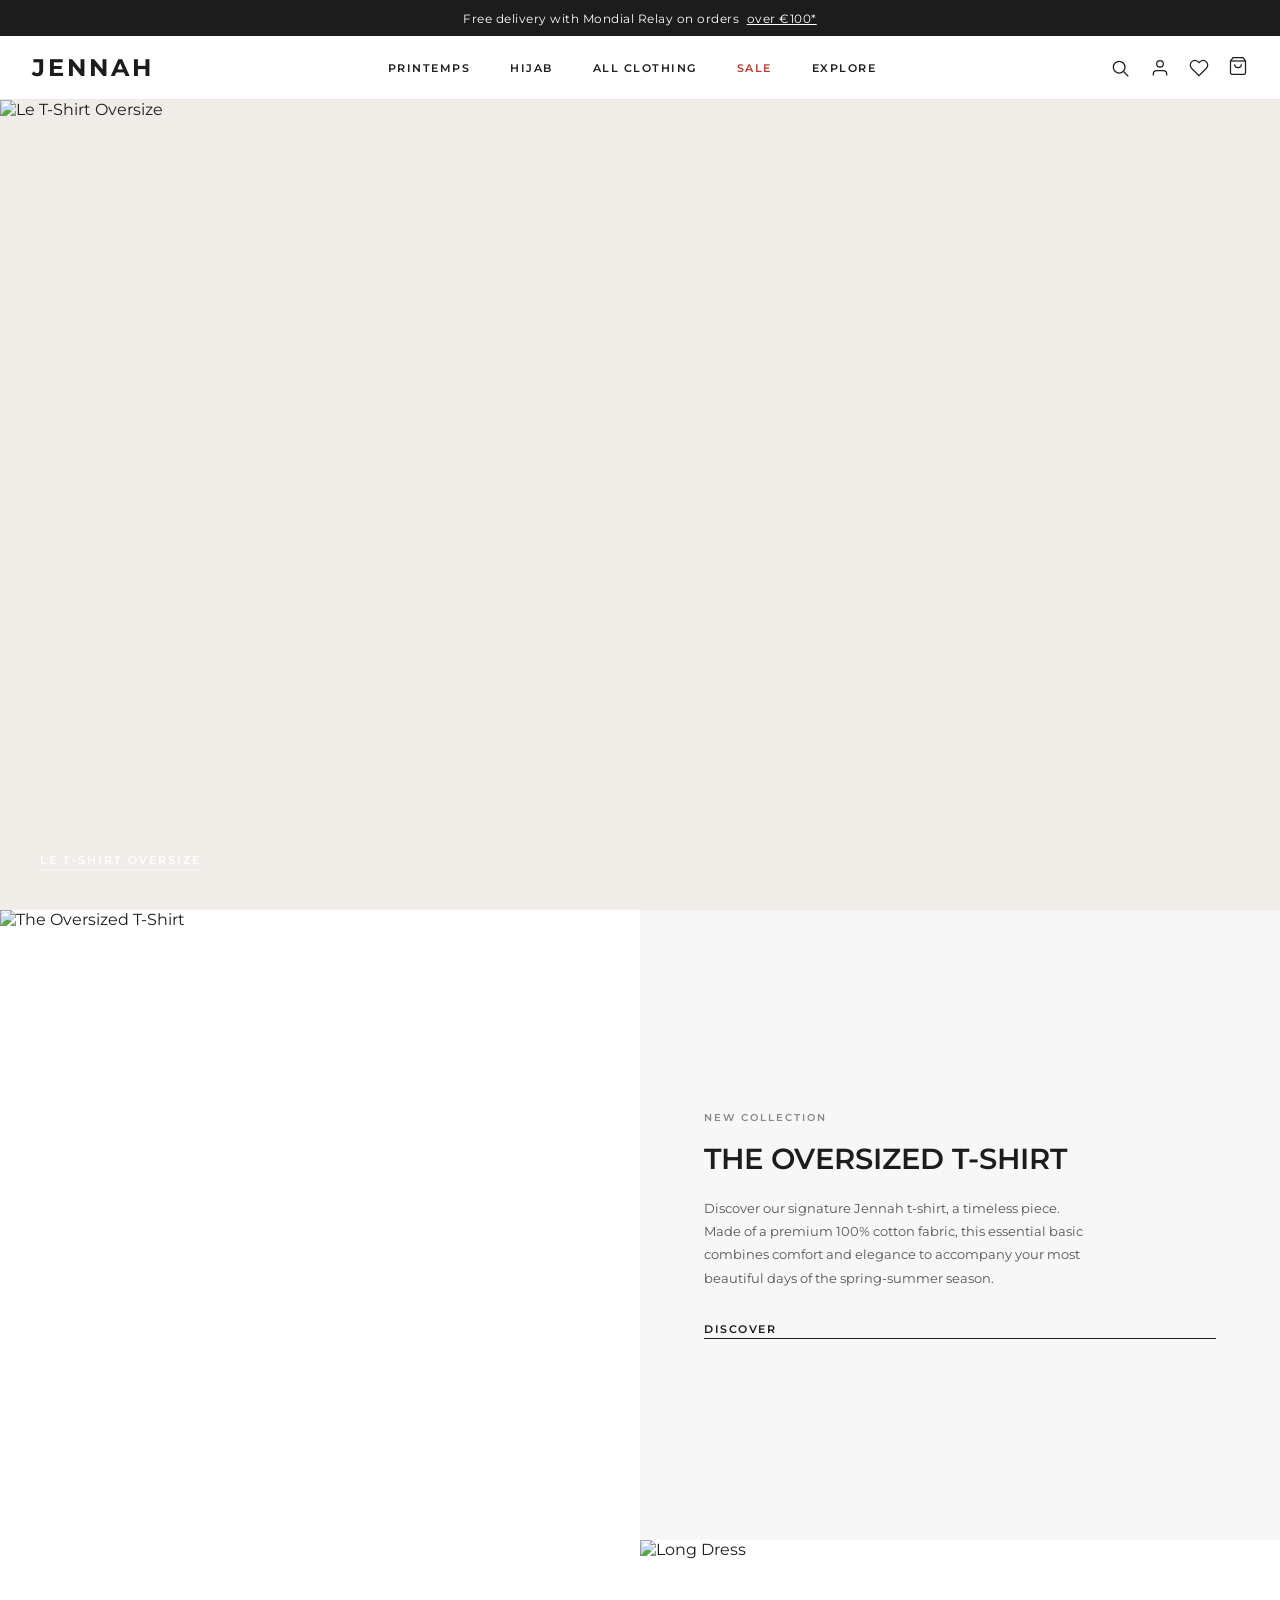
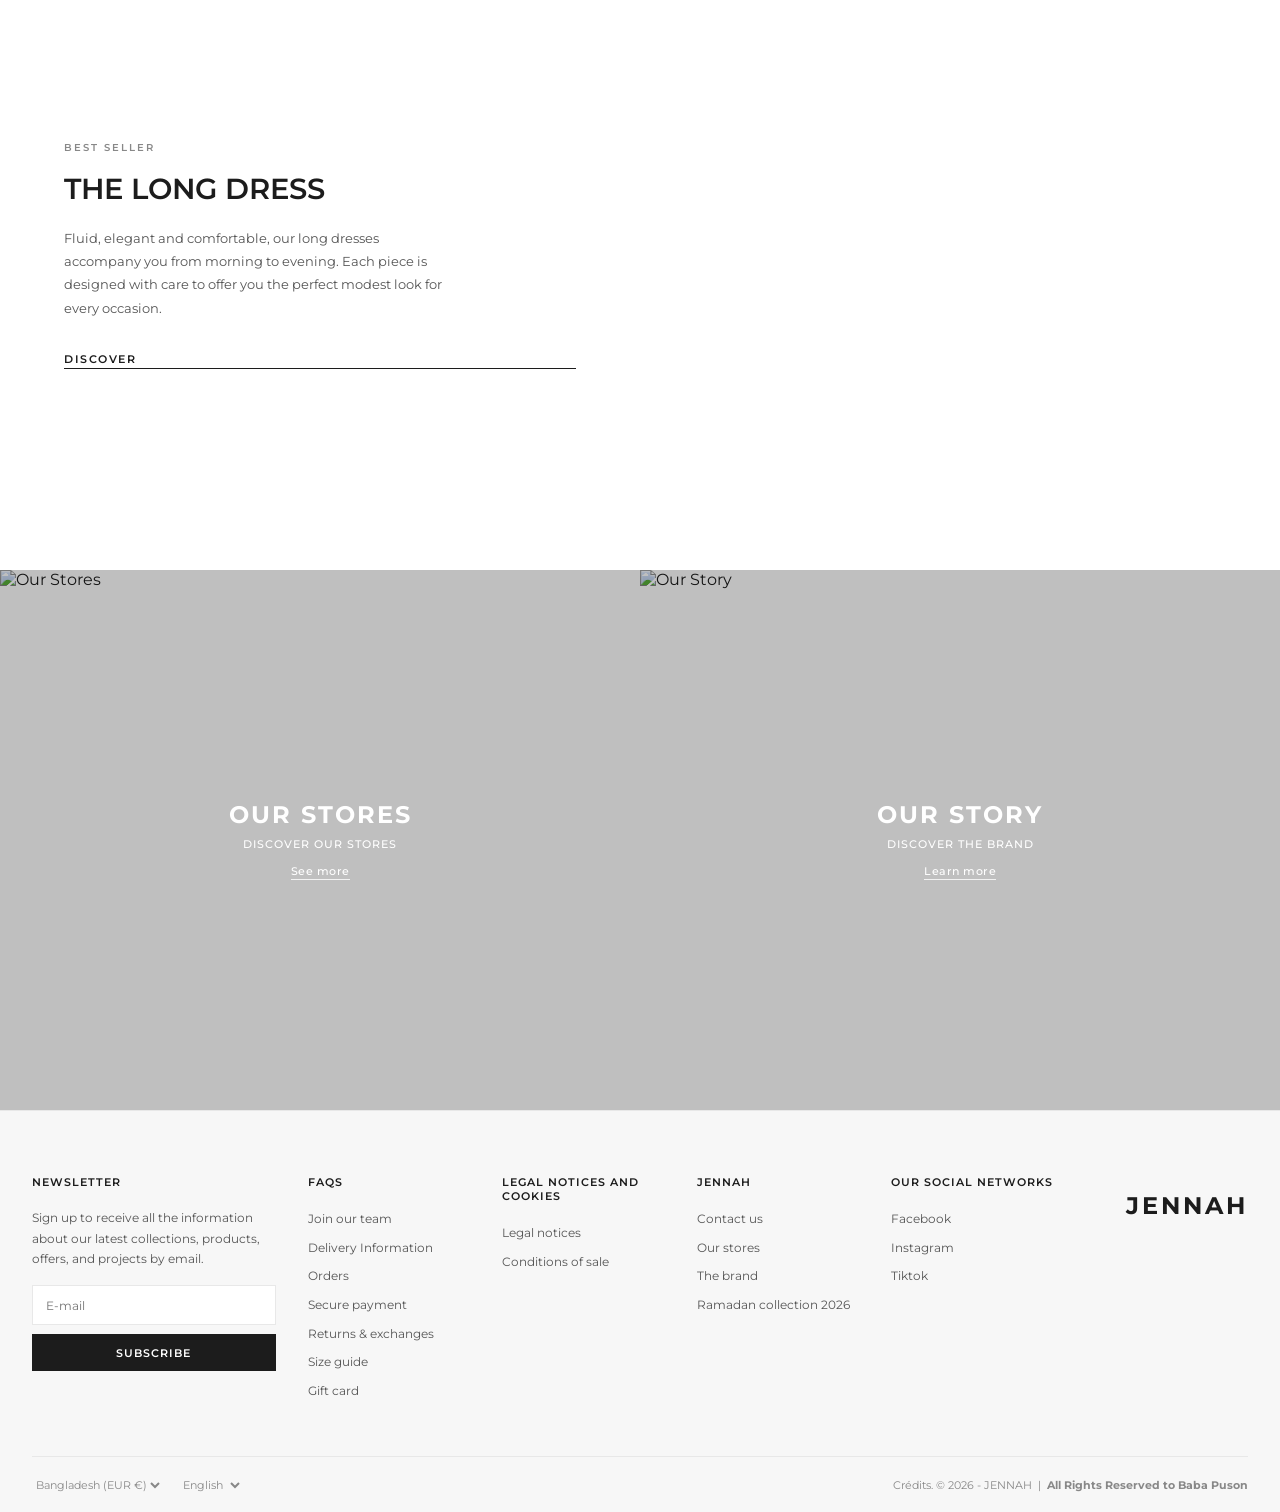
==== index.html @ 2d9e8f5a "🛍️ Initial commit — JENNAH Boutique SPA - Complete pixel-perfect SPA replication of Jennah-Boutique." ====
<!DOCTYPE html>
<html lang="en">
<head>
<meta charset="UTF-8">
<meta name="viewport" content="width=device-width, initial-scale=1.0">
<title>JENNAH | Modest Fashion</title>
<meta name="description" content="JENNAH - Timeless elegance in modest fashion. Discover our Oversized T-Shirt, Long Dress, Hijab and more.">
<meta name="geo.region" content="FR-IDF">
<meta name="geo.placename" content="Paris">
<link rel="preconnect" href="https://fonts.googleapis.com">
<link rel="preconnect" href="https://fonts.gstatic.com" crossorigin>
<link href="https://fonts.googleapis.com/css2?family=Montserrat:wght@300;400;500;600;700&display=swap" rel="stylesheet">
<style>
*{margin:0;padding:0;box-sizing:border-box}
:root{--black:#1c1c1c;--white:#fff;--light:#f7f7f7;--border:#e8e8e8;--text-muted:#888;--font:'Montserrat',sans-serif}
body{font-family:var(--font);color:var(--black);background:var(--white);-webkit-font-smoothing:antialiased;overflow-x:hidden}
a{text-decoration:none;color:inherit}
ul{list-style:none}
img{max-width:100%;display:block}
button{cursor:pointer;border:none;background:none;font-family:var(--font)}

/* ANNOUNCEMENT BAR */
.ann-bar{background:var(--black);color:var(--white);height:36px;display:flex;align-items:center;justify-content:center;font-size:12px;font-weight:400;letter-spacing:.5px;position:relative;z-index:200;gap:.25rem}
.ann-bar a{color:var(--white);text-decoration:underline}

/* HEADER */
header{position:sticky;top:0;background:var(--white);border-bottom:1px solid var(--border);z-index:100;height:64px}
.hdr-inner{display:flex;align-items:center;justify-content:space-between;height:100%;padding:0 2rem}
.logo{font-size:1.5rem;font-weight:700;letter-spacing:3px;text-transform:uppercase}
nav.main-nav{display:flex;gap:2.5rem;align-items:center;height:100%}
.nav-item{position:relative;height:100%;display:flex;align-items:center;font-size:11px;font-weight:600;letter-spacing:1.5px;text-transform:uppercase;cursor:pointer;color:var(--black)}
.nav-item:hover{color:var(--black)}
.nav-item.sale-item{color:#c0392b}

/* DROPDOWN / MEGA MENU */
.dropdown{position:absolute;top:64px;left:50%;transform:translateX(-50%);background:var(--white);border:1px solid var(--border);box-shadow:0 4px 20px rgba(0,0,0,.08);min-width:200px;padding:1.5rem 0;opacity:0;visibility:hidden;transition:opacity .2s,visibility .2s;z-index:300}
.nav-item:hover .dropdown{opacity:1;visibility:visible}
.dropdown a{display:block;padding:.6rem 1.5rem;font-size:12px;font-weight:400;color:var(--black);white-space:nowrap;transition:color .15s}
.dropdown a:hover{color:var(--text-muted)}

/* MEGA dropdown - row style (PRINTEMPS, HIJAB) */
.mega-row{position:absolute;top:100%;left:50%;transform:translateX(-50%);width:100vw;background:var(--white);border-bottom:1px solid var(--border);padding:1rem 2rem;display:flex;gap:3rem;align-items:center;opacity:0;visibility:hidden;transition:opacity .2s,visibility .2s;z-index:300;pointer-events:none}
.nav-item:hover .mega-row{opacity:1;visibility:visible;pointer-events:all}
.mega-row a{font-size:12px;font-weight:600;letter-spacing:1px;text-transform:uppercase;white-space:nowrap;padding:.4rem 0;color:var(--black)}
.mega-row a:hover{color:var(--text-muted)}

/* HEADER ICONS */
.hdr-icons{display:flex;align-items:center;gap:1.2rem}
.hdr-icons button,.hdr-icons span{font-size:0;display:flex;align-items:center}
.hdr-icons svg{width:20px;height:20px;stroke:var(--black);fill:none;stroke-width:1.5;cursor:pointer}
.cart-wrapper{position:relative;cursor:pointer}

/* MOBILE MENU BTN */
.mob-menu-btn{display:none;flex-direction:column;gap:5px;cursor:pointer;padding:4px}
.mob-menu-btn span{display:block;width:22px;height:1.5px;background:var(--black)}

/* PAGE VIEWS */
.page{display:none}
.page.active{display:block}

/* HOME - HERO */
.hero{position:relative;overflow:hidden;background:#f0ede8}
.hero-slide{position:relative;width:100%;cursor:pointer}
.hero-slide img{width:100%;height:90vh;object-fit:cover;object-position:center top}
.hero-label{position:absolute;bottom:2.5rem;left:2.5rem;color:var(--white);font-size:11px;font-weight:600;letter-spacing:2px;text-transform:uppercase;border-bottom:1px solid rgba(255,255,255,.6);padding-bottom:2px}

/* EDITORIAL SPLIT SECTION */
.editorial{display:grid;grid-template-columns:1fr 1fr}
.editorial.reverse .edit-img{order:2}
.editorial.reverse .edit-text{order:1}
.edit-img img{width:100%;height:70vh;object-fit:cover}
.edit-text{display:flex;flex-direction:column;justify-content:center;padding:5rem 4rem;background:var(--light)}
.edit-tag{font-size:10px;font-weight:600;letter-spacing:2px;text-transform:uppercase;color:var(--text-muted);margin-bottom:1rem}
.edit-title{font-size:1.8rem;font-weight:600;margin-bottom:1.2rem;line-height:1.3}
.edit-desc{font-size:13px;color:#555;line-height:1.8;margin-bottom:2rem;max-width:380px}
.edit-cta{font-size:11px;font-weight:600;letter-spacing:1.5px;text-transform:uppercase;border-bottom:1px solid var(--black);padding-bottom:2px;display:inline-block;cursor:pointer}

/* STORES + STORY 2-COLUMN SECTION */
.two-col-img{display:grid;grid-template-columns:1fr 1fr}
.two-col-img .col-item{position:relative;overflow:hidden;cursor:pointer}
.two-col-img .col-item img{width:100%;height:60vh;object-fit:cover;transition:transform .6s}
.two-col-img .col-item:hover img{transform:scale(1.03)}
.col-overlay{position:absolute;inset:0;background:rgba(0,0,0,.25);display:flex;flex-direction:column;align-items:center;justify-content:center;color:var(--white);text-align:center}
.col-overlay h2{font-size:1.5rem;font-weight:700;letter-spacing:2px;text-transform:uppercase;margin-bottom:.5rem}
.col-overlay p{font-size:11px;font-weight:500;letter-spacing:1px;text-transform:uppercase;margin-bottom:.8rem}
.col-overlay a{font-size:11px;font-weight:500;color:var(--white);border-bottom:1px solid rgba(255,255,255,.8);padding-bottom:1px;letter-spacing:.5px}

/* FOOTER */
footer{background:var(--light);border-top:1px solid var(--border);padding:4rem 2rem 0}
.footer-grid{display:grid;grid-template-columns:1.5fr 1fr 1fr 1fr 1fr 1fr;gap:2rem;margin-bottom:3rem}
.footer-col h4{font-size:11px;font-weight:600;letter-spacing:1px;text-transform:uppercase;margin-bottom:1.2rem;color:var(--black)}
.footer-col p{font-size:12px;color:#555;line-height:1.7;margin-bottom:1rem}
.footer-col ul li{margin-bottom:.6rem}
.footer-col ul li a{font-size:12px;color:#555;transition:color .15s}
.footer-col ul li a:hover{color:var(--black)}
.newsletter-form{display:flex;flex-direction:column;gap:.6rem}
.newsletter-form input{padding:.7rem .8rem;border:1px solid var(--border);font-family:var(--font);font-size:12px;outline:none;background:var(--white)}
.newsletter-form input:focus{border-color:var(--black)}
.newsletter-form button{background:var(--black);color:var(--white);padding:.7rem;font-size:11px;font-weight:600;letter-spacing:1px;text-transform:uppercase;cursor:pointer;transition:opacity .2s}
.newsletter-form button:hover{opacity:.8}
.footer-logo{font-size:1.5rem;font-weight:700;letter-spacing:3px;text-align:right;margin-top:1rem}
.footer-bottom{border-top:1px solid var(--border);padding:1.2rem 0;display:flex;justify-content:space-between;align-items:center;font-size:11px;color:var(--text-muted)}
.footer-bottom select{background:none;border:none;font-size:11px;color:var(--text-muted);font-family:var(--font);cursor:pointer;outline:none}
.footer-bottom-left{display:flex;gap:1rem}

/* CATEGORY PAGE */
.cat-header{text-align:center;padding:2.5rem 2rem 1.5rem;font-size:1.1rem;font-weight:600;letter-spacing:1px}
.cat-filters{display:flex;gap:1.5rem;padding:.8rem 2rem;border-top:1px solid var(--border);border-bottom:1px solid var(--border);align-items:center;justify-content:space-between;font-size:11px;font-weight:600;letter-spacing:1px;text-transform:uppercase}
.cat-filters-left{display:flex;gap:1.5rem}
.cat-filters-left a{color:var(--black);opacity:.5;transition:opacity .2s}
.cat-filters-left a.active,.cat-filters-left a:hover{opacity:1}
.cat-filters-right{font-size:11px;font-weight:600;letter-spacing:1px;text-transform:uppercase;cursor:pointer}
.products-grid{display:grid;grid-template-columns:repeat(4,1fr);padding:1rem 0}
.product-card{position:relative;cursor:pointer}
.product-card img{width:100%;aspect-ratio:2/3;object-fit:cover;object-position:top;background:#f5f5f5}
.product-info{padding:.8rem 1rem}
.product-name{font-size:12px;font-weight:500;margin-bottom:.3rem}
.product-price{font-size:12px;color:var(--text-muted)}
.product-colors{display:flex;gap:.3rem;margin-top:.4rem}
.color-dot-sm{width:14px;height:14px;border-radius:50%;border:1px solid rgba(0,0,0,.1)}
.sold-out-badge{position:absolute;top:.8rem;left:.8rem;background:var(--white);font-size:10px;font-weight:600;letter-spacing:.5px;padding:2px 6px;text-transform:uppercase}
.wishlist-btn{position:absolute;top:.8rem;right:.8rem;background:none;border:none;cursor:pointer;opacity:0;transition:opacity .2s}
.product-card:hover .wishlist-btn{opacity:1}

/* PRODUCT PAGE */
.product-page{display:grid;grid-template-columns:3fr 2fr;min-height:80vh}
.product-gallery{display:grid;grid-template-columns:1fr 1fr;gap:1px;background:var(--border)}
.product-gallery img{width:100%;aspect-ratio:.75;object-fit:cover;object-position:top;background:#f0f0f0;cursor:zoom-in}
.product-gallery img.single{grid-column:1/-1;aspect-ratio:1.5}
.product-info-panel{padding:3rem 2.5rem;position:sticky;top:64px;align-self:start;max-height:calc(100vh - 64px);overflow-y:auto}
.prod-title{font-size:1.2rem;font-weight:600;margin-bottom:.5rem}
.prod-price{font-size:14px;color:var(--text-muted);margin-bottom:2rem}
.prod-label{font-size:11px;font-weight:600;letter-spacing:.5px;text-transform:uppercase;margin-bottom:.8rem;display:block}
.size-options{display:flex;gap:.5rem;flex-wrap:wrap;margin-bottom:1.5rem}
.size-btn{padding:.5rem 1rem;border:1px solid var(--border);font-size:12px;font-family:var(--font);cursor:pointer;transition:all .15s;background:var(--white)}
.size-btn:hover,.size-btn.active{border-color:var(--black);background:var(--white)}
.size-btn.sold-out{color:var(--border);cursor:not-allowed;text-decoration:line-through}
.model-note{font-size:11px;color:var(--text-muted);margin-bottom:1.5rem;display:flex;align-items:center;gap:.4rem}
.color-swatches{display:flex;gap:.6rem;margin-bottom:2rem}
.swatch{width:26px;height:26px;border-radius:50%;cursor:pointer;border:2px solid transparent;transition:border-color .15s}
.swatch.active,.swatch:hover{border-color:var(--black);outline:1px solid var(--border);outline-offset:2px}
.add-to-cart{width:100%;padding:1rem;background:var(--black);color:var(--white);font-size:12px;font-weight:600;letter-spacing:1.5px;text-transform:uppercase;cursor:pointer;transition:opacity .2s;border:none;font-family:var(--font);margin-bottom:1rem}
.add-to-cart:hover{opacity:.85}
.delivery-note{font-size:12px;color:#27ae60;display:flex;align-items:center;gap:.5rem;margin-bottom:2rem}
.acc-item{border-top:1px solid var(--border)}
.acc-item:last-child{border-bottom:1px solid var(--border)}
.acc-btn{width:100%;display:flex;justify-content:space-between;align-items:center;padding:1.2rem 0;font-size:12px;font-weight:500;letter-spacing:.3px;cursor:pointer;background:none;border:none;font-family:var(--font);text-align:left}
.acc-icon{font-size:1.2rem;font-weight:300;transition:transform .2s}
.acc-content{display:none;padding-bottom:1.2rem;font-size:12px;color:#555;line-height:1.8}
.acc-item.open .acc-content{display:block}
.acc-item.open .acc-icon{transform:rotate(45deg)}
.complete-look{margin-top:2rem;border-top:1px solid var(--border);padding-top:1.5rem}
.complete-look h3{font-size:11px;font-weight:600;letter-spacing:1px;text-transform:uppercase;margin-bottom:.3rem}
.complete-look p{font-size:11px;color:var(--text-muted);margin-bottom:1rem}
.look-product{display:flex;gap:1rem;margin-bottom:1rem}
.look-img{width:80px;flex-shrink:0}
.look-img img{width:100%;aspect-ratio:.75;object-fit:cover}
.look-info{display:flex;flex-direction:column;justify-content:space-between;padding:.3rem 0}
.look-name{font-size:11px;font-weight:500}
.look-price{font-size:11px;color:var(--text-muted)}
.look-add{width:100%;padding:.5rem;background:var(--black);color:var(--white);font-size:10px;font-weight:600;letter-spacing:1px;text-transform:uppercase;cursor:pointer;border:none;font-family:var(--font)}

/* BRAND PAGE */
.brand-hero{position:relative;overflow:hidden}
.brand-hero img{width:100%;height:55vh;object-fit:cover;object-position:center}
.brand-hero-overlay{position:absolute;inset:0;background:rgba(0,0,0,.35);display:flex;flex-direction:column;align-items:center;justify-content:center;color:var(--white);text-align:center}
.brand-hero-overlay span{font-size:11px;font-weight:500;letter-spacing:2px;text-transform:uppercase;opacity:.85;margin-bottom:.5rem}
.brand-hero-overlay h1{font-size:2.5rem;font-weight:400}
.brand-content{display:grid;grid-template-columns:1fr 1fr;gap:4rem;padding:5rem 4rem;align-items:start}
.brand-text h2{font-size:1.3rem;font-weight:600;margin-bottom:1.5rem}
.brand-text p{font-size:13px;color:#555;line-height:1.9;margin-bottom:1rem}
.brand-img img{width:100%;height:600px;object-fit:cover}
.brand-experience{padding:5rem 4rem;background:var(--light)}
.brand-experience h2{font-size:1.5rem;font-weight:500;margin-bottom:1.5rem}
.brand-experience p{font-size:13px;color:#555;line-height:1.9;max-width:680px;margin-bottom:1rem}

/* STORES PAGE */
.store-section{display:grid;grid-template-columns:1fr 1fr;align-items:center;padding:0;border-bottom:1px solid var(--border)}
.store-img img{width:100%;height:65vh;object-fit:cover}
.store-info{padding:4rem}
.store-addr{font-size:12px;color:var(--text-muted);margin-bottom:.5rem;font-weight:500}
.store-name{font-size:1.5rem;font-weight:700;letter-spacing:1px;text-transform:uppercase;margin-bottom:1.5rem}
.store-hours h4{font-size:11px;font-weight:700;letter-spacing:1px;text-transform:uppercase;margin-bottom:.8rem}
.store-hours p{font-size:12px;color:#555;line-height:1.9}

/* CART DRAWER */
.cart-overlay{position:fixed;inset:0;background:rgba(0,0,0,.4);z-index:400;opacity:0;visibility:hidden;transition:.3s}
.cart-overlay.open{opacity:1;visibility:visible}
.cart-drawer{position:fixed;top:0;right:-420px;width:420px;height:100vh;background:var(--white);z-index:401;transition:right .35s cubic-bezier(.4,0,.2,1);display:flex;flex-direction:column}
.cart-drawer.open{right:0}
.cart-top{padding:1.5rem;border-bottom:1px solid var(--border);display:flex;align-items:center;justify-content:space-between}
.cart-top h3{font-size:13px;font-weight:600;letter-spacing:1px;text-transform:uppercase}
.cart-close{font-size:1.5rem;cursor:pointer;line-height:1}
.cart-body{flex:1;overflow-y:auto;padding:1.5rem}
.cart-item{display:flex;gap:1rem;margin-bottom:1.5rem;padding-bottom:1.5rem;border-bottom:1px solid var(--border)}
.cart-img img{width:80px;height:107px;object-fit:cover}
.cart-item-info{flex:1}
.cart-item-name{font-size:12px;font-weight:500;margin-bottom:.3rem}
.cart-item-variant{font-size:11px;color:var(--text-muted);margin-bottom:.5rem}
.cart-item-price{font-size:12px}
.cart-footer{padding:1.5rem;border-top:1px solid var(--border)}
.cart-subtotal{display:flex;justify-content:space-between;font-size:13px;font-weight:600;margin-bottom:1rem}
.checkout-btn{width:100%;padding:1rem;background:var(--black);color:var(--white);font-size:12px;font-weight:600;letter-spacing:1.5px;text-transform:uppercase;border:none;cursor:pointer;font-family:var(--font)}

/* SEARCH OVERLAY */
.search-overlay{position:fixed;inset:0;background:var(--white);z-index:500;display:flex;flex-direction:column;opacity:0;visibility:hidden;transition:.2s}
.search-overlay.open{opacity:1;visibility:visible}
.search-inner{padding:2rem;border-bottom:1px solid var(--border);display:flex;align-items:center;gap:1rem}
.search-input{flex:1;border:none;outline:none;font-size:1.2rem;font-family:var(--font)}
.search-close{font-size:1.5rem;cursor:pointer}

/* MOBILE NAV OVERLAY */
.mob-overlay{position:fixed;inset:0;background:var(--white);z-index:200;transform:translateX(-100%);transition:.3s;overflow-y:auto}
.mob-overlay.open{transform:translateX(0)}
.mob-nav-top{padding:1.2rem 1.5rem;display:flex;justify-content:space-between;align-items:center;border-bottom:1px solid var(--border)}
.mob-nav-top .logo{font-size:1.2rem}
.mob-nav-close{font-size:1.5rem;cursor:pointer}
.mob-links{padding:1rem 0}
.mob-link{display:block;padding:1rem 1.5rem;font-size:12px;font-weight:600;letter-spacing:1.5px;text-transform:uppercase;border-bottom:1px solid var(--border);cursor:pointer}
.mob-sub{padding:.5rem 0;border-bottom:1px solid var(--border)}
.mob-sub a{display:block;padding:.6rem 2rem;font-size:13px;color:#555}

/* RESPONSIVE */
@media(max-width:1024px){
  .products-grid{grid-template-columns:repeat(2,1fr)}
  .footer-grid{grid-template-columns:1fr 1fr;gap:2rem}
  .footer-logo{text-align:left}
}
@media(max-width:768px){
  nav.main-nav{display:none !important}
  .mob-menu-btn{display:flex}
  .hdr-inner{padding:0 1.2rem;overflow:hidden}
  .logo{font-size:1.2rem}
  .editorial{grid-template-columns:1fr}
  .editorial.reverse .edit-img,.editorial.reverse .edit-text{order:unset}
  .two-col-img{grid-template-columns:1fr}
  .product-page{grid-template-columns:1fr}
  .product-gallery{grid-template-columns:1fr}
  .product-info-panel{position:static;max-height:none}
  .brand-content{grid-template-columns:1fr;gap:2rem;padding:3rem 1.5rem}
  .brand-experience{padding:3rem 1.5rem}
  .store-section{grid-template-columns:1fr}
  .store-info{padding:2rem 1.5rem}
  .footer-grid{grid-template-columns:1fr;gap:1.5rem}
  .cart-drawer{width:100%;right:-100%}
  .edit-text{padding:3rem 1.5rem}
  .ann-bar{font-size:10px;padding:0 1rem;text-align:center}
  .hdr-icons gap{gap:.8rem}
}
</style>
</head>
<body>

<!-- ANNOUNCEMENT BAR -->
<div class="ann-bar">Free delivery with Mondial Relay on orders&nbsp;<a href="#">over €100*</a></div>

<!-- HEADER -->
<header id="hdr">
  <div class="hdr-inner">
    <div class="mob-menu-btn" onclick="openMob()"><span></span><span></span><span></span></div>
    <a href="/en" class="logo spa" data-view="home">JENNAH</a>
    <nav class="main-nav">
      <!-- PRINTEMPS -->
      <div class="nav-item">
        <a class="spa" data-view="category" data-cat="printemps">PRINTEMPS</a>
        <div class="mega-row">
          <a class="spa" data-view="category" data-cat="oversize-tshirt">OVERSIZE T-SHIRT</a>
          <a class="spa" data-view="category" data-cat="long-dress">LONG DRESS</a>
          <a class="spa" data-view="category" data-cat="hijab">HIJAB</a>
          <a class="spa" data-view="category" data-cat="set-two-pieces">SET TWO PIECES</a>
        </div>
      </div>
      <!-- HIJAB -->
      <div class="nav-item">
        <a class="spa" data-view="category" data-cat="hijab">HIJAB</a>
        <div class="mega-row">
          <a class="spa" data-view="category" data-cat="premium-jersey">Premium jersey</a>
          <a class="spa" data-view="category" data-cat="breath-jersey">Breath jersey</a>
          <a class="spa" data-view="category" data-cat="air-jersey">Air jersey</a>
          <a class="spa" data-view="category" data-cat="modal-hijab">MODAL HIJAB</a>
          <a class="spa" data-view="category" data-cat="bamboo-hijab">Bamboo hijab</a>
          <a class="spa" data-view="category" data-cat="sparkle-hijab">Sparkle hijab</a>
          <a class="spa" data-view="category" data-cat="sport-hijab">SPORT HIJAB</a>
        </div>
      </div>
      <!-- ALL CLOTHING - dropdown with nested -->
      <div class="nav-item">
        <a class="spa" data-view="category" data-cat="all-clothing">ALL CLOTHING</a>
        <div class="dropdown" style="left:0;transform:none;min-width:180px">
          <a class="spa" data-view="category" data-cat="dresses">Dresses ›</a>
          <a class="spa" data-view="category" data-cat="top">Top ›</a>
          <a class="spa" data-view="category" data-cat="bottom">Bottom ›</a>
          <a class="spa" data-view="category" data-cat="sets">Sets ›</a>
          <a class="spa" data-view="category" data-cat="hijab">HIJAB ›</a>
          <a class="spa" data-view="category" data-cat="tote-bag">Tote bag</a>
        </div>
      </div>
      <!-- SALE -->
      <div class="nav-item sale-item"><a class="spa" data-view="category" data-cat="sale">SALE</a></div>
      <!-- EXPLORE -->
      <div class="nav-item">
        <span>EXPLORE</span>
        <div class="dropdown" style="right:0;left:auto;transform:none">
          <a class="spa" data-view="brand">Story of the brand</a>
          <a class="spa" data-view="stores">Our stores</a>
          <a class="spa" data-view="faq">Frequently Asked Questions</a>
        </div>
      </div>
    </nav>
    <div class="hdr-icons">
      <span onclick="openSearch()">
        <svg viewBox="0 0 24 24"><circle cx="11" cy="11" r="7"/><line x1="16.5" y1="16.5" x2="22" y2="22"/></svg>
      </span>
      <span>
        <svg viewBox="0 0 24 24"><path d="M20 21v-2a4 4 0 00-4-4H8a4 4 0 00-4 4v2"/><circle cx="12" cy="7" r="4"/></svg>
      </span>
      <span>
        <svg viewBox="0 0 24 24"><path d="M20.84 4.61a5.5 5.5 0 00-7.78 0L12 5.67l-1.06-1.06a5.5 5.5 0 00-7.78 7.78l1.06 1.06L12 21.23l7.78-7.78 1.06-1.06a5.5 5.5 0 000-7.78z"/></svg>
      </span>
      <div class="cart-wrapper" onclick="toggleCart()">
        <svg viewBox="0 0 24 24"><path d="M6 2L3 6v14a2 2 0 002 2h14a2 2 0 002-2V6l-3-4z"/><line x1="3" y1="6" x2="21" y2="6"/><path d="M16 10a4 4 0 01-8 0"/></svg>
      </div>
    </div>
  </div>
</header>

<!-- ========== HOME PAGE ========== -->
<div id="view-home" class="page active">
  <!-- HERO - Full bleed image, title bottom-left -->
  <section class="hero">
    <div class="hero-slide">
      <img src="https://images.unsplash.com/photo-1618932260643-eee4a2f652a6?w=1600&q=85" alt="Le T-Shirt Oversize">
      <span class="hero-label">LE T-SHIRT OVERSIZE</span>
    </div>
  </section>

  <!-- EDITORIAL 1: Oversized T-Shirt (image left, text right) -->
  <section class="editorial">
    <div class="edit-img">
      <img src="https://images.unsplash.com/photo-1585386959984-a4155224a1ad?w=900&q=80" alt="The Oversized T-Shirt">
    </div>
    <div class="edit-text">
      <span class="edit-tag">NEW COLLECTION</span>
      <h2 class="edit-title">THE OVERSIZED T-SHIRT</h2>
      <p class="edit-desc">Discover our signature Jennah t-shirt, a timeless piece. Made of a premium 100% cotton fabric, this essential basic combines comfort and elegance to accompany your most beautiful days of the spring-summer season.</p>
      <a class="edit-cta spa" data-view="category" data-cat="oversize-tshirt">Discover</a>
    </div>
  </section>

  <!-- EDITORIAL 2: Long Dress (image right, text left) -->
  <section class="editorial reverse">
    <div class="edit-text" style="background:var(--white)">
      <span class="edit-tag">BEST SELLER</span>
      <h2 class="edit-title">THE LONG DRESS</h2>
      <p class="edit-desc">Fluid, elegant and comfortable, our long dresses accompany you from morning to evening. Each piece is designed with care to offer you the perfect modest look for every occasion.</p>
      <a class="edit-cta spa" data-view="category" data-cat="long-dress">Discover</a>
    </div>
    <div class="edit-img">
      <img src="https://images.unsplash.com/photo-1539008835657-9e8e9680c956?w=900&q=80" alt="Long Dress">
    </div>
  </section>

  <!-- OUR STORES + OUR STORY 2-col -->
  <section class="two-col-img">
    <div class="col-item">
      <img src="https://images.unsplash.com/photo-1441984904996-e0b6ba687e04?w=900&q=80" alt="Our Stores">
      <div class="col-overlay">
        <h2>OUR STORES</h2>
        <p>Discover our stores</p>
        <a class="spa" data-view="stores">See more</a>
      </div>
    </div>
    <div class="col-item">
      <img src="https://images.unsplash.com/photo-1558618666-fcd25c85cd64?w=900&q=80" alt="Our Story">
      <div class="col-overlay">
        <h2>OUR STORY</h2>
        <p>Discover the brand</p>
        <a class="spa" data-view="brand">Learn more</a>
      </div>
    </div>
  </section>
</div>

<!-- ========== CATEGORY PAGE ========== -->
<div id="view-category" class="page">
  <div class="cat-header" id="cat-title">All clothing</div>
  <div class="cat-filters">
    <div class="cat-filters-left">
      <a class="active" href="#">DRESSES</a>
      <a href="#">TOP</a>
      <a href="#">BOTTOM</a>
      <a href="#">SETS</a>
      <a href="#">BURKINI</a>
      <a href="#">PRAYER SET</a>
    </div>
    <div class="cat-filters-right">Filter</div>
  </div>
  <div class="products-grid" id="products-grid">
    <!-- Products injected by JS -->
  </div>
</div>

<!-- ========== PRODUCT PAGE ========== -->
<div id="view-product" class="page">
  <div class="product-page">
    <div class="product-gallery" id="product-gallery"></div>
    <div class="product-info-panel">
      <h1 class="prod-title" id="prod-name">Kairouan dress khaki</h1>
      <div class="prod-price" id="prod-price">€54,00 EUR</div>
      <span class="prod-label">Taille:</span>
      <div class="size-options">
        <button class="size-btn">Taille 1</button>
        <button class="size-btn active">Taille 2</button>
        <button class="size-btn">Taille 3</button>
      </div>
      <p class="model-note">
        <svg width="14" height="14" viewBox="0 0 24 24" fill="none" stroke="currentColor" stroke-width="1.5"><circle cx="12" cy="12" r="10"/><line x1="12" y1="8" x2="12" y2="12"/><line x1="12" y1="16" x2="12.01" y2="16"/></svg>
        The model is 1m74 tall and is wearing size 2
      </p>
      <span class="prod-label">Color: <span id="prod-color-name">khaki</span></span>
      <div class="color-swatches">
        <div class="swatch active" style="background:#8B7D5E;" onclick="selectColor(this,'Khaki')"></div>
        <div class="swatch" style="background:#4A4A4A;" onclick="selectColor(this,'Anthracite')"></div>
        <div class="swatch" style="background:#1a1a1a;" onclick="selectColor(this,'Black')"></div>
      </div>
      <button class="add-to-cart" onclick="addToCart()">Add to cart</button>
      <p class="delivery-note">
        <svg width="14" height="14" viewBox="0 0 24 24" fill="none" stroke="currentColor" stroke-width="2"><circle cx="12" cy="12" r="10" fill="#27ae60" stroke="none"/></svg>
        Delivery to your home from <strong>mercredi 06/05</strong>
      </p>
      <!-- Accordions -->
      <div class="acc-item">
        <button class="acc-btn" onclick="toggleAcc(this)">Description <span class="acc-icon">+</span></button>
        <div class="acc-content">Kairouan dress in khaki. V-neck with smocked waist. Long sleeves with smocking. Available in khaki, anthracite and black. 100% polyester. Made in Turkey.</div>
      </div>
      <div class="acc-item">
        <button class="acc-btn" onclick="toggleAcc(this)">Delivery and returns <span class="acc-icon">+</span></button>
        <div class="acc-content">Standard delivery via Colissimo: 4-6 working days. Mondial Relay: Free on orders over €100. Returns accepted within 14 days. Items must be unworn and in original condition.</div>
      </div>
      <!-- Complete the look -->
      <div class="complete-look">
        <h3>Buy the complete look</h3>
        <p>The mannequin's complete outfit</p>
        <div class="look-product">
          <div class="look-img"><img src="https://images.unsplash.com/photo-1576566588028-4147f3842f27?w=200&q=70" alt="Breath jersey"></div>
          <div class="look-info">
            <div class="look-name">Breath jersey tmar</div>
            <div class="look-price">€29,00 EUR</div>
            <button class="look-add">Ajouter au panier</button>
          </div>
        </div>
      </div>
    </div>
  </div>
</div>

<!-- ========== BRAND PAGE ========== -->
<div id="view-brand" class="page">
  <div class="brand-hero">
    <img src="https://images.unsplash.com/photo-1558618666-fcd25c85cd64?w=1600&q=80" alt="Our Story">
    <div class="brand-hero-overlay">
      <span>JENNAH, timeless elegance</span>
      <h1>Our story</h1>
    </div>
  </div>
  <div class="brand-content">
    <div class="brand-text">
      <h2>The brand</h2>
      <p>Founded in 2014 by Myriam Atallah and her mother, JENNAH is a brand that combines refinement and minimalism in the field of modest fashion.</p>
      <p>The collections reflect a unique fusion between the designer's Tunisian and Algerian heritage and the inspiration drawn from her Parisian environment. Each collection is a tribute to this cultural duality.</p>
      <p>Each piece embodies timelessness, alternating between traditional designs for capsule collections and streamlined creations, inspired by Parisian elegance, for more essential collections.</p>
      <p>Durability and fabric quality are at the heart of JENNAH's values.</p>
      <p>The brand is committed to offering pieces designed to last, collaborating with the finest workshops in Turkey, Asia, and Europe, while prioritizing premium materials such as linen and cotton.</p>
    </div>
    <div class="brand-img">
      <img src="https://images.unsplash.com/photo-1581044777550-4cfa60707c03?w=800&q=80" alt="The brand">
    </div>
  </div>
  <div class="brand-experience">
    <h2>The JENNAH Experience</h2>
    <p>In 2018, JENNAH opened its first boutique in Aubervilliers, followed in 2024 by a second in Noisy-le-Sec. These boutiques offer a personalized experience, thanks to a team of experienced advisors ready to assist each customer in her choices.</p>
    <p>In parallel, JENNAH is actively involved in social causes, donating a portion of its profits to charities working for the most disadvantaged.</p>
    <p>With an international ambition, JENNAH continues its expansion, driven by values of quality, sustainability and timeless elegance.</p>
  </div>
</div>

<!-- ========== STORES PAGE ========== -->
<div id="view-stores" class="page">
  <div class="store-section">
    <div class="store-img">
      <img src="https://images.unsplash.com/photo-1441984904996-e0b6ba687e04?w=900&q=80" alt="JENNAH Aubervilliers">
    </div>
    <div class="store-info">
      <p class="store-addr">86, Rue des Cités 93300 Aubervilliers</p>
      <h2 class="store-name">JENNAH AUBERVILLERS</h2>
      <div class="store-hours">
        <h4>Horaires d'ouverture</h4>
        <p>
          Lundi Fermé<br>
          Mardi 10h-19h00<br>
          Mercredi 10h-19h00<br>
          Jeudi 10h-19h00<br>
          Vendredi 10h-19h00<br>
          Samedi 10h-19h00<br>
          Dimanche Fermé
        </p>
      </div>
    </div>
  </div>
</div>

<!-- ========== FAQ PAGE ========== -->
<div id="view-faq" class="page" style="padding:4rem 2rem;max-width:800px;margin:0 auto">
  <h1 style="font-size:1.5rem;font-weight:400;text-align:center;margin-bottom:3rem">frequently asked questions</h1>
  <div class="acc-item"><button class="acc-btn" onclick="toggleAcc(this)">How to order from abroad ? <span class="acc-icon">+</span></button><div class="acc-content">You can order from our website and have it delivered internationally. Additional shipping costs may apply.</div></div>
  <div class="acc-item"><button class="acc-btn" onclick="toggleAcc(this)">What should I do if an item is out of stock ? <span class="acc-icon">+</span></button><div class="acc-content">You can sign up to be notified when the item is back in stock using the notification button on the product page.</div></div>
  <div class="acc-item"><button class="acc-btn" onclick="toggleAcc(this)">Can I modify or cancel my order after it has been validated ? <span class="acc-icon">+</span></button><div class="acc-content">Please contact us as soon as possible. We can modify or cancel orders that have not yet been dispatched.</div></div>
  <div class="acc-item"><button class="acc-btn" onclick="toggleAcc(this)">What payment methods do you accept ? <span class="acc-icon">+</span></button><div class="acc-content">We accept credit cards (Visa, Mastercard, Amex), PayPal and Apple Pay.</div></div>
  <div class="acc-item"><button class="acc-btn" onclick="toggleAcc(this)">What are the delivery times ? <span class="acc-icon">+</span></button><div class="acc-content">Standard delivery 4-6 working days. Express delivery 2-3 working days. Mondial Relay 4-7 working days.</div></div>
  <div class="acc-item"><button class="acc-btn" onclick="toggleAcc(this)">How long do I have to return an item? <span class="acc-icon">+</span></button><div class="acc-content">You have 14 days from delivery to return any item in its original condition and packaging.</div></div>
  <div class="acc-item"><button class="acc-btn" onclick="toggleAcc(this)">When will I be reimbursed after a return? <span class="acc-icon">+</span></button><div class="acc-content">Refunds are processed within 5-10 business days after we receive your return.</div></div>
  <div class="acc-item"><button class="acc-btn" onclick="toggleAcc(this)">Can I exchange an item? <span class="acc-icon">+</span></button><div class="acc-content">Yes. Please contact us with your order number and the item you would like to exchange for.</div></div>
</div>

<!-- ========== FOOTER ========== -->
<footer>
  <div class="footer-grid">
    <div class="footer-col">
      <h4>Newsletter</h4>
      <p>Sign up to receive all the information about our latest collections, products, offers, and projects by email.</p>
      <div class="newsletter-form">
        <input type="email" placeholder="E-mail">
        <button>Subscribe</button>
      </div>
    </div>
    <div class="footer-col">
      <h4>FAQs</h4>
      <ul>
        <li><a class="spa" data-view="faq">Join our team</a></li>
        <li><a class="spa" data-view="faq">Delivery Information</a></li>
        <li><a class="spa" data-view="faq">Orders</a></li>
        <li><a class="spa" data-view="faq">Secure payment</a></li>
        <li><a class="spa" data-view="faq">Returns &amp; exchanges</a></li>
        <li><a class="spa" data-view="faq">Size guide</a></li>
        <li><a class="spa" data-view="faq">Gift card</a></li>
      </ul>
    </div>
    <div class="footer-col">
      <h4>Legal notices and cookies</h4>
      <ul>
        <li><a href="#">Legal notices</a></li>
        <li><a href="#">Conditions of sale</a></li>
      </ul>
    </div>
    <div class="footer-col">
      <h4>Jennah</h4>
      <ul>
        <li><a href="#">Contact us</a></li>
        <li><a class="spa" data-view="stores">Our stores</a></li>
        <li><a class="spa" data-view="brand">The brand</a></li>
        <li><a class="spa" data-view="category" data-cat="ramadan">Ramadan collection 2026</a></li>
      </ul>
    </div>
    <div class="footer-col">
      <h4>Our social networks</h4>
      <ul>
        <li><a href="#">Facebook</a></li>
        <li><a href="#">Instagram</a></li>
        <li><a href="#">Tiktok</a></li>
      </ul>
    </div>
    <div class="footer-col">
      <div class="footer-logo">JENNAH</div>
    </div>
  </div>
  <div class="footer-bottom">
    <div class="footer-bottom-left">
      <select><option>Bangladesh (EUR €)</option><option>France (EUR €)</option></select>
      <select><option>English</option><option>Français</option><option>العربية</option></select>
    </div>
    <div>Crédits. © 2026 - JENNAH &nbsp;|&nbsp; <strong>All Rights Reserved to Baba Puson</strong></div>
  </div>
</footer>

<!-- CART DRAWER -->
<div class="cart-overlay" id="cart-overlay" onclick="toggleCart()"></div>
<div class="cart-drawer" id="cart-drawer">
  <div class="cart-top">
    <h3>Your Cart</h3>
    <span class="cart-close" onclick="toggleCart()">×</span>
  </div>
  <div class="cart-body" id="cart-body">
    <div class="cart-item">
      <div class="cart-img"><img src="https://images.unsplash.com/photo-1539008835657-9e8e9680c956?w=200&q=70" alt=""></div>
      <div class="cart-item-info">
        <div class="cart-item-name">Kairouan dress khaki</div>
        <div class="cart-item-variant">Taille 2 / Khaki</div>
        <div class="cart-item-price">€54,00 EUR</div>
      </div>
    </div>
  </div>
  <div class="cart-footer">
    <div class="cart-subtotal"><span>Subtotal</span><span>€54,00 EUR</span></div>
    <button class="checkout-btn">Proceed to Checkout</button>
  </div>
</div>

<!-- SEARCH OVERLAY -->
<div class="search-overlay" id="search-overlay">
  <div class="search-inner">
    <svg width="20" height="20" viewBox="0 0 24 24" fill="none" stroke="#888" stroke-width="1.5"><circle cx="11" cy="11" r="7"/><line x1="16.5" y1="16.5" x2="22" y2="22"/></svg>
    <input class="search-input" placeholder="Search..." autofocus id="search-input">
    <span class="search-close" onclick="closeSearch()">×</span>
  </div>
</div>

<!-- MOBILE NAV -->
<div class="mob-overlay" id="mob-overlay">
  <div class="mob-nav-top">
    <span class="logo">JENNAH</span>
    <span class="mob-nav-close" onclick="closeMob()">×</span>
  </div>
  <div class="mob-links">
    <div class="mob-link spa" data-view="category" data-cat="printemps">PRINTEMPS</div>
    <div class="mob-link spa" data-view="category" data-cat="hijab">HIJAB</div>
    <div class="mob-link spa" data-view="category" data-cat="all-clothing">ALL CLOTHING</div>
    <div class="mob-link spa" data-view="category" data-cat="sale" style="color:#c0392b">SALE</div>
    <div class="mob-link spa" data-view="brand">Story of the brand</div>
    <div class="mob-link spa" data-view="stores">Our stores</div>
    <div class="mob-link spa" data-view="faq">FAQs</div>
  </div>
</div>

<script>
// ============ DATA ============
const PRODUCTS = [
  {id:'kairouan-khaki',name:'Kairouan dress khaki',price:'€54,00 EUR',img:'https://images.unsplash.com/photo-1539008835657-9e8e9680c956?w=600&q=80',colors:['#8B7D5E','#1a1a1a'],cat:'dresses'},
  {id:'origin-kaki',name:'Origin dress kaki',price:'€58,00 EUR',img:'https://images.unsplash.com/photo-1618932260643-eee4a2f652a6?w=600&q=80',colors:['#8B7D5E','#d0cdc8'],soldOut:true,cat:'dresses'},
  {id:'epure-taupe',name:'Épure abaya taupe',price:'€79,00 EUR',img:'https://images.unsplash.com/photo-1558618666-fcd25c85cd64?w=600&q=80',colors:['#C4B09A'],cat:'dresses'},
  {id:'over-modal',name:'Over modal dress kaki',price:'€62,00 EUR',img:'https://images.unsplash.com/photo-1515886657613-9f3515b0c78f?w=600&q=80',colors:['#8B7D5E','#1a1a1a','#5a5a5a'],sale:'€50,00 EUR',cat:'dresses'},
  {id:'netbris-beige',name:'Netbris dress beige',price:'€64,00 EUR',img:'https://images.unsplash.com/photo-1509631179647-0177331693ae?w=600&q=80',colors:['#D4C4B0','#1a1a1a'],cat:'bottom'},
  {id:'netbris-sage',name:'Netbris dress sage',price:'€62,00 EUR',img:'https://images.unsplash.com/photo-1585386959984-a4155224a1ad?w=600&q=80',colors:['#9aad8f','#1a1a1a'],cat:'bottom'},
  {id:'prayer-set',name:'Prayer dress white',price:'€42,00 EUR',img:'https://images.unsplash.com/photo-1583743814966-8936f5b7be1a?w=600&q=80',colors:['#f5f5f5','#d0d0c8'],cat:'sets'},
  {id:'premium-jersey',name:'Premium jersey hijab',price:'€18,00 EUR',img:'https://images.unsplash.com/photo-1576566588028-4147f3842f27?w=600&q=80',colors:['#C4B09A','#1a1a1a','#8B7D5E'],cat:'hijab'},
];

// ============ ROUTER ============
function navigate(view, extra) {
  document.querySelectorAll('.page').forEach(p => p.classList.remove('active'));
  const el = document.getElementById('view-'+view);
  if(el) {
    el.classList.add('active');
    window.scrollTo(0,0);
    const path = view === 'home' ? '/en' : view === 'category' ? '/en/collections/'+(extra||'all-clothing') : '/en/pages/'+view;
    history.pushState({view, extra}, '', path);
    if(view === 'category') renderCategory(extra);
    if(view === 'product') renderProduct(extra);
  }
  closeMob();
}

document.querySelectorAll('.spa').forEach(el => {
  el.addEventListener('click', e => {
    e.preventDefault();
    const view = el.dataset.view || 'home';
    const extra = el.dataset.cat || el.dataset.product || null;
    navigate(view, extra);
  });
});

window.addEventListener('popstate', e => {
  if(e.state) navigate(e.state.view, e.state.extra);
});

// ============ CATEGORY ============
const catTitles = {
  'all-clothing':'All clothing','printemps':'Printemps','hijab':'Hijab',
  'dresses':'Dresses','top':'Top','bottom':'Bottom','sets':'Sets',
  'oversize-tshirt':'Oversize T-Shirt','long-dress':'Long Dress',
  'sale':'Sale','ramadan':'Ramadan Collection 2026',
  'premium-jersey':'Premium Jersey Hijab','breath-jersey':'Breath Jersey',
  'air-jersey':'Air Jersey','modal-hijab':'Modal Hijab',
  'bamboo-hijab':'Bamboo Hijab','sparkle-hijab':'Sparkle Hijab','sport-hijab':'Sport Hijab',
  'tote-bag':'Tote Bag','set-two-pieces':'Set Two Pieces'
};

function renderCategory(cat) {
  document.getElementById('cat-title').textContent = catTitles[cat] || 'Collection';
  const grid = document.getElementById('products-grid');
  let prods = PRODUCTS;
  if(cat && cat !== 'all-clothing' && cat !== 'printemps') {
    prods = PRODUCTS.filter(p => p.cat === cat || cat.includes(p.cat));
    if(!prods.length) prods = PRODUCTS;
  }
  grid.innerHTML = prods.map(p => `
    <div class="product-card" onclick="navigate('product','${p.id}')">
      ${p.soldOut ? '<div class="sold-out-badge">SOLD OUT</div>' : ''}
      <button class="wishlist-btn">
        <svg width="18" height="18" viewBox="0 0 24 24" fill="none" stroke="#1c1c1c" stroke-width="1.5"><path d="M20.84 4.61a5.5 5.5 0 00-7.78 0L12 5.67l-1.06-1.06a5.5 5.5 0 00-7.78 7.78l1.06 1.06L12 21.23l7.78-7.78 1.06-1.06a5.5 5.5 0 000-7.78z"/></svg>
      </button>
      <img src="${p.img}" alt="${p.name}">
      <div class="product-info">
        <div class="product-name">${p.name}</div>
        <div class="product-price">${p.sale ? '<s style="opacity:.5">'+p.price+'</s> '+p.sale : p.price}</div>
        <div class="product-colors">${(p.colors||[]).map(c=>`<div class="color-dot-sm" style="background:${c}"></div>`).join('')}</div>
      </div>
    </div>
  `).join('');
}

// ============ PRODUCT ============
function renderProduct(id) {
  const p = PRODUCTS.find(x => x.id === id) || PRODUCTS[0];
  document.getElementById('prod-name').textContent = p.name;
  document.getElementById('prod-price').textContent = p.price;
  document.getElementById('prod-color-name').textContent = 'khaki';
  const gallery = document.getElementById('product-gallery');
  gallery.innerHTML = `
    <img src="${p.img}" alt="${p.name}">
    <img src="${p.img.replace('w=600','w=600')}" alt="${p.name}" style="filter:brightness(.97)">
  `;
}

// ============ ACCORDION ============
function toggleAcc(btn) {
  const item = btn.closest('.acc-item');
  item.classList.toggle('open');
}

// ============ COLOR SELECT ============
function selectColor(el, name) {
  document.querySelectorAll('.color-swatches .swatch').forEach(s => s.classList.remove('active'));
  el.classList.add('active');
  document.getElementById('prod-color-name').textContent = name.toLowerCase();
}

// ============ SIZE SELECT ============
document.addEventListener('click', e => {
  if(e.target.classList.contains('size-btn') && !e.target.classList.contains('sold-out')) {
    e.target.closest('.size-options').querySelectorAll('.size-btn').forEach(b => b.classList.remove('active'));
    e.target.classList.add('active');
  }
});

// ============ CART ============
function toggleCart() {
  document.getElementById('cart-overlay').classList.toggle('open');
  document.getElementById('cart-drawer').classList.toggle('open');
  document.body.style.overflow = document.getElementById('cart-drawer').classList.contains('open') ? 'hidden' : '';
}
function addToCart() { toggleCart(); }

// ============ SEARCH ============
function openSearch() {
  document.getElementById('search-overlay').classList.add('open');
  setTimeout(()=>document.getElementById('search-input').focus(), 100);
}
function closeSearch() { document.getElementById('search-overlay').classList.remove('open'); }
document.addEventListener('keydown', e => { if(e.key==='Escape'){closeSearch();if(document.getElementById('cart-drawer').classList.contains('open'))toggleCart();} });

// ============ MOBILE NAV ============
function openMob() { document.getElementById('mob-overlay').classList.add('open'); document.body.style.overflow='hidden'; }
function closeMob() { document.getElementById('mob-overlay').classList.remove('open'); document.body.style.overflow=''; }

// ============ INITIAL RENDER ============
(function init() {
  const path = location.pathname;
  if(path.includes('/collections/')) {
    const cat = path.split('/collections/')[1] || 'all-clothing';
    navigate('category', cat);
  } else if(path.includes('/pages/brand') || path.includes('/pages/about')) {
    navigate('brand');
  } else if(path.includes('/pages/stores')) {
    navigate('stores');
  } else if(path.includes('/pages/faq')) {
    navigate('faq');
  } else {
    navigate('home');
  }
})();
</script>
</body>
</html>
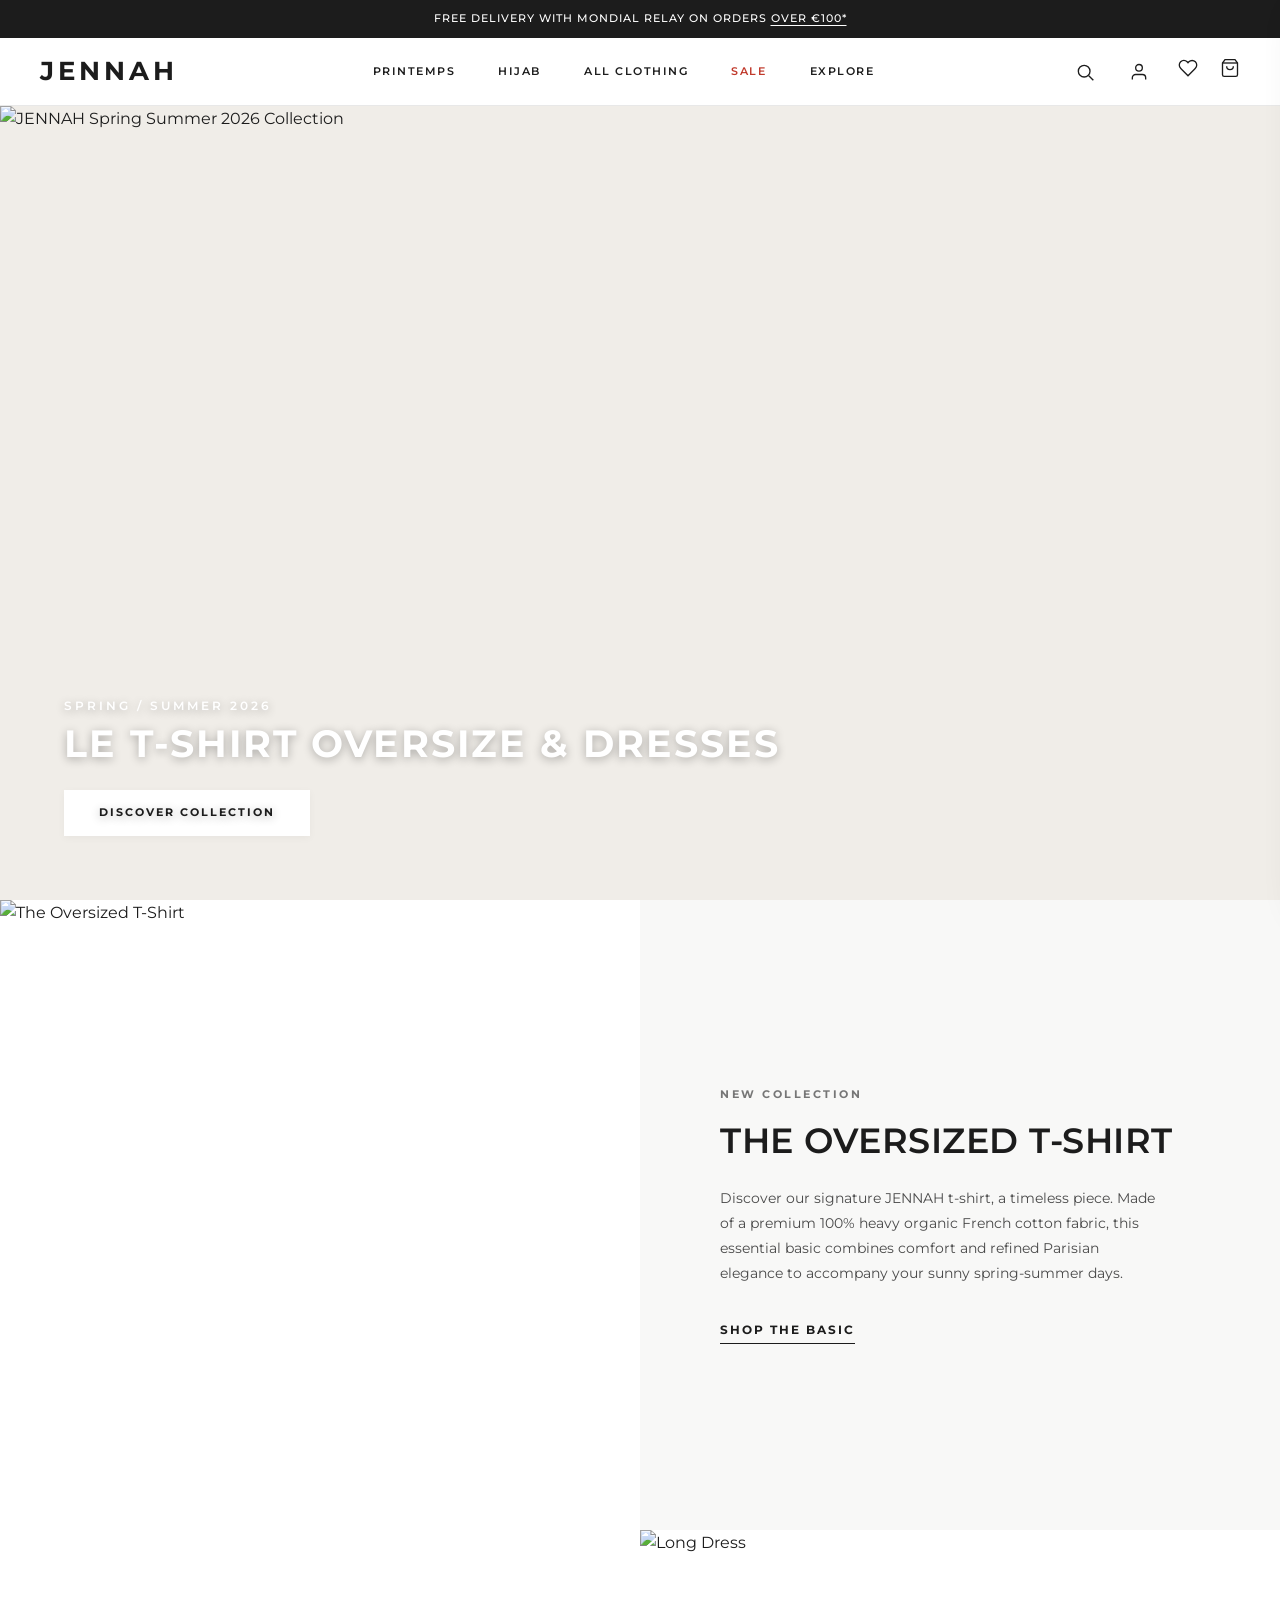
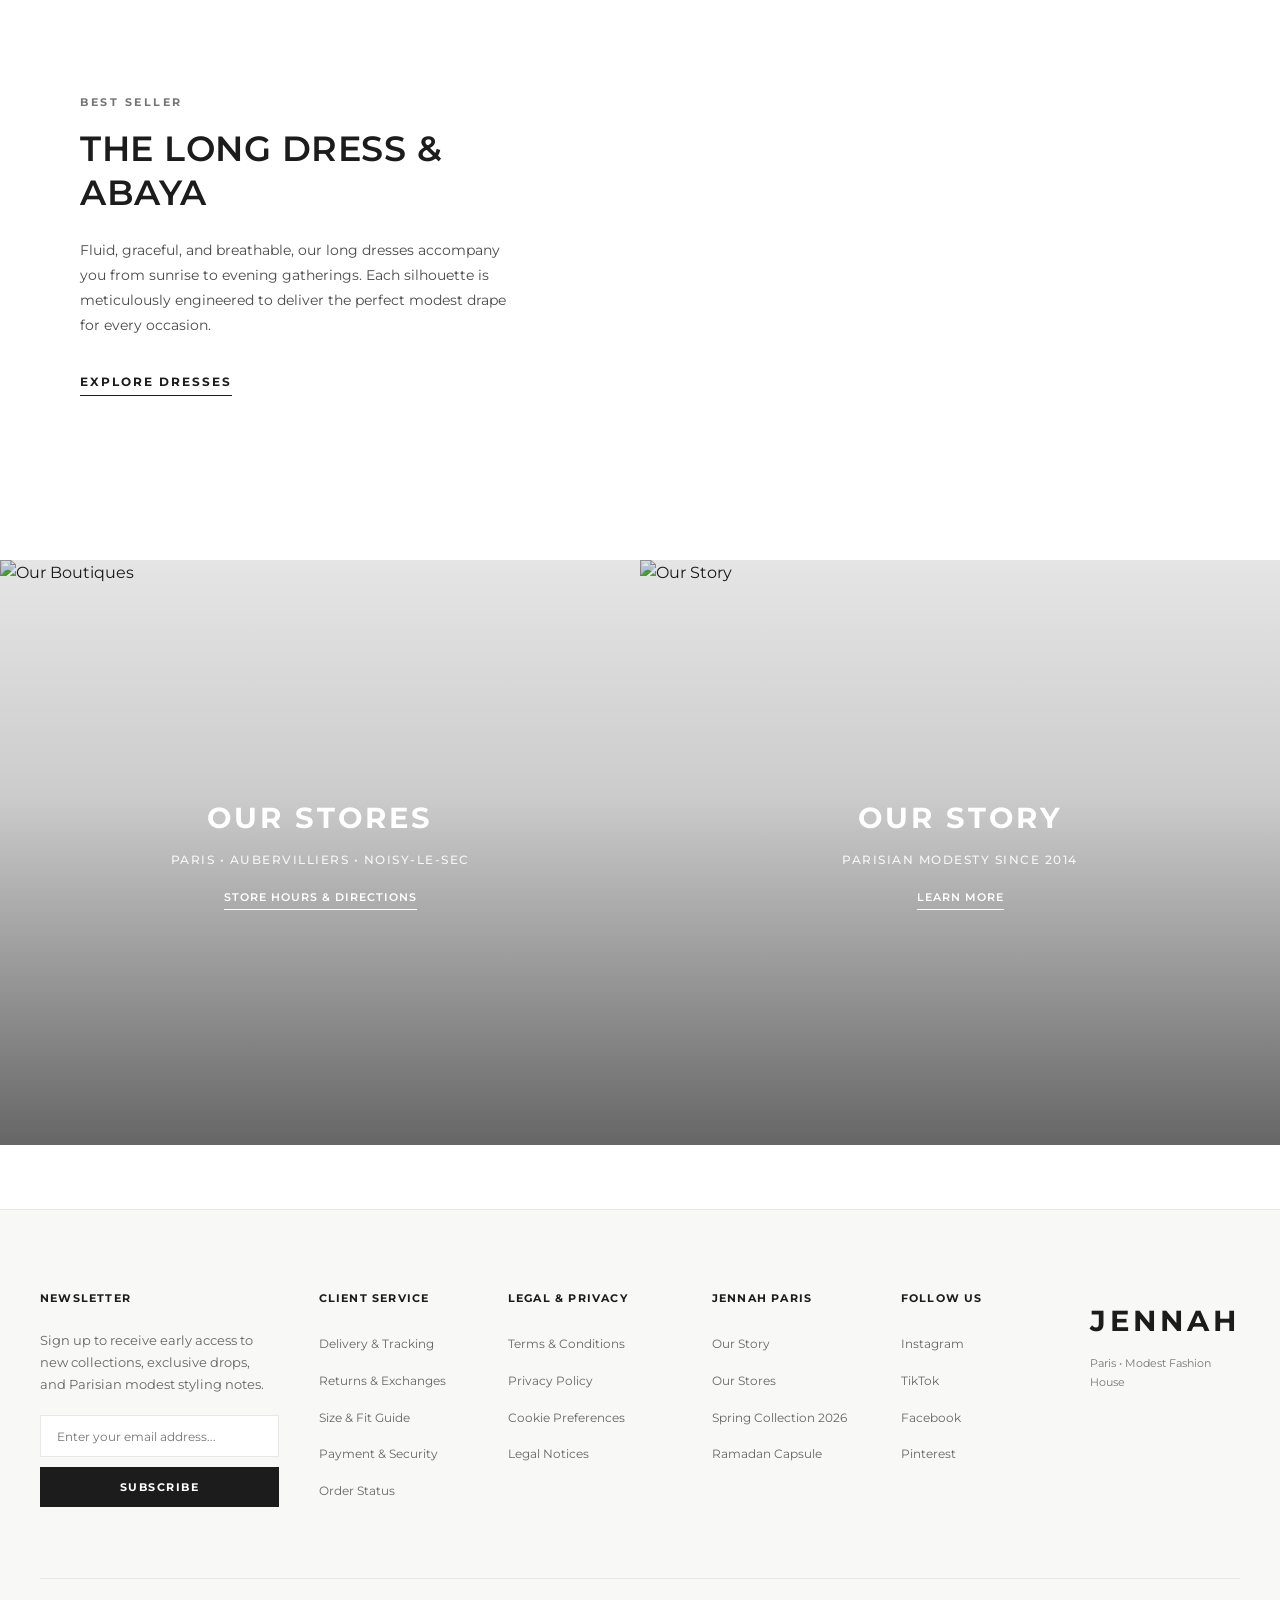
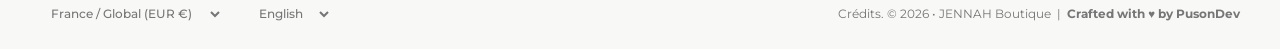
==== commit daf23268: "✨ Complete full e-commerce SPA features & restore all detailed views - Restored and enriched full Br" ====
--- a/index.html
+++ b/index.html
@@ -1,783 +1,694 @@
 <!DOCTYPE html>
 <html lang="en">
 <head>
-<meta charset="UTF-8">
-<meta name="viewport" content="width=device-width, initial-scale=1.0">
-<title>JENNAH | Modest Fashion</title>
-<meta name="description" content="JENNAH - Timeless elegance in modest fashion. Discover our Oversized T-Shirt, Long Dress, Hijab and more.">
-<meta name="geo.region" content="FR-IDF">
-<meta name="geo.placename" content="Paris">
-<link rel="preconnect" href="https://fonts.googleapis.com">
-<link rel="preconnect" href="https://fonts.gstatic.com" crossorigin>
-<link href="https://fonts.googleapis.com/css2?family=Montserrat:wght@300;400;500;600;700&display=swap" rel="stylesheet">
-<style>
-*{margin:0;padding:0;box-sizing:border-box}
-:root{--black:#1c1c1c;--white:#fff;--light:#f7f7f7;--border:#e8e8e8;--text-muted:#888;--font:'Montserrat',sans-serif}
-body{font-family:var(--font);color:var(--black);background:var(--white);-webkit-font-smoothing:antialiased;overflow-x:hidden}
-a{text-decoration:none;color:inherit}
-ul{list-style:none}
-img{max-width:100%;display:block}
-button{cursor:pointer;border:none;background:none;font-family:var(--font)}
-
-/* ANNOUNCEMENT BAR */
-.ann-bar{background:var(--black);color:var(--white);height:36px;display:flex;align-items:center;justify-content:center;font-size:12px;font-weight:400;letter-spacing:.5px;position:relative;z-index:200;gap:.25rem}
-.ann-bar a{color:var(--white);text-decoration:underline}
-
-/* HEADER */
-header{position:sticky;top:0;background:var(--white);border-bottom:1px solid var(--border);z-index:100;height:64px}
-.hdr-inner{display:flex;align-items:center;justify-content:space-between;height:100%;padding:0 2rem}
-.logo{font-size:1.5rem;font-weight:700;letter-spacing:3px;text-transform:uppercase}
-nav.main-nav{display:flex;gap:2.5rem;align-items:center;height:100%}
-.nav-item{position:relative;height:100%;display:flex;align-items:center;font-size:11px;font-weight:600;letter-spacing:1.5px;text-transform:uppercase;cursor:pointer;color:var(--black)}
-.nav-item:hover{color:var(--black)}
-.nav-item.sale-item{color:#c0392b}
-
-/* DROPDOWN / MEGA MENU */
-.dropdown{position:absolute;top:64px;left:50%;transform:translateX(-50%);background:var(--white);border:1px solid var(--border);box-shadow:0 4px 20px rgba(0,0,0,.08);min-width:200px;padding:1.5rem 0;opacity:0;visibility:hidden;transition:opacity .2s,visibility .2s;z-index:300}
-.nav-item:hover .dropdown{opacity:1;visibility:visible}
-.dropdown a{display:block;padding:.6rem 1.5rem;font-size:12px;font-weight:400;color:var(--black);white-space:nowrap;transition:color .15s}
-.dropdown a:hover{color:var(--text-muted)}
-
-/* MEGA dropdown - row style (PRINTEMPS, HIJAB) */
-.mega-row{position:absolute;top:100%;left:50%;transform:translateX(-50%);width:100vw;background:var(--white);border-bottom:1px solid var(--border);padding:1rem 2rem;display:flex;gap:3rem;align-items:center;opacity:0;visibility:hidden;transition:opacity .2s,visibility .2s;z-index:300;pointer-events:none}
-.nav-item:hover .mega-row{opacity:1;visibility:visible;pointer-events:all}
-.mega-row a{font-size:12px;font-weight:600;letter-spacing:1px;text-transform:uppercase;white-space:nowrap;padding:.4rem 0;color:var(--black)}
-.mega-row a:hover{color:var(--text-muted)}
-
-/* HEADER ICONS */
-.hdr-icons{display:flex;align-items:center;gap:1.2rem}
-.hdr-icons button,.hdr-icons span{font-size:0;display:flex;align-items:center}
-.hdr-icons svg{width:20px;height:20px;stroke:var(--black);fill:none;stroke-width:1.5;cursor:pointer}
-.cart-wrapper{position:relative;cursor:pointer}
-
-/* MOBILE MENU BTN */
-.mob-menu-btn{display:none;flex-direction:column;gap:5px;cursor:pointer;padding:4px}
-.mob-menu-btn span{display:block;width:22px;height:1.5px;background:var(--black)}
-
-/* PAGE VIEWS */
-.page{display:none}
-.page.active{display:block}
-
-/* HOME - HERO */
-.hero{position:relative;overflow:hidden;background:#f0ede8}
-.hero-slide{position:relative;width:100%;cursor:pointer}
-.hero-slide img{width:100%;height:90vh;object-fit:cover;object-position:center top}
-.hero-label{position:absolute;bottom:2.5rem;left:2.5rem;color:var(--white);font-size:11px;font-weight:600;letter-spacing:2px;text-transform:uppercase;border-bottom:1px solid rgba(255,255,255,.6);padding-bottom:2px}
-
-/* EDITORIAL SPLIT SECTION */
-.editorial{display:grid;grid-template-columns:1fr 1fr}
-.editorial.reverse .edit-img{order:2}
-.editorial.reverse .edit-text{order:1}
-.edit-img img{width:100%;height:70vh;object-fit:cover}
-.edit-text{display:flex;flex-direction:column;justify-content:center;padding:5rem 4rem;background:var(--light)}
-.edit-tag{font-size:10px;font-weight:600;letter-spacing:2px;text-transform:uppercase;color:var(--text-muted);margin-bottom:1rem}
-.edit-title{font-size:1.8rem;font-weight:600;margin-bottom:1.2rem;line-height:1.3}
-.edit-desc{font-size:13px;color:#555;line-height:1.8;margin-bottom:2rem;max-width:380px}
-.edit-cta{font-size:11px;font-weight:600;letter-spacing:1.5px;text-transform:uppercase;border-bottom:1px solid var(--black);padding-bottom:2px;display:inline-block;cursor:pointer}
-
-/* STORES + STORY 2-COLUMN SECTION */
-.two-col-img{display:grid;grid-template-columns:1fr 1fr}
-.two-col-img .col-item{position:relative;overflow:hidden;cursor:pointer}
-.two-col-img .col-item img{width:100%;height:60vh;object-fit:cover;transition:transform .6s}
-.two-col-img .col-item:hover img{transform:scale(1.03)}
-.col-overlay{position:absolute;inset:0;background:rgba(0,0,0,.25);display:flex;flex-direction:column;align-items:center;justify-content:center;color:var(--white);text-align:center}
-.col-overlay h2{font-size:1.5rem;font-weight:700;letter-spacing:2px;text-transform:uppercase;margin-bottom:.5rem}
-.col-overlay p{font-size:11px;font-weight:500;letter-spacing:1px;text-transform:uppercase;margin-bottom:.8rem}
-.col-overlay a{font-size:11px;font-weight:500;color:var(--white);border-bottom:1px solid rgba(255,255,255,.8);padding-bottom:1px;letter-spacing:.5px}
-
-/* FOOTER */
-footer{background:var(--light);border-top:1px solid var(--border);padding:4rem 2rem 0}
-.footer-grid{display:grid;grid-template-columns:1.5fr 1fr 1fr 1fr 1fr 1fr;gap:2rem;margin-bottom:3rem}
-.footer-col h4{font-size:11px;font-weight:600;letter-spacing:1px;text-transform:uppercase;margin-bottom:1.2rem;color:var(--black)}
-.footer-col p{font-size:12px;color:#555;line-height:1.7;margin-bottom:1rem}
-.footer-col ul li{margin-bottom:.6rem}
-.footer-col ul li a{font-size:12px;color:#555;transition:color .15s}
-.footer-col ul li a:hover{color:var(--black)}
-.newsletter-form{display:flex;flex-direction:column;gap:.6rem}
-.newsletter-form input{padding:.7rem .8rem;border:1px solid var(--border);font-family:var(--font);font-size:12px;outline:none;background:var(--white)}
-.newsletter-form input:focus{border-color:var(--black)}
-.newsletter-form button{background:var(--black);color:var(--white);padding:.7rem;font-size:11px;font-weight:600;letter-spacing:1px;text-transform:uppercase;cursor:pointer;transition:opacity .2s}
-.newsletter-form button:hover{opacity:.8}
-.footer-logo{font-size:1.5rem;font-weight:700;letter-spacing:3px;text-align:right;margin-top:1rem}
-.footer-bottom{border-top:1px solid var(--border);padding:1.2rem 0;display:flex;justify-content:space-between;align-items:center;font-size:11px;color:var(--text-muted)}
-.footer-bottom select{background:none;border:none;font-size:11px;color:var(--text-muted);font-family:var(--font);cursor:pointer;outline:none}
-.footer-bottom-left{display:flex;gap:1rem}
-
-/* CATEGORY PAGE */
-.cat-header{text-align:center;padding:2.5rem 2rem 1.5rem;font-size:1.1rem;font-weight:600;letter-spacing:1px}
-.cat-filters{display:flex;gap:1.5rem;padding:.8rem 2rem;border-top:1px solid var(--border);border-bottom:1px solid var(--border);align-items:center;justify-content:space-between;font-size:11px;font-weight:600;letter-spacing:1px;text-transform:uppercase}
-.cat-filters-left{display:flex;gap:1.5rem}
-.cat-filters-left a{color:var(--black);opacity:.5;transition:opacity .2s}
-.cat-filters-left a.active,.cat-filters-left a:hover{opacity:1}
-.cat-filters-right{font-size:11px;font-weight:600;letter-spacing:1px;text-transform:uppercase;cursor:pointer}
-.products-grid{display:grid;grid-template-columns:repeat(4,1fr);padding:1rem 0}
-.product-card{position:relative;cursor:pointer}
-.product-card img{width:100%;aspect-ratio:2/3;object-fit:cover;object-position:top;background:#f5f5f5}
-.product-info{padding:.8rem 1rem}
-.product-name{font-size:12px;font-weight:500;margin-bottom:.3rem}
-.product-price{font-size:12px;color:var(--text-muted)}
-.product-colors{display:flex;gap:.3rem;margin-top:.4rem}
-.color-dot-sm{width:14px;height:14px;border-radius:50%;border:1px solid rgba(0,0,0,.1)}
-.sold-out-badge{position:absolute;top:.8rem;left:.8rem;background:var(--white);font-size:10px;font-weight:600;letter-spacing:.5px;padding:2px 6px;text-transform:uppercase}
-.wishlist-btn{position:absolute;top:.8rem;right:.8rem;background:none;border:none;cursor:pointer;opacity:0;transition:opacity .2s}
-.product-card:hover .wishlist-btn{opacity:1}
-
-/* PRODUCT PAGE */
-.product-page{display:grid;grid-template-columns:3fr 2fr;min-height:80vh}
-.product-gallery{display:grid;grid-template-columns:1fr 1fr;gap:1px;background:var(--border)}
-.product-gallery img{width:100%;aspect-ratio:.75;object-fit:cover;object-position:top;background:#f0f0f0;cursor:zoom-in}
-.product-gallery img.single{grid-column:1/-1;aspect-ratio:1.5}
-.product-info-panel{padding:3rem 2.5rem;position:sticky;top:64px;align-self:start;max-height:calc(100vh - 64px);overflow-y:auto}
-.prod-title{font-size:1.2rem;font-weight:600;margin-bottom:.5rem}
-.prod-price{font-size:14px;color:var(--text-muted);margin-bottom:2rem}
-.prod-label{font-size:11px;font-weight:600;letter-spacing:.5px;text-transform:uppercase;margin-bottom:.8rem;display:block}
-.size-options{display:flex;gap:.5rem;flex-wrap:wrap;margin-bottom:1.5rem}
-.size-btn{padding:.5rem 1rem;border:1px solid var(--border);font-size:12px;font-family:var(--font);cursor:pointer;transition:all .15s;background:var(--white)}
-.size-btn:hover,.size-btn.active{border-color:var(--black);background:var(--white)}
-.size-btn.sold-out{color:var(--border);cursor:not-allowed;text-decoration:line-through}
-.model-note{font-size:11px;color:var(--text-muted);margin-bottom:1.5rem;display:flex;align-items:center;gap:.4rem}
-.color-swatches{display:flex;gap:.6rem;margin-bottom:2rem}
-.swatch{width:26px;height:26px;border-radius:50%;cursor:pointer;border:2px solid transparent;transition:border-color .15s}
-.swatch.active,.swatch:hover{border-color:var(--black);outline:1px solid var(--border);outline-offset:2px}
-.add-to-cart{width:100%;padding:1rem;background:var(--black);color:var(--white);font-size:12px;font-weight:600;letter-spacing:1.5px;text-transform:uppercase;cursor:pointer;transition:opacity .2s;border:none;font-family:var(--font);margin-bottom:1rem}
-.add-to-cart:hover{opacity:.85}
-.delivery-note{font-size:12px;color:#27ae60;display:flex;align-items:center;gap:.5rem;margin-bottom:2rem}
-.acc-item{border-top:1px solid var(--border)}
-.acc-item:last-child{border-bottom:1px solid var(--border)}
-.acc-btn{width:100%;display:flex;justify-content:space-between;align-items:center;padding:1.2rem 0;font-size:12px;font-weight:500;letter-spacing:.3px;cursor:pointer;background:none;border:none;font-family:var(--font);text-align:left}
-.acc-icon{font-size:1.2rem;font-weight:300;transition:transform .2s}
-.acc-content{display:none;padding-bottom:1.2rem;font-size:12px;color:#555;line-height:1.8}
-.acc-item.open .acc-content{display:block}
-.acc-item.open .acc-icon{transform:rotate(45deg)}
-.complete-look{margin-top:2rem;border-top:1px solid var(--border);padding-top:1.5rem}
-.complete-look h3{font-size:11px;font-weight:600;letter-spacing:1px;text-transform:uppercase;margin-bottom:.3rem}
-.complete-look p{font-size:11px;color:var(--text-muted);margin-bottom:1rem}
-.look-product{display:flex;gap:1rem;margin-bottom:1rem}
-.look-img{width:80px;flex-shrink:0}
-.look-img img{width:100%;aspect-ratio:.75;object-fit:cover}
-.look-info{display:flex;flex-direction:column;justify-content:space-between;padding:.3rem 0}
-.look-name{font-size:11px;font-weight:500}
-.look-price{font-size:11px;color:var(--text-muted)}
-.look-add{width:100%;padding:.5rem;background:var(--black);color:var(--white);font-size:10px;font-weight:600;letter-spacing:1px;text-transform:uppercase;cursor:pointer;border:none;font-family:var(--font)}
-
-/* BRAND PAGE */
-.brand-hero{position:relative;overflow:hidden}
-.brand-hero img{width:100%;height:55vh;object-fit:cover;object-position:center}
-.brand-hero-overlay{position:absolute;inset:0;background:rgba(0,0,0,.35);display:flex;flex-direction:column;align-items:center;justify-content:center;color:var(--white);text-align:center}
-.brand-hero-overlay span{font-size:11px;font-weight:500;letter-spacing:2px;text-transform:uppercase;opacity:.85;margin-bottom:.5rem}
-.brand-hero-overlay h1{font-size:2.5rem;font-weight:400}
-.brand-content{display:grid;grid-template-columns:1fr 1fr;gap:4rem;padding:5rem 4rem;align-items:start}
-.brand-text h2{font-size:1.3rem;font-weight:600;margin-bottom:1.5rem}
-.brand-text p{font-size:13px;color:#555;line-height:1.9;margin-bottom:1rem}
-.brand-img img{width:100%;height:600px;object-fit:cover}
-.brand-experience{padding:5rem 4rem;background:var(--light)}
-.brand-experience h2{font-size:1.5rem;font-weight:500;margin-bottom:1.5rem}
-.brand-experience p{font-size:13px;color:#555;line-height:1.9;max-width:680px;margin-bottom:1rem}
-
-/* STORES PAGE */
-.store-section{display:grid;grid-template-columns:1fr 1fr;align-items:center;padding:0;border-bottom:1px solid var(--border)}
-.store-img img{width:100%;height:65vh;object-fit:cover}
-.store-info{padding:4rem}
-.store-addr{font-size:12px;color:var(--text-muted);margin-bottom:.5rem;font-weight:500}
-.store-name{font-size:1.5rem;font-weight:700;letter-spacing:1px;text-transform:uppercase;margin-bottom:1.5rem}
-.store-hours h4{font-size:11px;font-weight:700;letter-spacing:1px;text-transform:uppercase;margin-bottom:.8rem}
-.store-hours p{font-size:12px;color:#555;line-height:1.9}
-
-/* CART DRAWER */
-.cart-overlay{position:fixed;inset:0;background:rgba(0,0,0,.4);z-index:400;opacity:0;visibility:hidden;transition:.3s}
-.cart-overlay.open{opacity:1;visibility:visible}
-.cart-drawer{position:fixed;top:0;right:-420px;width:420px;height:100vh;background:var(--white);z-index:401;transition:right .35s cubic-bezier(.4,0,.2,1);display:flex;flex-direction:column}
-.cart-drawer.open{right:0}
-.cart-top{padding:1.5rem;border-bottom:1px solid var(--border);display:flex;align-items:center;justify-content:space-between}
-.cart-top h3{font-size:13px;font-weight:600;letter-spacing:1px;text-transform:uppercase}
-.cart-close{font-size:1.5rem;cursor:pointer;line-height:1}
-.cart-body{flex:1;overflow-y:auto;padding:1.5rem}
-.cart-item{display:flex;gap:1rem;margin-bottom:1.5rem;padding-bottom:1.5rem;border-bottom:1px solid var(--border)}
-.cart-img img{width:80px;height:107px;object-fit:cover}
-.cart-item-info{flex:1}
-.cart-item-name{font-size:12px;font-weight:500;margin-bottom:.3rem}
-.cart-item-variant{font-size:11px;color:var(--text-muted);margin-bottom:.5rem}
-.cart-item-price{font-size:12px}
-.cart-footer{padding:1.5rem;border-top:1px solid var(--border)}
-.cart-subtotal{display:flex;justify-content:space-between;font-size:13px;font-weight:600;margin-bottom:1rem}
-.checkout-btn{width:100%;padding:1rem;background:var(--black);color:var(--white);font-size:12px;font-weight:600;letter-spacing:1.5px;text-transform:uppercase;border:none;cursor:pointer;font-family:var(--font)}
-
-/* SEARCH OVERLAY */
-.search-overlay{position:fixed;inset:0;background:var(--white);z-index:500;display:flex;flex-direction:column;opacity:0;visibility:hidden;transition:.2s}
-.search-overlay.open{opacity:1;visibility:visible}
-.search-inner{padding:2rem;border-bottom:1px solid var(--border);display:flex;align-items:center;gap:1rem}
-.search-input{flex:1;border:none;outline:none;font-size:1.2rem;font-family:var(--font)}
-.search-close{font-size:1.5rem;cursor:pointer}
-
-/* MOBILE NAV OVERLAY */
-.mob-overlay{position:fixed;inset:0;background:var(--white);z-index:200;transform:translateX(-100%);transition:.3s;overflow-y:auto}
-.mob-overlay.open{transform:translateX(0)}
-.mob-nav-top{padding:1.2rem 1.5rem;display:flex;justify-content:space-between;align-items:center;border-bottom:1px solid var(--border)}
-.mob-nav-top .logo{font-size:1.2rem}
-.mob-nav-close{font-size:1.5rem;cursor:pointer}
-.mob-links{padding:1rem 0}
-.mob-link{display:block;padding:1rem 1.5rem;font-size:12px;font-weight:600;letter-spacing:1.5px;text-transform:uppercase;border-bottom:1px solid var(--border);cursor:pointer}
-.mob-sub{padding:.5rem 0;border-bottom:1px solid var(--border)}
-.mob-sub a{display:block;padding:.6rem 2rem;font-size:13px;color:#555}
-
-/* RESPONSIVE */
-@media(max-width:1024px){
-  .products-grid{grid-template-columns:repeat(2,1fr)}
-  .footer-grid{grid-template-columns:1fr 1fr;gap:2rem}
-  .footer-logo{text-align:left}
-}
-@media(max-width:768px){
-  nav.main-nav{display:none !important}
-  .mob-menu-btn{display:flex}
-  .hdr-inner{padding:0 1.2rem;overflow:hidden}
-  .logo{font-size:1.2rem}
-  .editorial{grid-template-columns:1fr}
-  .editorial.reverse .edit-img,.editorial.reverse .edit-text{order:unset}
-  .two-col-img{grid-template-columns:1fr}
-  .product-page{grid-template-columns:1fr}
-  .product-gallery{grid-template-columns:1fr}
-  .product-info-panel{position:static;max-height:none}
-  .brand-content{grid-template-columns:1fr;gap:2rem;padding:3rem 1.5rem}
-  .brand-experience{padding:3rem 1.5rem}
-  .store-section{grid-template-columns:1fr}
-  .store-info{padding:2rem 1.5rem}
-  .footer-grid{grid-template-columns:1fr;gap:1.5rem}
-  .cart-drawer{width:100%;right:-100%}
-  .edit-text{padding:3rem 1.5rem}
-  .ann-bar{font-size:10px;padding:0 1rem;text-align:center}
-  .hdr-icons gap{gap:.8rem}
-}
-</style>
+  <meta charset="UTF-8">
+  <meta name="viewport" content="width=device-width, initial-scale=1.0">
+  <title>JENNAH | Modest Fashion Paris — Timeless Elegance</title>
+  <meta name="description" content="JENNAH Boutique — Timeless elegance in Parisian modest fashion. Discover our signature abayas, oversized t-shirts, modal hijabs, maxi dresses, and luxury modest wear.">
+  <meta name="keywords" content="modest fashion, jennah boutique, abaya, hijab, modest dress, parisian fashion, oversize tshirt">
+  <meta name="author" content="PusonDev">
+  <meta name="geo.region" content="FR-IDF">
+  <meta name="geo.placename" content="Paris">
+  
+  <!-- OpenGraph / Social Meta -->
+  <meta property="og:title" content="JENNAH | Modest Fashion Paris">
+  <meta property="og:description" content="Timeless elegance in Parisian modest fashion. Signature abayas, dresses, and premium hijabs.">
+  <meta property="og:image" content="https://images.unsplash.com/photo-1618932260643-eee4a2f652a6?w=1200&q=80">
+  <meta property="og:type" content="website">
+
+  <!-- Google Fonts -->
+  <link rel="preconnect" href="https://fonts.googleapis.com">
+  <link rel="preconnect" href="https://fonts.gstatic.com" crossorigin>
+  <link href="https://fonts.googleapis.com/css2?family=Montserrat:wght@300;400;500;600;700;800&display=swap" rel="stylesheet">
+  
+  <!-- Stylesheets -->
+  <link rel="stylesheet" href="assets/css/main.css">
+  <link rel="stylesheet" href="assets/css/responsive.css">
 </head>
 <body>
 
-<!-- ANNOUNCEMENT BAR -->
-<div class="ann-bar">Free delivery with Mondial Relay on orders&nbsp;<a href="#">over €100*</a></div>
-
-<!-- HEADER -->
+<!-- =========================================================
+     1. ANNOUNCEMENT BAR
+     ========================================================= -->
+<div class="ann-bar">
+  <span>Free delivery with Mondial Relay on orders&nbsp;<a href="#" class="spa" data-view="faq">over €100*</a></span>
+</div>
+
+<!-- =========================================================
+     2. STICKY HEADER & NAVIGATION
+     ========================================================= -->
 <header id="hdr">
   <div class="hdr-inner">
-    <div class="mob-menu-btn" onclick="openMob()"><span></span><span></span><span></span></div>
+    <!-- Mobile Hamburger Toggle -->
+    <div class="mob-menu-btn" onclick="openMob()" aria-label="Open Navigation">
+      <span></span>
+      <span></span>
+      <span></span>
+    </div>
+
+    <!-- Brand Logo -->
     <a href="/en" class="logo spa" data-view="home">JENNAH</a>
+
+    <!-- Desktop Mega Navigation -->
     <nav class="main-nav">
       <!-- PRINTEMPS -->
       <div class="nav-item">
         <a class="spa" data-view="category" data-cat="printemps">PRINTEMPS</a>
         <div class="mega-row">
           <a class="spa" data-view="category" data-cat="oversize-tshirt">OVERSIZE T-SHIRT</a>
-          <a class="spa" data-view="category" data-cat="long-dress">LONG DRESS</a>
-          <a class="spa" data-view="category" data-cat="hijab">HIJAB</a>
+          <a class="spa" data-view="category" data-cat="dresses">LONG DRESS & ABAYA</a>
+          <a class="spa" data-view="category" data-cat="hijab">PREMIUM HIJAB</a>
           <a class="spa" data-view="category" data-cat="set-two-pieces">SET TWO PIECES</a>
+          <a class="spa" data-view="category" data-cat="burkini">BURKINI</a>
         </div>
       </div>
+
       <!-- HIJAB -->
       <div class="nav-item">
         <a class="spa" data-view="category" data-cat="hijab">HIJAB</a>
         <div class="mega-row">
-          <a class="spa" data-view="category" data-cat="premium-jersey">Premium jersey</a>
-          <a class="spa" data-view="category" data-cat="breath-jersey">Breath jersey</a>
-          <a class="spa" data-view="category" data-cat="air-jersey">Air jersey</a>
-          <a class="spa" data-view="category" data-cat="modal-hijab">MODAL HIJAB</a>
-          <a class="spa" data-view="category" data-cat="bamboo-hijab">Bamboo hijab</a>
-          <a class="spa" data-view="category" data-cat="sparkle-hijab">Sparkle hijab</a>
-          <a class="spa" data-view="category" data-cat="sport-hijab">SPORT HIJAB</a>
+          <a class="spa" data-view="category" data-cat="premium-jersey">Premium Jersey</a>
+          <a class="spa" data-view="category" data-cat="modal-hijab">Modal Silk</a>
+          <a class="spa" data-view="category" data-cat="breath-jersey">Breath Jersey</a>
+          <a class="spa" data-view="category" data-cat="air-jersey">Air Jersey</a>
+          <a class="spa" data-view="category" data-cat="bamboo-hijab">Bamboo Hijab</a>
+          <a class="spa" data-view="category" data-cat="sport-hijab">Sport Hijab</a>
         </div>
       </div>
-      <!-- ALL CLOTHING - dropdown with nested -->
+
+      <!-- ALL CLOTHING -->
       <div class="nav-item">
         <a class="spa" data-view="category" data-cat="all-clothing">ALL CLOTHING</a>
-        <div class="dropdown" style="left:0;transform:none;min-width:180px">
-          <a class="spa" data-view="category" data-cat="dresses">Dresses ›</a>
-          <a class="spa" data-view="category" data-cat="top">Top ›</a>
-          <a class="spa" data-view="category" data-cat="bottom">Bottom ›</a>
-          <a class="spa" data-view="category" data-cat="sets">Sets ›</a>
-          <a class="spa" data-view="category" data-cat="hijab">HIJAB ›</a>
-          <a class="spa" data-view="category" data-cat="tote-bag">Tote bag</a>
+        <div class="dropdown" style="left:0; transform:none; min-width:190px">
+          <a class="spa" data-view="category" data-cat="dresses">Dresses & Abayas ›</a>
+          <a class="spa" data-view="category" data-cat="top">Tops & Shirts ›</a>
+          <a class="spa" data-view="category" data-cat="bottom">Trousers & Palazzo ›</a>
+          <a class="spa" data-view="category" data-cat="sets">Co-ord Sets ›</a>
+          <a class="spa" data-view="category" data-cat="hijab">All Hijabs ›</a>
+          <a class="spa" data-view="category" data-cat="burkini">Swimwear / Burkini ›</a>
+          <a class="spa" data-view="category" data-cat="tote-bag">Tote Bags & Accessories</a>
         </div>
       </div>
+
       <!-- SALE -->
-      <div class="nav-item sale-item"><a class="spa" data-view="category" data-cat="sale">SALE</a></div>
+      <div class="nav-item sale-item">
+        <a class="spa" data-view="category" data-cat="sale">SALE</a>
+      </div>
+
       <!-- EXPLORE -->
       <div class="nav-item">
         <span>EXPLORE</span>
-        <div class="dropdown" style="right:0;left:auto;transform:none">
-          <a class="spa" data-view="brand">Story of the brand</a>
-          <a class="spa" data-view="stores">Our stores</a>
+        <div class="dropdown" style="right:0; left:auto; transform:none">
+          <a class="spa" data-view="brand">Story of the Brand</a>
+          <a class="spa" data-view="stores">Our Stores & Boutiques</a>
           <a class="spa" data-view="faq">Frequently Asked Questions</a>
         </div>
       </div>
     </nav>
+
+    <!-- Header Action Icons -->
     <div class="hdr-icons">
-      <span onclick="openSearch()">
+      <!-- Search Trigger -->
+      <button onclick="openSearch()" title="Search">
         <svg viewBox="0 0 24 24"><circle cx="11" cy="11" r="7"/><line x1="16.5" y1="16.5" x2="22" y2="22"/></svg>
-      </span>
-      <span>
+      </button>
+
+      <!-- Account Trigger -->
+      <button class="spa" data-view="faq" title="Account / Help">
         <svg viewBox="0 0 24 24"><path d="M20 21v-2a4 4 0 00-4-4H8a4 4 0 00-4 4v2"/><circle cx="12" cy="7" r="4"/></svg>
-      </span>
-      <span>
+      </button>
+
+      <!-- Wishlist Trigger -->
+      <div class="wishlist-hdr-wrap spa" data-view="wishlist" title="Wishlist">
         <svg viewBox="0 0 24 24"><path d="M20.84 4.61a5.5 5.5 0 00-7.78 0L12 5.67l-1.06-1.06a5.5 5.5 0 00-7.78 7.78l1.06 1.06L12 21.23l7.78-7.78 1.06-1.06a5.5 5.5 0 000-7.78z"/></svg>
-      </span>
-      <div class="cart-wrapper" onclick="toggleCart()">
+        <span class="badge-count wishlist-count-badge" style="display:none">0</span>
+      </div>
+
+      <!-- Cart Drawer Trigger -->
+      <div class="cart-wrapper" onclick="toggleCart()" title="Shopping Cart">
         <svg viewBox="0 0 24 24"><path d="M6 2L3 6v14a2 2 0 002 2h14a2 2 0 002-2V6l-3-4z"/><line x1="3" y1="6" x2="21" y2="6"/><path d="M16 10a4 4 0 01-8 0"/></svg>
+        <span class="badge-count cart-count-badge" style="display:none">0</span>
       </div>
     </div>
   </div>
 </header>
 
-<!-- ========== HOME PAGE ========== -->
+<!-- =========================================================
+     3. SPA VIEWS
+     ========================================================= -->
+
+<!-- VIEW: HOME -->
 <div id="view-home" class="page active">
-  <!-- HERO - Full bleed image, title bottom-left -->
+  <!-- Hero Section -->
   <section class="hero">
-    <div class="hero-slide">
-      <img src="https://images.unsplash.com/photo-1618932260643-eee4a2f652a6?w=1600&q=85" alt="Le T-Shirt Oversize">
-      <span class="hero-label">LE T-SHIRT OVERSIZE</span>
+    <div class="hero-slide spa" data-view="category" data-cat="printemps">
+      <img src="https://images.unsplash.com/photo-1618932260643-eee4a2f652a6?w=1800&q=85" alt="JENNAH Spring Summer 2026 Collection">
+      <div class="hero-overlay-content">
+        <span class="hero-tagline">Spring / Summer 2026</span>
+        <h1 class="hero-title">Le T-Shirt Oversize &amp; Dresses</h1>
+        <a class="hero-btn spa" data-view="category" data-cat="printemps">Discover Collection</a>
+      </div>
     </div>
   </section>
 
-  <!-- EDITORIAL 1: Oversized T-Shirt (image left, text right) -->
+  <!-- Editorial 1: The Oversized T-Shirt -->
   <section class="editorial">
     <div class="edit-img">
-      <img src="https://images.unsplash.com/photo-1585386959984-a4155224a1ad?w=900&q=80" alt="The Oversized T-Shirt">
+      <img src="https://images.unsplash.com/photo-1585386959984-a4155224a1ad?w=1000&q=85" alt="The Oversized T-Shirt">
     </div>
     <div class="edit-text">
-      <span class="edit-tag">NEW COLLECTION</span>
+      <span class="edit-tag">New Collection</span>
       <h2 class="edit-title">THE OVERSIZED T-SHIRT</h2>
-      <p class="edit-desc">Discover our signature Jennah t-shirt, a timeless piece. Made of a premium 100% cotton fabric, this essential basic combines comfort and elegance to accompany your most beautiful days of the spring-summer season.</p>
-      <a class="edit-cta spa" data-view="category" data-cat="oversize-tshirt">Discover</a>
+      <p class="edit-desc">
+        Discover our signature JENNAH t-shirt, a timeless piece. Made of a premium 100% heavy organic French cotton fabric, this essential basic combines comfort and refined Parisian elegance to accompany your sunny spring-summer days.
+      </p>
+      <a class="edit-cta spa" data-view="category" data-cat="oversize-tshirt">Shop the Basic</a>
     </div>
   </section>
 
-  <!-- EDITORIAL 2: Long Dress (image right, text left) -->
+  <!-- Editorial 2: The Long Dress & Abaya -->
   <section class="editorial reverse">
     <div class="edit-text" style="background:var(--white)">
-      <span class="edit-tag">BEST SELLER</span>
-      <h2 class="edit-title">THE LONG DRESS</h2>
-      <p class="edit-desc">Fluid, elegant and comfortable, our long dresses accompany you from morning to evening. Each piece is designed with care to offer you the perfect modest look for every occasion.</p>
-      <a class="edit-cta spa" data-view="category" data-cat="long-dress">Discover</a>
+      <span class="edit-tag">Best Seller</span>
+      <h2 class="edit-title">THE LONG DRESS &amp; ABAYA</h2>
+      <p class="edit-desc">
+        Fluid, graceful, and breathable, our long dresses accompany you from sunrise to evening gatherings. Each silhouette is meticulously engineered to deliver the perfect modest drape for every occasion.
+      </p>
+      <a class="edit-cta spa" data-view="category" data-cat="dresses">Explore Dresses</a>
     </div>
     <div class="edit-img">
-      <img src="https://images.unsplash.com/photo-1539008835657-9e8e9680c956?w=900&q=80" alt="Long Dress">
+      <img src="https://images.unsplash.com/photo-1539008835657-9e8e9680c956?w=1000&q=85" alt="Long Dress">
     </div>
   </section>
 
-  <!-- OUR STORES + OUR STORY 2-col -->
+  <!-- 2-Column Promo: Stores & Brand Story -->
   <section class="two-col-img">
-    <div class="col-item">
-      <img src="https://images.unsplash.com/photo-1441984904996-e0b6ba687e04?w=900&q=80" alt="Our Stores">
+    <div class="col-item spa" data-view="stores">
+      <img src="https://images.unsplash.com/photo-1441984904996-e0b6ba687e04?w=1000&q=85" alt="Our Boutiques">
       <div class="col-overlay">
         <h2>OUR STORES</h2>
-        <p>Discover our stores</p>
-        <a class="spa" data-view="stores">See more</a>
-      </div>
-    </div>
-    <div class="col-item">
-      <img src="https://images.unsplash.com/photo-1558618666-fcd25c85cd64?w=900&q=80" alt="Our Story">
+        <p>Paris &bull; Aubervilliers &bull; Noisy-le-Sec</p>
+        <a class="spa" data-view="stores">Store Hours &amp; Directions</a>
+      </div>
+    </div>
+    <div class="col-item spa" data-view="brand">
+      <img src="https://images.unsplash.com/photo-1558618666-fcd25c85cd64?w=1000&q=85" alt="Our Story">
       <div class="col-overlay">
         <h2>OUR STORY</h2>
-        <p>Discover the brand</p>
-        <a class="spa" data-view="brand">Learn more</a>
+        <p>Parisian Modesty Since 2014</p>
+        <a class="spa" data-view="brand">Learn More</a>
       </div>
     </div>
   </section>
 </div>
 
-<!-- ========== CATEGORY PAGE ========== -->
+<!-- VIEW: CATEGORY / COLLECTION -->
 <div id="view-category" class="page">
-  <div class="cat-header" id="cat-title">All clothing</div>
+  <div class="cat-header-wrap">
+    <h1 class="cat-header" id="cat-title">All Clothing</h1>
+    <p class="cat-subtitle">Carefully curated modest fashion pieces designed in Paris</p>
+  </div>
+
+  <!-- Filter & Sort Bar -->
   <div class="cat-filters">
     <div class="cat-filters-left">
-      <a class="active" href="#">DRESSES</a>
-      <a href="#">TOP</a>
-      <a href="#">BOTTOM</a>
-      <a href="#">SETS</a>
-      <a href="#">BURKINI</a>
-      <a href="#">PRAYER SET</a>
-    </div>
-    <div class="cat-filters-right">Filter</div>
-  </div>
+      <span class="cat-filter-btn active" data-filter="all" onclick="filterCategory('all')">All</span>
+      <span class="cat-filter-btn" data-filter="dresses" onclick="filterCategory('dresses')">Dresses &amp; Abayas</span>
+      <span class="cat-filter-btn" data-filter="hijab" onclick="filterCategory('hijab')">Hijabs</span>
+      <span class="cat-filter-btn" data-filter="top" onclick="filterCategory('top')">Tops</span>
+      <span class="cat-filter-btn" data-filter="bottom" onclick="filterCategory('bottom')">Bottoms</span>
+      <span class="cat-filter-btn" data-filter="sets" onclick="filterCategory('sets')">Sets</span>
+      <span class="cat-filter-btn" data-filter="burkini" onclick="filterCategory('burkini')">Burkini</span>
+      <span class="cat-filter-btn" data-filter="prayer-set" onclick="filterCategory('prayer-set')">Prayer Sets</span>
+    </div>
+    <div class="cat-filters-right">
+      <select class="sort-select" onchange="handleSort(this.value)">
+        <option value="featured">Featured</option>
+        <option value="price-low">Price: Low to High</option>
+        <option value="price-high">Price: High to Low</option>
+        <option value="name">Name: A-Z</option>
+      </select>
+    </div>
+  </div>
+
+  <!-- Dynamic Product Grid -->
   <div class="products-grid" id="products-grid">
-    <!-- Products injected by JS -->
-  </div>
-</div>
-
-<!-- ========== PRODUCT PAGE ========== -->
+    <!-- Injected dynamically via app.js -->
+  </div>
+</div>
+
+<!-- VIEW: PRODUCT DETAIL -->
 <div id="view-product" class="page">
   <div class="product-page">
+    <!-- Dynamic Gallery -->
     <div class="product-gallery" id="product-gallery"></div>
+
+    <!-- Product Info Panel -->
     <div class="product-info-panel">
-      <h1 class="prod-title" id="prod-name">Kairouan dress khaki</h1>
-      <div class="prod-price" id="prod-price">€54,00 EUR</div>
-      <span class="prod-label">Taille:</span>
-      <div class="size-options">
-        <button class="size-btn">Taille 1</button>
-        <button class="size-btn active">Taille 2</button>
-        <button class="size-btn">Taille 3</button>
-      </div>
+      <div class="prod-breadcrumb">
+        <a href="#" class="spa" data-view="home">Home</a> / 
+        <a href="#" class="spa" data-view="category" data-cat="all-clothing">Collections</a> / 
+        <span>Details</span>
+      </div>
+
+      <h1 class="prod-title" id="prod-name">Product Name</h1>
+      <div class="prod-price" id="prod-price">€0,00 EUR</div>
+
+      <!-- Size Selector -->
+      <span class="prod-label">Select Size:</span>
+      <div class="size-options" id="prod-size-options"></div>
+
       <p class="model-note">
-        <svg width="14" height="14" viewBox="0 0 24 24" fill="none" stroke="currentColor" stroke-width="1.5"><circle cx="12" cy="12" r="10"/><line x1="12" y1="8" x2="12" y2="12"/><line x1="12" y1="16" x2="12.01" y2="16"/></svg>
-        The model is 1m74 tall and is wearing size 2
-      </p>
-      <span class="prod-label">Color: <span id="prod-color-name">khaki</span></span>
-      <div class="color-swatches">
-        <div class="swatch active" style="background:#8B7D5E;" onclick="selectColor(this,'Khaki')"></div>
-        <div class="swatch" style="background:#4A4A4A;" onclick="selectColor(this,'Anthracite')"></div>
-        <div class="swatch" style="background:#1a1a1a;" onclick="selectColor(this,'Black')"></div>
-      </div>
-      <button class="add-to-cart" onclick="addToCart()">Add to cart</button>
+        <svg width="15" height="15" viewBox="0 0 24 24" fill="none" stroke="currentColor" stroke-width="1.6"><circle cx="12" cy="12" r="10"/><line x1="12" y1="8" x2="12" y2="12"/><line x1="12" y1="16" x2="12.01" y2="16"/></svg>
+        Model is 1m74 tall and wearing size 2 (M/L)
+      </p>
+
+      <!-- Color Swatches -->
+      <span class="prod-label">Color: <strong id="prod-color-name">Standard</strong></span>
+      <div class="color-swatches" id="prod-color-swatches"></div>
+
+      <!-- Add to Cart CTA -->
+      <button class="add-to-cart" onclick="addToCart()">Add to Cart</button>
+
+      <!-- Fast Delivery Banner -->
       <p class="delivery-note">
-        <svg width="14" height="14" viewBox="0 0 24 24" fill="none" stroke="currentColor" stroke-width="2"><circle cx="12" cy="12" r="10" fill="#27ae60" stroke="none"/></svg>
-        Delivery to your home from <strong>mercredi 06/05</strong>
-      </p>
+        <svg width="16" height="16" viewBox="0 0 24 24" fill="none" stroke="currentColor" stroke-width="2"><path d="M5 12h14"/><path d="M12 5l7 7-7 7"/></svg>
+        In Stock. Dispatched within 24h &bull; Express delivery available
+      </p>
+
       <!-- Accordions -->
+      <div class="acc-item open">
+        <button class="acc-btn" onclick="toggleAcc(this)">Description &amp; Fabric <span class="acc-icon">+</span></button>
+        <div class="acc-content" id="prod-desc-content"></div>
+      </div>
+
       <div class="acc-item">
-        <button class="acc-btn" onclick="toggleAcc(this)">Description <span class="acc-icon">+</span></button>
-        <div class="acc-content">Kairouan dress in khaki. V-neck with smocked waist. Long sleeves with smocking. Available in khaki, anthracite and black. 100% polyester. Made in Turkey.</div>
-      </div>
-      <div class="acc-item">
-        <button class="acc-btn" onclick="toggleAcc(this)">Delivery and returns <span class="acc-icon">+</span></button>
-        <div class="acc-content">Standard delivery via Colissimo: 4-6 working days. Mondial Relay: Free on orders over €100. Returns accepted within 14 days. Items must be unworn and in original condition.</div>
-      </div>
-      <!-- Complete the look -->
-      <div class="complete-look">
-        <h3>Buy the complete look</h3>
-        <p>The mannequin's complete outfit</p>
-        <div class="look-product">
-          <div class="look-img"><img src="https://images.unsplash.com/photo-1576566588028-4147f3842f27?w=200&q=70" alt="Breath jersey"></div>
-          <div class="look-info">
-            <div class="look-name">Breath jersey tmar</div>
-            <div class="look-price">€29,00 EUR</div>
-            <button class="look-add">Ajouter au panier</button>
-          </div>
+        <button class="acc-btn" onclick="toggleAcc(this)">Delivery &amp; Free Returns <span class="acc-icon">+</span></button>
+        <div class="acc-content">
+          Standard Delivery via Colissimo (4-6 working days). Mondial Relay is Free on orders over €100. 14-day hassle-free return guarantee on all unworn items with original tags intact.
         </div>
       </div>
-    </div>
-  </div>
-</div>
-
-<!-- ========== BRAND PAGE ========== -->
+
+      <!-- Buy Complete Look Cross-Sell -->
+      <div class="complete-look" id="prod-complete-look-wrap"></div>
+    </div>
+  </div>
+</div>
+
+<!-- VIEW: BRAND STORY -->
 <div id="view-brand" class="page">
   <div class="brand-hero">
-    <img src="https://images.unsplash.com/photo-1558618666-fcd25c85cd64?w=1600&q=80" alt="Our Story">
+    <img src="https://images.unsplash.com/photo-1558618666-fcd25c85cd64?w=1800&q=85" alt="JENNAH Story">
     <div class="brand-hero-overlay">
-      <span>JENNAH, timeless elegance</span>
-      <h1>Our story</h1>
-    </div>
-  </div>
+      <span>JENNAH, Timeless Elegance</span>
+      <h1>Our Story &amp; Heritage</h1>
+    </div>
+  </div>
+
   <div class="brand-content">
     <div class="brand-text">
-      <h2>The brand</h2>
-      <p>Founded in 2014 by Myriam Atallah and her mother, JENNAH is a brand that combines refinement and minimalism in the field of modest fashion.</p>
-      <p>The collections reflect a unique fusion between the designer's Tunisian and Algerian heritage and the inspiration drawn from her Parisian environment. Each collection is a tribute to this cultural duality.</p>
-      <p>Each piece embodies timelessness, alternating between traditional designs for capsule collections and streamlined creations, inspired by Parisian elegance, for more essential collections.</p>
-      <p>Durability and fabric quality are at the heart of JENNAH's values.</p>
-      <p>The brand is committed to offering pieces designed to last, collaborating with the finest workshops in Turkey, Asia, and Europe, while prioritizing premium materials such as linen and cotton.</p>
+      <h2>The Parisian Modest House</h2>
+      <p>
+        Founded in 2014 by designer Myriam Atallah alongside her mother, JENNAH is a Parisian modest fashion house that harmonizes architectural minimalism with refined modest sensibilities.
+      </p>
+      <p>
+        Each collection represents a poetic balance between the designer's North African heritage (Tunisia and Algeria) and the understated sophistication of Parisian Haute Couture. Every cut celebrates silhouette fluidity, modesty, and confident womanhood.
+      </p>
+      <p>
+        Durability and fabric integrity remain the cornerstone of our brand. We partner with ethical artisan workshops across Turkey, Asia, and Portugal, hand-selecting certified organic cotton, breathable modal, and fluid linens.
+      </p>
     </div>
     <div class="brand-img">
-      <img src="https://images.unsplash.com/photo-1581044777550-4cfa60707c03?w=800&q=80" alt="The brand">
-    </div>
-  </div>
+      <img src="https://images.unsplash.com/photo-1581044777550-4cfa60707c03?w=1000&q=85" alt="Modest Craftsmanship">
+    </div>
+  </div>
+
   <div class="brand-experience">
-    <h2>The JENNAH Experience</h2>
-    <p>In 2018, JENNAH opened its first boutique in Aubervilliers, followed in 2024 by a second in Noisy-le-Sec. These boutiques offer a personalized experience, thanks to a team of experienced advisors ready to assist each customer in her choices.</p>
-    <p>In parallel, JENNAH is actively involved in social causes, donating a portion of its profits to charities working for the most disadvantaged.</p>
-    <p>With an international ambition, JENNAH continues its expansion, driven by values of quality, sustainability and timeless elegance.</p>
-  </div>
-</div>
-
-<!-- ========== STORES PAGE ========== -->
+    <div class="brand-experience-inner">
+      <h2>The Boutique Experience</h2>
+      <p>
+        In 2018, JENNAH opened its first flagship boutique in Aubervilliers, followed in 2024 by our second concept store in Noisy-le-Sec. These physical spaces welcome women into a tranquil sanctuary with dedicated stylists ready to assist with fit and layering.
+      </p>
+      <p>
+        Beyond fashion, JENNAH is deeply committed to humanitarian solidarity, donating a portion of annual proceeds to charities supporting underprivileged communities and educational empowerment.
+      </p>
+    </div>
+  </div>
+</div>
+
+<!-- VIEW: STORES -->
 <div id="view-stores" class="page">
+  <div class="stores-header">
+    <h1>Our Boutiques</h1>
+    <p>Experience the fabrics, colors, and personalized styling in person</p>
+  </div>
+
+  <!-- Store 1: Aubervilliers -->
   <div class="store-section">
     <div class="store-img">
-      <img src="https://images.unsplash.com/photo-1441984904996-e0b6ba687e04?w=900&q=80" alt="JENNAH Aubervilliers">
+      <img src="https://images.unsplash.com/photo-1441984904996-e0b6ba687e04?w=1200&q=85" alt="Boutique Aubervilliers">
     </div>
     <div class="store-info">
-      <p class="store-addr">86, Rue des Cités 93300 Aubervilliers</p>
-      <h2 class="store-name">JENNAH AUBERVILLERS</h2>
+      <p class="store-addr">86, Rue des Cités &bull; 93300 Aubervilliers, France</p>
+      <h2 class="store-name">JENNAH AUBERVILLIERS</h2>
       <div class="store-hours">
-        <h4>Horaires d'ouverture</h4>
+        <h4>Horaires d'Ouverture</h4>
         <p>
-          Lundi Fermé<br>
-          Mardi 10h-19h00<br>
-          Mercredi 10h-19h00<br>
-          Jeudi 10h-19h00<br>
-          Vendredi 10h-19h00<br>
-          Samedi 10h-19h00<br>
-          Dimanche Fermé
+          Lundi : Fermé<br>
+          Mardi – Samedi : 10h00 – 19h00<br>
+          Dimanche : Fermé
         </p>
       </div>
-    </div>
-  </div>
-</div>
-
-<!-- ========== FAQ PAGE ========== -->
-<div id="view-faq" class="page" style="padding:4rem 2rem;max-width:800px;margin:0 auto">
-  <h1 style="font-size:1.5rem;font-weight:400;text-align:center;margin-bottom:3rem">frequently asked questions</h1>
-  <div class="acc-item"><button class="acc-btn" onclick="toggleAcc(this)">How to order from abroad ? <span class="acc-icon">+</span></button><div class="acc-content">You can order from our website and have it delivered internationally. Additional shipping costs may apply.</div></div>
-  <div class="acc-item"><button class="acc-btn" onclick="toggleAcc(this)">What should I do if an item is out of stock ? <span class="acc-icon">+</span></button><div class="acc-content">You can sign up to be notified when the item is back in stock using the notification button on the product page.</div></div>
-  <div class="acc-item"><button class="acc-btn" onclick="toggleAcc(this)">Can I modify or cancel my order after it has been validated ? <span class="acc-icon">+</span></button><div class="acc-content">Please contact us as soon as possible. We can modify or cancel orders that have not yet been dispatched.</div></div>
-  <div class="acc-item"><button class="acc-btn" onclick="toggleAcc(this)">What payment methods do you accept ? <span class="acc-icon">+</span></button><div class="acc-content">We accept credit cards (Visa, Mastercard, Amex), PayPal and Apple Pay.</div></div>
-  <div class="acc-item"><button class="acc-btn" onclick="toggleAcc(this)">What are the delivery times ? <span class="acc-icon">+</span></button><div class="acc-content">Standard delivery 4-6 working days. Express delivery 2-3 working days. Mondial Relay 4-7 working days.</div></div>
-  <div class="acc-item"><button class="acc-btn" onclick="toggleAcc(this)">How long do I have to return an item? <span class="acc-icon">+</span></button><div class="acc-content">You have 14 days from delivery to return any item in its original condition and packaging.</div></div>
-  <div class="acc-item"><button class="acc-btn" onclick="toggleAcc(this)">When will I be reimbursed after a return? <span class="acc-icon">+</span></button><div class="acc-content">Refunds are processed within 5-10 business days after we receive your return.</div></div>
-  <div class="acc-item"><button class="acc-btn" onclick="toggleAcc(this)">Can I exchange an item? <span class="acc-icon">+</span></button><div class="acc-content">Yes. Please contact us with your order number and the item you would like to exchange for.</div></div>
-</div>
-
-<!-- ========== FOOTER ========== -->
+      <a href="https://maps.google.com/?q=86+Rue+des+Cites+93300+Aubervilliers" target="_blank" rel="noopener" class="store-btn">Get Directions</a>
+    </div>
+  </div>
+
+  <!-- Store 2: Noisy-le-Sec -->
+  <div class="store-section reverse">
+    <div class="store-img">
+      <img src="https://images.unsplash.com/photo-1555529771-835f59fc5efe?w=1200&q=85" alt="Boutique Noisy-le-Sec">
+    </div>
+    <div class="store-info">
+      <p class="store-addr">Centre Commercial &bull; 93130 Noisy-le-Sec, France</p>
+      <h2 class="store-name">JENNAH NOISY-LE-SEC</h2>
+      <div class="store-hours">
+        <h4>Horaires d'Ouverture</h4>
+        <p>
+          Lundi – Samedi : 10h00 – 19h30<br>
+          Dimanche : 11h00 – 18h00
+        </p>
+      </div>
+      <a href="https://maps.google.com/?q=Noisy-le-Sec+France" target="_blank" rel="noopener" class="store-btn">Get Directions</a>
+    </div>
+  </div>
+</div>
+
+<!-- VIEW: FAQ -->
+<div id="view-faq" class="page">
+  <div class="faq-wrap">
+    <h1 class="faq-title">Frequently Asked Questions</h1>
+    
+    <div class="acc-item open">
+      <button class="acc-btn" onclick="toggleAcc(this)">How do I place an international order? <span class="acc-icon">+</span></button>
+      <div class="acc-content">
+        We ship worldwide across Europe, North America, the Middle East, and Asia. Simply select your country in the footer currency/region selector. International customs duties and tracking details will be calculated at checkout.
+      </div>
+    </div>
+
+    <div class="acc-item">
+      <button class="acc-btn" onclick="toggleAcc(this)">What should I do if an item is sold out? <span class="acc-icon">+</span></button>
+      <div class="acc-content">
+        If an item or size is tagged as SOLD OUT, you can click the item card and register your email on the product page. You will receive an automated alert the instant our atelier completes the re-stock.
+      </div>
+    </div>
+
+    <div class="acc-item">
+      <button class="acc-btn" onclick="toggleAcc(this)">Can I modify or cancel my order after placing it? <span class="acc-icon">+</span></button>
+      <div class="acc-content">
+        Orders placed before 2:00 PM CET are processed rapidly by our logistics hub. If you need to make changes, please contact client support within 1 hour of placing your order.
+      </div>
+    </div>
+
+    <div class="acc-item">
+      <button class="acc-btn" onclick="toggleAcc(this)">What payment methods do you accept? <span class="acc-icon">+</span></button>
+      <div class="acc-content">
+        We accept Visa, Mastercard, American Express, Apple Pay, PayPal, and Klarna Pay in 3 installments (available in France, UK, and Germany).
+      </div>
+    </div>
+
+    <div class="acc-item">
+      <button class="acc-btn" onclick="toggleAcc(this)">What are the delivery times and shipping costs? <span class="acc-icon">+</span></button>
+      <div class="acc-content">
+        &bull; <strong>Mondial Relay Point (France/Belgium):</strong> 4-7 working days (Free over €100, otherwise €4.90).<br>
+        &bull; <strong>Colissimo Home Delivery (Europe):</strong> 3-5 working days (€6.90).<br>
+        &bull; <strong>DHL Express Worldwide:</strong> 2-3 working days.
+      </div>
+    </div>
+
+    <div class="acc-item">
+      <button class="acc-btn" onclick="toggleAcc(this)">How long do I have to return an item? <span class="acc-icon">+</span></button>
+      <div class="acc-content">
+        You have 14 calendar days from the date of package reception to initiate a return. Items must be unworn, unwashed, perfume-free, and in their original packaging with labels intact.
+      </div>
+    </div>
+
+    <div class="acc-item">
+      <button class="acc-btn" onclick="toggleAcc(this)">When will I receive my refund? <span class="acc-icon">+</span></button>
+      <div class="acc-content">
+        Refunds are credited to your original payment method within 5 to 7 business days following inspection at our Paris fulfillment center.
+      </div>
+    </div>
+
+    <div class="acc-item">
+      <button class="acc-btn" onclick="toggleAcc(this)">How do I choose the correct size? <span class="acc-icon">+</span></button>
+      <div class="acc-content">
+        Our garments are cut with a generous, modest drape: <br>
+        &bull; <strong>Taille 1:</strong> Fits EU 36 to 40 (Height under 1m65)<br>
+        &bull; <strong>Taille 2:</strong> Fits EU 40 to 44 (Height 1m65 to 1m75)<br>
+        &bull; <strong>Taille 3:</strong> Fits EU 44 to 48 (Height over 1m75)
+      </div>
+    </div>
+  </div>
+</div>
+
+<!-- VIEW: WISHLIST -->
+<div id="view-wishlist" class="page">
+  <div class="wishlist-page-wrap">
+    <div class="wishlist-header">
+      <h1>Your Wishlist</h1>
+      <p>Save your favorite modest fashion pieces for later</p>
+    </div>
+    
+    <div class="products-grid" id="wishlist-grid"></div>
+    
+    <div class="wishlist-empty-state" id="wishlist-empty-state">
+      <svg viewBox="0 0 24 24" fill="none" stroke="currentColor" stroke-width="1.5">
+        <path d="M20.84 4.61a5.5 5.5 0 00-7.78 0L12 5.67l-1.06-1.06a5.5 5.5 0 00-7.78 7.78l1.06 1.06L12 21.23l7.78-7.78 1.06-1.06a5.5 5.5 0 000-7.78z"/>
+      </svg>
+      <p style="font-size:1.1rem; font-weight:600; text-transform:uppercase; margin-bottom:0.5rem;">Your wishlist is empty</p>
+      <p style="font-size:12.5px; margin-bottom:1.5rem;">Click the heart icon on any piece to save it here.</p>
+      <button class="hero-btn spa" data-view="category" data-cat="all-clothing">Explore Collections</button>
+    </div>
+  </div>
+</div>
+
+<!-- =========================================================
+     4. FOOTER
+     ========================================================= -->
 <footer>
   <div class="footer-grid">
+    <!-- Col 1: Newsletter -->
     <div class="footer-col">
       <h4>Newsletter</h4>
-      <p>Sign up to receive all the information about our latest collections, products, offers, and projects by email.</p>
-      <div class="newsletter-form">
-        <input type="email" placeholder="E-mail">
-        <button>Subscribe</button>
-      </div>
-    </div>
+      <p>Sign up to receive early access to new collections, exclusive drops, and Parisian modest styling notes.</p>
+      <form class="newsletter-form" onsubmit="handleNewsletter(event)">
+        <input type="email" placeholder="Enter your email address..." required>
+        <button type="submit">Subscribe</button>
+      </form>
+    </div>
+
+    <!-- Col 2: FAQs & Help -->
     <div class="footer-col">
-      <h4>FAQs</h4>
+      <h4>Client Service</h4>
       <ul>
-        <li><a class="spa" data-view="faq">Join our team</a></li>
-        <li><a class="spa" data-view="faq">Delivery Information</a></li>
-        <li><a class="spa" data-view="faq">Orders</a></li>
-        <li><a class="spa" data-view="faq">Secure payment</a></li>
-        <li><a class="spa" data-view="faq">Returns &amp; exchanges</a></li>
-        <li><a class="spa" data-view="faq">Size guide</a></li>
-        <li><a class="spa" data-view="faq">Gift card</a></li>
+        <li><a href="#" class="spa" data-view="faq">Delivery &amp; Tracking</a></li>
+        <li><a href="#" class="spa" data-view="faq">Returns &amp; Exchanges</a></li>
+        <li><a href="#" class="spa" data-view="faq">Size &amp; Fit Guide</a></li>
+        <li><a href="#" class="spa" data-view="faq">Payment &amp; Security</a></li>
+        <li><a href="#" class="spa" data-view="faq">Order Status</a></li>
       </ul>
     </div>
+
+    <!-- Col 3: Legal -->
     <div class="footer-col">
-      <h4>Legal notices and cookies</h4>
+      <h4>Legal &amp; Privacy</h4>
       <ul>
-        <li><a href="#">Legal notices</a></li>
-        <li><a href="#">Conditions of sale</a></li>
+        <li><a href="#" class="spa" data-view="faq">Terms &amp; Conditions</a></li>
+        <li><a href="#" class="spa" data-view="faq">Privacy Policy</a></li>
+        <li><a href="#" class="spa" data-view="faq">Cookie Preferences</a></li>
+        <li><a href="#" class="spa" data-view="faq">Legal Notices</a></li>
       </ul>
     </div>
+
+    <!-- Col 4: The Brand -->
     <div class="footer-col">
-      <h4>Jennah</h4>
+      <h4>JENNAH Paris</h4>
       <ul>
-        <li><a href="#">Contact us</a></li>
-        <li><a class="spa" data-view="stores">Our stores</a></li>
-        <li><a class="spa" data-view="brand">The brand</a></li>
-        <li><a class="spa" data-view="category" data-cat="ramadan">Ramadan collection 2026</a></li>
+        <li><a href="#" class="spa" data-view="brand">Our Story</a></li>
+        <li><a href="#" class="spa" data-view="stores">Our Stores</a></li>
+        <li><a href="#" class="spa" data-view="category" data-cat="printemps">Spring Collection 2026</a></li>
+        <li><a href="#" class="spa" data-view="category" data-cat="ramadan">Ramadan Capsule</a></li>
       </ul>
     </div>
+
+    <!-- Col 5: Social Networks -->
     <div class="footer-col">
-      <h4>Our social networks</h4>
+      <h4>Follow Us</h4>
       <ul>
-        <li><a href="#">Facebook</a></li>
-        <li><a href="#">Instagram</a></li>
-        <li><a href="#">Tiktok</a></li>
+        <li><a href="https://instagram.com" target="_blank" rel="noopener">Instagram</a></li>
+        <li><a href="https://tiktok.com" target="_blank" rel="noopener">TikTok</a></li>
+        <li><a href="https://facebook.com" target="_blank" rel="noopener">Facebook</a></li>
+        <li><a href="https://pinterest.com" target="_blank" rel="noopener">Pinterest</a></li>
       </ul>
     </div>
+
+    <!-- Col 6: Brand Logo -->
     <div class="footer-col">
       <div class="footer-logo">JENNAH</div>
-    </div>
-  </div>
+      <p style="font-size:11px; margin-top:0.6rem; color:var(--text-muted);">Paris &bull; Modest Fashion House</p>
+    </div>
+  </div>
+
   <div class="footer-bottom">
     <div class="footer-bottom-left">
-      <select><option>Bangladesh (EUR €)</option><option>France (EUR €)</option></select>
-      <select><option>English</option><option>Français</option><option>العربية</option></select>
-    </div>
-    <div>Crédits. © 2026 - JENNAH &nbsp;|&nbsp; <strong>All Rights Reserved to Baba Puson</strong></div>
+      <select onchange="handleCurrencyChange(this)">
+        <option value="EUR">France / Global (EUR €)</option>
+        <option value="USD">United States (USD $)</option>
+        <option value="GBP">United Kingdom (GBP £)</option>
+        <option value="BDT">Bangladesh (BDT ৳)</option>
+      </select>
+      <select>
+        <option>English</option>
+        <option>Français</option>
+        <option>العربية</option>
+      </select>
+    </div>
+    <div>
+      Crédits. &copy; 2026 &bull; JENNAH Boutique &nbsp;|&nbsp; <strong>Crafted with &hearts; by PusonDev</strong>
+    </div>
   </div>
 </footer>
 
-<!-- CART DRAWER -->
+<!-- =========================================================
+     5. CART SLIDING DRAWER
+     ========================================================= -->
 <div class="cart-overlay" id="cart-overlay" onclick="toggleCart()"></div>
 <div class="cart-drawer" id="cart-drawer">
   <div class="cart-top">
-    <h3>Your Cart</h3>
-    <span class="cart-close" onclick="toggleCart()">×</span>
-  </div>
-  <div class="cart-body" id="cart-body">
-    <div class="cart-item">
-      <div class="cart-img"><img src="https://images.unsplash.com/photo-1539008835657-9e8e9680c956?w=200&q=70" alt=""></div>
-      <div class="cart-item-info">
-        <div class="cart-item-name">Kairouan dress khaki</div>
-        <div class="cart-item-variant">Taille 2 / Khaki</div>
-        <div class="cart-item-price">€54,00 EUR</div>
-      </div>
-    </div>
-  </div>
+    <h3>Shopping Cart</h3>
+    <span class="cart-close" onclick="toggleCart()">&times;</span>
+  </div>
+
+  <!-- Free Shipping Progress -->
+  <div class="cart-free-shipping-bar">
+    <div id="shipping-msg">Free Mondial Relay delivery on orders over €100</div>
+    <div class="shipping-progress">
+      <div class="shipping-fill" id="shipping-fill-bar"></div>
+    </div>
+  </div>
+
+  <!-- Dynamic Cart Items Container -->
+  <div class="cart-body" id="cart-body"></div>
+
+  <!-- Cart Footer with Subtotal & Checkout -->
   <div class="cart-footer">
-    <div class="cart-subtotal"><span>Subtotal</span><span>€54,00 EUR</span></div>
-    <button class="checkout-btn">Proceed to Checkout</button>
-  </div>
-</div>
-
-<!-- SEARCH OVERLAY -->
+    <div class="cart-subtotal">
+      <span>Subtotal</span>
+      <span id="cart-subtotal-val">€0,00 EUR</span>
+    </div>
+    <button class="checkout-btn" onclick="handleCheckout()">Proceed to Checkout</button>
+  </div>
+</div>
+
+<!-- =========================================================
+     6. LIVE SEARCH OVERLAY
+     ========================================================= -->
 <div class="search-overlay" id="search-overlay">
-  <div class="search-inner">
-    <svg width="20" height="20" viewBox="0 0 24 24" fill="none" stroke="#888" stroke-width="1.5"><circle cx="11" cy="11" r="7"/><line x1="16.5" y1="16.5" x2="22" y2="22"/></svg>
-    <input class="search-input" placeholder="Search..." autofocus id="search-input">
-    <span class="search-close" onclick="closeSearch()">×</span>
-  </div>
-</div>
-
-<!-- MOBILE NAV -->
+  <div class="search-header">
+    <div class="search-input-wrap">
+      <svg width="22" height="22" viewBox="0 0 24 24" fill="none" stroke="#777" stroke-width="1.8"><circle cx="11" cy="11" r="7"/><line x1="16.5" y1="16.5" x2="22" y2="22"/></svg>
+      <input type="text" class="search-input" id="search-input" placeholder="Search for dresses, abayas, hijabs..." oninput="handleSearchInput(this.value)">
+    </div>
+    <span class="search-close-btn" onclick="closeSearch()">&times;</span>
+  </div>
+
+  <div class="search-body">
+    <!-- Quick Search Pill Suggestions -->
+    <div class="search-quick-tags">
+      <span style="font-size:11px; font-weight:700; text-transform:uppercase; color:var(--text-muted);">Quick Search:</span>
+      <span class="search-tag" onclick="setSearchQuery('Abaya')">Abaya</span>
+      <span class="search-tag" onclick="setSearchQuery('Jersey Hijab')">Jersey Hijab</span>
+      <span class="search-tag" onclick="setSearchQuery('Khaki')">Khaki Dress</span>
+      <span class="search-tag" onclick="setSearchQuery('Oversize')">Oversize T-Shirt</span>
+      <span class="search-tag" onclick="setSearchQuery('Burkini')">Burkini</span>
+      <span class="search-tag" onclick="setSearchQuery('Prayer')">Prayer Set</span>
+    </div>
+
+    <p id="search-count-msg" style="font-size:12px; font-weight:600; text-transform:uppercase; letter-spacing:1px; color:var(--text-muted); margin-bottom:1.5rem;">Popular Recommendations</p>
+    <div class="search-results-grid" id="search-results-grid"></div>
+  </div>
+</div>
+
+<!-- =========================================================
+     7. MOBILE NAVIGATION OVERLAY
+     ========================================================= -->
 <div class="mob-overlay" id="mob-overlay">
   <div class="mob-nav-top">
     <span class="logo">JENNAH</span>
-    <span class="mob-nav-close" onclick="closeMob()">×</span>
-  </div>
+    <span class="mob-nav-close" onclick="closeMob()">&times;</span>
+  </div>
+
   <div class="mob-links">
-    <div class="mob-link spa" data-view="category" data-cat="printemps">PRINTEMPS</div>
-    <div class="mob-link spa" data-view="category" data-cat="hijab">HIJAB</div>
-    <div class="mob-link spa" data-view="category" data-cat="all-clothing">ALL CLOTHING</div>
-    <div class="mob-link spa" data-view="category" data-cat="sale" style="color:#c0392b">SALE</div>
-    <div class="mob-link spa" data-view="brand">Story of the brand</div>
-    <div class="mob-link spa" data-view="stores">Our stores</div>
-    <div class="mob-link spa" data-view="faq">FAQs</div>
-  </div>
-</div>
-
-<script>
-// ============ DATA ============
-const PRODUCTS = [
-  {id:'kairouan-khaki',name:'Kairouan dress khaki',price:'€54,00 EUR',img:'https://images.unsplash.com/photo-1539008835657-9e8e9680c956?w=600&q=80',colors:['#8B7D5E','#1a1a1a'],cat:'dresses'},
-  {id:'origin-kaki',name:'Origin dress kaki',price:'€58,00 EUR',img:'https://images.unsplash.com/photo-1618932260643-eee4a2f652a6?w=600&q=80',colors:['#8B7D5E','#d0cdc8'],soldOut:true,cat:'dresses'},
-  {id:'epure-taupe',name:'Épure abaya taupe',price:'€79,00 EUR',img:'https://images.unsplash.com/photo-1558618666-fcd25c85cd64?w=600&q=80',colors:['#C4B09A'],cat:'dresses'},
-  {id:'over-modal',name:'Over modal dress kaki',price:'€62,00 EUR',img:'https://images.unsplash.com/photo-1515886657613-9f3515b0c78f?w=600&q=80',colors:['#8B7D5E','#1a1a1a','#5a5a5a'],sale:'€50,00 EUR',cat:'dresses'},
-  {id:'netbris-beige',name:'Netbris dress beige',price:'€64,00 EUR',img:'https://images.unsplash.com/photo-1509631179647-0177331693ae?w=600&q=80',colors:['#D4C4B0','#1a1a1a'],cat:'bottom'},
-  {id:'netbris-sage',name:'Netbris dress sage',price:'€62,00 EUR',img:'https://images.unsplash.com/photo-1585386959984-a4155224a1ad?w=600&q=80',colors:['#9aad8f','#1a1a1a'],cat:'bottom'},
-  {id:'prayer-set',name:'Prayer dress white',price:'€42,00 EUR',img:'https://images.unsplash.com/photo-1583743814966-8936f5b7be1a?w=600&q=80',colors:['#f5f5f5','#d0d0c8'],cat:'sets'},
-  {id:'premium-jersey',name:'Premium jersey hijab',price:'€18,00 EUR',img:'https://images.unsplash.com/photo-1576566588028-4147f3842f27?w=600&q=80',colors:['#C4B09A','#1a1a1a','#8B7D5E'],cat:'hijab'},
-];
-
-// ============ ROUTER ============
-function navigate(view, extra) {
-  document.querySelectorAll('.page').forEach(p => p.classList.remove('active'));
-  const el = document.getElementById('view-'+view);
-  if(el) {
-    el.classList.add('active');
-    window.scrollTo(0,0);
-    const path = view === 'home' ? '/en' : view === 'category' ? '/en/collections/'+(extra||'all-clothing') : '/en/pages/'+view;
-    history.pushState({view, extra}, '', path);
-    if(view === 'category') renderCategory(extra);
-    if(view === 'product') renderProduct(extra);
-  }
-  closeMob();
-}
-
-document.querySelectorAll('.spa').forEach(el => {
-  el.addEventListener('click', e => {
-    e.preventDefault();
-    const view = el.dataset.view || 'home';
-    const extra = el.dataset.cat || el.dataset.product || null;
-    navigate(view, extra);
-  });
-});
-
-window.addEventListener('popstate', e => {
-  if(e.state) navigate(e.state.view, e.state.extra);
-});
-
-// ============ CATEGORY ============
-const catTitles = {
-  'all-clothing':'All clothing','printemps':'Printemps','hijab':'Hijab',
-  'dresses':'Dresses','top':'Top','bottom':'Bottom','sets':'Sets',
-  'oversize-tshirt':'Oversize T-Shirt','long-dress':'Long Dress',
-  'sale':'Sale','ramadan':'Ramadan Collection 2026',
-  'premium-jersey':'Premium Jersey Hijab','breath-jersey':'Breath Jersey',
-  'air-jersey':'Air Jersey','modal-hijab':'Modal Hijab',
-  'bamboo-hijab':'Bamboo Hijab','sparkle-hijab':'Sparkle Hijab','sport-hijab':'Sport Hijab',
-  'tote-bag':'Tote Bag','set-two-pieces':'Set Two Pieces'
-};
-
-function renderCategory(cat) {
-  document.getElementById('cat-title').textContent = catTitles[cat] || 'Collection';
-  const grid = document.getElementById('products-grid');
-  let prods = PRODUCTS;
-  if(cat && cat !== 'all-clothing' && cat !== 'printemps') {
-    prods = PRODUCTS.filter(p => p.cat === cat || cat.includes(p.cat));
-    if(!prods.length) prods = PRODUCTS;
-  }
-  grid.innerHTML = prods.map(p => `
-    <div class="product-card" onclick="navigate('product','${p.id}')">
-      ${p.soldOut ? '<div class="sold-out-badge">SOLD OUT</div>' : ''}
-      <button class="wishlist-btn">
-        <svg width="18" height="18" viewBox="0 0 24 24" fill="none" stroke="#1c1c1c" stroke-width="1.5"><path d="M20.84 4.61a5.5 5.5 0 00-7.78 0L12 5.67l-1.06-1.06a5.5 5.5 0 00-7.78 7.78l1.06 1.06L12 21.23l7.78-7.78 1.06-1.06a5.5 5.5 0 000-7.78z"/></svg>
-      </button>
-      <img src="${p.img}" alt="${p.name}">
-      <div class="product-info">
-        <div class="product-name">${p.name}</div>
-        <div class="product-price">${p.sale ? '<s style="opacity:.5">'+p.price+'</s> '+p.sale : p.price}</div>
-        <div class="product-colors">${(p.colors||[]).map(c=>`<div class="color-dot-sm" style="background:${c}"></div>`).join('')}</div>
-      </div>
-    </div>
-  `).join('');
-}
-
-// ============ PRODUCT ============
-function renderProduct(id) {
-  const p = PRODUCTS.find(x => x.id === id) || PRODUCTS[0];
-  document.getElementById('prod-name').textContent = p.name;
-  document.getElementById('prod-price').textContent = p.price;
-  document.getElementById('prod-color-name').textContent = 'khaki';
-  const gallery = document.getElementById('product-gallery');
-  gallery.innerHTML = `
-    <img src="${p.img}" alt="${p.name}">
-    <img src="${p.img.replace('w=600','w=600')}" alt="${p.name}" style="filter:brightness(.97)">
-  `;
-}
-
-// ============ ACCORDION ============
-function toggleAcc(btn) {
-  const item = btn.closest('.acc-item');
-  item.classList.toggle('open');
-}
-
-// ============ COLOR SELECT ============
-function selectColor(el, name) {
-  document.querySelectorAll('.color-swatches .swatch').forEach(s => s.classList.remove('active'));
-  el.classList.add('active');
-  document.getElementById('prod-color-name').textContent = name.toLowerCase();
-}
-
-// ============ SIZE SELECT ============
-document.addEventListener('click', e => {
-  if(e.target.classList.contains('size-btn') && !e.target.classList.contains('sold-out')) {
-    e.target.closest('.size-options').querySelectorAll('.size-btn').forEach(b => b.classList.remove('active'));
-    e.target.classList.add('active');
-  }
-});
-
-// ============ CART ============
-function toggleCart() {
-  document.getElementById('cart-overlay').classList.toggle('open');
-  document.getElementById('cart-drawer').classList.toggle('open');
-  document.body.style.overflow = document.getElementById('cart-drawer').classList.contains('open') ? 'hidden' : '';
-}
-function addToCart() { toggleCart(); }
-
-// ============ SEARCH ============
-function openSearch() {
-  document.getElementById('search-overlay').classList.add('open');
-  setTimeout(()=>document.getElementById('search-input').focus(), 100);
-}
-function closeSearch() { document.getElementById('search-overlay').classList.remove('open'); }
-document.addEventListener('keydown', e => { if(e.key==='Escape'){closeSearch();if(document.getElementById('cart-drawer').classList.contains('open'))toggleCart();} });
-
-// ============ MOBILE NAV ============
-function openMob() { document.getElementById('mob-overlay').classList.add('open'); document.body.style.overflow='hidden'; }
-function closeMob() { document.getElementById('mob-overlay').classList.remove('open'); document.body.style.overflow=''; }
-
-// ============ INITIAL RENDER ============
-(function init() {
-  const path = location.pathname;
-  if(path.includes('/collections/')) {
-    const cat = path.split('/collections/')[1] || 'all-clothing';
-    navigate('category', cat);
-  } else if(path.includes('/pages/brand') || path.includes('/pages/about')) {
-    navigate('brand');
-  } else if(path.includes('/pages/stores')) {
-    navigate('stores');
-  } else if(path.includes('/pages/faq')) {
-    navigate('faq');
-  } else {
-    navigate('home');
-  }
-})();
-</script>
+    <!-- PRINTEMPS -->
+    <div class="mob-link" onclick="toggleMobSub('mob-sub-printemps')">
+      <span>PRINTEMPS</span>
+      <span style="font-size:14px;">+</span>
+    </div>
+    <div class="mob-sub" id="mob-sub-printemps">
+      <a class="spa" data-view="category" data-cat="printemps">All Spring Collection</a>
+      <a class="spa" data-view="category" data-cat="oversize-tshirt">Oversize T-Shirt</a>
+      <a class="spa" data-view="category" data-cat="dresses">Long Dresses &amp; Abayas</a>
+      <a class="spa" data-view="category" data-cat="set-two-pieces">Two-Piece Sets</a>
+    </div>
+
+    <!-- HIJAB -->
+    <div class="mob-link" onclick="toggleMobSub('mob-sub-hijab')">
+      <span>HIJAB</span>
+      <span style="font-size:14px;">+</span>
+    </div>
+    <div class="mob-sub" id="mob-sub-hijab">
+      <a class="spa" data-view="category" data-cat="hijab">All Hijabs</a>
+      <a class="spa" data-view="category" data-cat="premium-jersey">Premium Jersey</a>
+      <a class="spa" data-view="category" data-cat="modal-hijab">Modal Silk</a>
+      <a class="spa" data-view="category" data-cat="breath-jersey">Breath Jersey</a>
+    </div>
+
+    <!-- ALL CLOTHING -->
+    <div class="mob-link spa" data-view="category" data-cat="all-clothing">
+      <span>ALL CLOTHING</span>
+      <span>&rsaquo;</span>
+    </div>
+
+    <!-- SALE -->
+    <div class="mob-link spa" data-view="category" data-cat="sale" style="color:var(--accent-sale);">
+      <span>SALE &amp; ARCHIVES</span>
+      <span>%</span>
+    </div>
+
+    <!-- EXPLORE -->
+    <div class="mob-link spa" data-view="brand">
+      <span>STORY OF THE BRAND</span>
+      <span>&rsaquo;</span>
+    </div>
+
+    <div class="mob-link spa" data-view="stores">
+      <span>OUR STORES &amp; HOURS</span>
+      <span>&rsaquo;</span>
+    </div>
+
+    <div class="mob-link spa" data-view="faq">
+      <span>FAQS &amp; HELP</span>
+      <span>&rsaquo;</span>
+    </div>
+  </div>
+</div>
+
+<!-- =========================================================
+     8. TOAST NOTIFICATION CONTAINER
+     ========================================================= -->
+<div class="toast-container" id="toast-container"></div>
+
+<!-- Master Application Script -->
+<script src="assets/js/app.js"></script>
 </body>
 </html>
--- a/assets/css/main.css
+++ b/assets/css/main.css
@@ -0,0 +1,1939 @@
+/* =========================================================
+   JENNAH BOUTIQUE — MAIN STYLESHEET
+   Design System, Components, Layouts & Animations
+   ========================================================= */
+
+*, *::before, *::after {
+  margin: 0;
+  padding: 0;
+  box-sizing: border-box;
+}
+
+:root {
+  --black: #1c1c1c;
+  --white: #ffffff;
+  --light: #f8f8f7;
+  --light-gray: #f2f0eb;
+  --border: #e8e8e8;
+  --border-dark: #333333;
+  --text-main: #1c1c1c;
+  --text-muted: #767676;
+  --text-light: #9e9e9e;
+  --accent-sale: #c0392b;
+  --accent-gold: #b39b6b;
+  --accent-green: #27ae60;
+  --font: 'Montserrat', -apple-system, BlinkMacSystemFont, 'Segoe UI', Roboto, sans-serif;
+  --shadow-sm: 0 2px 8px rgba(0, 0, 0, 0.04);
+  --shadow-md: 0 6px 24px rgba(0, 0, 0, 0.08);
+  --shadow-lg: 0 12px 36px rgba(0, 0, 0, 0.12);
+  --transition: all 0.25s cubic-bezier(0.16, 1, 0.3, 1);
+}
+
+body {
+  font-family: var(--font);
+  color: var(--text-main);
+  background: var(--white);
+  -webkit-font-smoothing: antialiased;
+  -moz-osx-font-smoothing: grayscale;
+  overflow-x: hidden;
+  line-height: 1.6;
+}
+
+a {
+  text-decoration: none;
+  color: inherit;
+  transition: var(--transition);
+}
+
+ul {
+  list-style: none;
+}
+
+img {
+  max-width: 100%;
+  height: auto;
+  display: block;
+}
+
+button {
+  cursor: pointer;
+  border: none;
+  background: none;
+  font-family: var(--font);
+  font-size: inherit;
+  color: inherit;
+  transition: var(--transition);
+}
+
+input, select {
+  font-family: var(--font);
+}
+
+/* =========================================================
+   ANNOUNCEMENT BAR
+   ========================================================= */
+.ann-bar {
+  background: var(--black);
+  color: var(--white);
+  height: 38px;
+  display: flex;
+  align-items: center;
+  justify-content: center;
+  font-size: 11px;
+  font-weight: 500;
+  letter-spacing: 1px;
+  text-transform: uppercase;
+  position: relative;
+  z-index: 250;
+  gap: 0.5rem;
+  padding: 0 1rem;
+  transition: var(--transition);
+}
+
+.ann-bar a {
+  color: var(--white);
+  text-decoration: underline;
+  text-underline-offset: 3px;
+}
+
+.ann-bar a:hover {
+  opacity: 0.8;
+}
+
+/* =========================================================
+   HEADER & NAVIGATION
+   ========================================================= */
+header {
+  position: sticky;
+  top: 0;
+  background: var(--white);
+  border-bottom: 1px solid var(--border);
+  z-index: 200;
+  height: 68px;
+  transition: var(--transition);
+}
+
+header.scrolled {
+  box-shadow: var(--shadow-sm);
+  height: 60px;
+}
+
+.hdr-inner {
+  display: flex;
+  align-items: center;
+  justify-content: space-between;
+  height: 100%;
+  padding: 0 2.5rem;
+  max-width: 1600px;
+  margin: 0 auto;
+}
+
+.logo {
+  font-size: 1.6rem;
+  font-weight: 700;
+  letter-spacing: 4px;
+  text-transform: uppercase;
+  color: var(--black);
+}
+
+nav.main-nav {
+  display: flex;
+  gap: 2.2rem;
+  align-items: center;
+  height: 100%;
+}
+
+.nav-item {
+  position: relative;
+  height: 100%;
+  display: flex;
+  align-items: center;
+  font-size: 11px;
+  font-weight: 600;
+  letter-spacing: 1.5px;
+  text-transform: uppercase;
+  cursor: pointer;
+  color: var(--black);
+}
+
+.nav-item > a, .nav-item > span {
+  padding: 0 4px;
+  position: relative;
+  display: flex;
+  align-items: center;
+  height: 100%;
+}
+
+.nav-item > a::after {
+  content: '';
+  position: absolute;
+  bottom: 0;
+  left: 0;
+  width: 0;
+  height: 2px;
+  background: var(--black);
+  transition: width 0.2s ease;
+}
+
+.nav-item:hover > a::after {
+  width: 100%;
+}
+
+.nav-item.sale-item > a {
+  color: var(--accent-sale);
+}
+
+.nav-item.sale-item > a::after {
+  background: var(--accent-sale);
+}
+
+/* Mega dropdowns */
+.dropdown {
+  position: absolute;
+  top: 100%;
+  left: 50%;
+  transform: translateX(-50%);
+  background: var(--white);
+  border: 1px solid var(--border);
+  box-shadow: var(--shadow-md);
+  min-width: 220px;
+  padding: 1.2rem 0;
+  opacity: 0;
+  visibility: hidden;
+  transition: opacity 0.2s ease, visibility 0.2s ease, transform 0.2s ease;
+  z-index: 300;
+}
+
+.nav-item:hover .dropdown {
+  opacity: 1;
+  visibility: visible;
+}
+
+.dropdown a {
+  display: block;
+  padding: 0.65rem 1.6rem;
+  font-size: 12px;
+  font-weight: 500;
+  color: var(--black);
+  white-space: nowrap;
+  letter-spacing: 0.5px;
+}
+
+.dropdown a:hover {
+  background: var(--light);
+  color: var(--black);
+  padding-left: 1.85rem;
+}
+
+.mega-row {
+  position: absolute;
+  top: 100%;
+  left: 50%;
+  transform: translateX(-50%);
+  width: 100vw;
+  background: var(--white);
+  border-bottom: 1px solid var(--border);
+  box-shadow: var(--shadow-sm);
+  padding: 1.2rem 2.5rem;
+  display: flex;
+  gap: 3rem;
+  justify-content: center;
+  align-items: center;
+  opacity: 0;
+  visibility: hidden;
+  transition: opacity 0.2s ease, visibility 0.2s ease;
+  z-index: 300;
+  pointer-events: none;
+}
+
+.nav-item:hover .mega-row {
+  opacity: 1;
+  visibility: visible;
+  pointer-events: all;
+}
+
+.mega-row a {
+  font-size: 11px;
+  font-weight: 600;
+  letter-spacing: 1.2px;
+  text-transform: uppercase;
+  white-space: nowrap;
+  padding: 0.4rem 0;
+  color: var(--black);
+  position: relative;
+}
+
+.mega-row a::after {
+  content: '';
+  position: absolute;
+  bottom: 0;
+  left: 0;
+  width: 0;
+  height: 1.5px;
+  background: var(--black);
+  transition: width 0.2s ease;
+}
+
+.mega-row a:hover::after {
+  width: 100%;
+}
+
+/* Header Icons */
+.hdr-icons {
+  display: flex;
+  align-items: center;
+  gap: 1.4rem;
+}
+
+.hdr-icons button, .hdr-icons span {
+  font-size: 0;
+  display: flex;
+  align-items: center;
+  position: relative;
+  padding: 6px;
+  border-radius: 50%;
+  transition: background 0.15s;
+}
+
+.hdr-icons button:hover, .hdr-icons span:hover {
+  background: var(--light);
+}
+
+.hdr-icons svg {
+  width: 20px;
+  height: 20px;
+  stroke: var(--black);
+  fill: none;
+  stroke-width: 1.6;
+  cursor: pointer;
+}
+
+.cart-wrapper, .wishlist-hdr-wrap {
+  position: relative;
+  cursor: pointer;
+}
+
+.badge-count {
+  position: absolute;
+  top: -2px;
+  right: -2px;
+  background: var(--black);
+  color: var(--white);
+  font-size: 10px;
+  font-weight: 700;
+  width: 17px;
+  height: 17px;
+  border-radius: 50%;
+  display: flex;
+  align-items: center;
+  justify-content: center;
+  line-height: 1;
+}
+
+.mob-menu-btn {
+  display: none;
+  flex-direction: column;
+  gap: 5px;
+  cursor: pointer;
+  padding: 6px;
+}
+
+.mob-menu-btn span {
+  display: block;
+  width: 22px;
+  height: 2px;
+  background: var(--black);
+  transition: var(--transition);
+}
+
+/* =========================================================
+   PAGE VIEWS (SPA ARCHITECTURE)
+   ========================================================= */
+.page {
+  display: none;
+  animation: fadeIn 0.3s cubic-bezier(0.16, 1, 0.3, 1) forwards;
+}
+
+.page.active {
+  display: block;
+}
+
+@keyframes fadeIn {
+  from {
+    opacity: 0;
+    transform: translateY(6px);
+  }
+  to {
+    opacity: 1;
+    transform: translateY(0);
+  }
+}
+
+/* =========================================================
+   HOME PAGE
+   ========================================================= */
+.hero {
+  position: relative;
+  overflow: hidden;
+  background: #f0ede8;
+}
+
+.hero-slide {
+  position: relative;
+  width: 100%;
+  cursor: pointer;
+}
+
+.hero-slide img {
+  width: 100%;
+  height: calc(100vh - 106px);
+  min-height: 540px;
+  object-fit: cover;
+  object-position: center 25%;
+}
+
+.hero-overlay-content {
+  position: absolute;
+  bottom: 4rem;
+  left: 4rem;
+  color: var(--white);
+  z-index: 2;
+  text-shadow: 0 2px 10px rgba(0, 0, 0, 0.3);
+}
+
+.hero-tagline {
+  font-size: 12px;
+  font-weight: 600;
+  letter-spacing: 3px;
+  text-transform: uppercase;
+  margin-bottom: 0.5rem;
+  display: block;
+}
+
+.hero-title {
+  font-size: 2.4rem;
+  font-weight: 700;
+  letter-spacing: 2px;
+  text-transform: uppercase;
+  margin-bottom: 1.5rem;
+  line-height: 1.1;
+}
+
+.hero-btn {
+  display: inline-block;
+  font-size: 11px;
+  font-weight: 700;
+  letter-spacing: 2px;
+  text-transform: uppercase;
+  color: var(--black);
+  background: var(--white);
+  padding: 0.9rem 2.2rem;
+  border-radius: 0;
+  box-shadow: var(--shadow-sm);
+  transition: var(--transition);
+}
+
+.hero-btn:hover {
+  background: var(--black);
+  color: var(--white);
+}
+
+/* EDITORIAL SPLIT */
+.editorial {
+  display: grid;
+  grid-template-columns: 1fr 1fr;
+  min-height: 70vh;
+}
+
+.editorial.reverse .edit-img {
+  order: 2;
+}
+
+.editorial.reverse .edit-text {
+  order: 1;
+}
+
+.edit-img img {
+  width: 100%;
+  height: 100%;
+  min-height: 480px;
+  object-fit: cover;
+}
+
+.edit-text {
+  display: flex;
+  flex-direction: column;
+  justify-content: center;
+  padding: 6rem 5rem;
+  background: var(--light);
+}
+
+.edit-tag {
+  font-size: 11px;
+  font-weight: 700;
+  letter-spacing: 2.5px;
+  text-transform: uppercase;
+  color: var(--text-muted);
+  margin-bottom: 1rem;
+}
+
+.edit-title {
+  font-size: 2.2rem;
+  font-weight: 600;
+  margin-bottom: 1.4rem;
+  line-height: 1.25;
+  letter-spacing: 0.5px;
+}
+
+.edit-desc {
+  font-size: 13.5px;
+  color: #4a4a4a;
+  line-height: 1.85;
+  margin-bottom: 2.2rem;
+  max-width: 440px;
+}
+
+.edit-cta {
+  font-size: 11.5px;
+  font-weight: 700;
+  letter-spacing: 2px;
+  text-transform: uppercase;
+  border-bottom: 1.5px solid var(--black);
+  padding-bottom: 4px;
+  display: inline-block;
+  cursor: pointer;
+  align-self: flex-start;
+}
+
+.edit-cta:hover {
+  padding-bottom: 8px;
+  opacity: 0.75;
+}
+
+/* 2-COLUMN FEATURED */
+.two-col-img {
+  display: grid;
+  grid-template-columns: 1fr 1fr;
+}
+
+.two-col-img .col-item {
+  position: relative;
+  overflow: hidden;
+  cursor: pointer;
+  height: 65vh;
+  min-height: 400px;
+}
+
+.two-col-img .col-item img {
+  width: 100%;
+  height: 100%;
+  object-fit: cover;
+  transition: transform 0.8s cubic-bezier(0.16, 1, 0.3, 1);
+}
+
+.two-col-img .col-item:hover img {
+  transform: scale(1.04);
+}
+
+.col-overlay {
+  position: absolute;
+  inset: 0;
+  background: linear-gradient(to top, rgba(0, 0, 0, 0.6) 0%, rgba(0, 0, 0, 0.2) 60%, rgba(0, 0, 0, 0.1) 100%);
+  display: flex;
+  flex-direction: column;
+  align-items: center;
+  justify-content: center;
+  color: var(--white);
+  text-align: center;
+  padding: 2rem;
+}
+
+.col-overlay h2 {
+  font-size: 1.8rem;
+  font-weight: 700;
+  letter-spacing: 3px;
+  text-transform: uppercase;
+  margin-bottom: 0.6rem;
+}
+
+.col-overlay p {
+  font-size: 12px;
+  font-weight: 500;
+  letter-spacing: 1.5px;
+  text-transform: uppercase;
+  margin-bottom: 1.2rem;
+  opacity: 0.9;
+}
+
+.col-overlay a {
+  font-size: 11px;
+  font-weight: 600;
+  color: var(--white);
+  border-bottom: 1px solid var(--white);
+  padding-bottom: 3px;
+  letter-spacing: 1px;
+  text-transform: uppercase;
+}
+
+.col-overlay a:hover {
+  padding-bottom: 6px;
+}
+
+/* =========================================================
+   CATEGORY PAGE & PRODUCTS GRID
+   ========================================================= */
+.cat-header-wrap {
+  text-align: center;
+  padding: 3.5rem 2rem 2rem;
+  background: var(--light);
+  border-bottom: 1px solid var(--border);
+}
+
+.cat-header {
+  font-size: 1.6rem;
+  font-weight: 600;
+  letter-spacing: 2px;
+  text-transform: uppercase;
+  margin-bottom: 0.5rem;
+}
+
+.cat-subtitle {
+  font-size: 12px;
+  color: var(--text-muted);
+  letter-spacing: 1px;
+}
+
+.cat-filters {
+  display: flex;
+  gap: 1rem;
+  padding: 1rem 2.5rem;
+  border-bottom: 1px solid var(--border);
+  align-items: center;
+  justify-content: space-between;
+  font-size: 11px;
+  font-weight: 600;
+  letter-spacing: 1px;
+  text-transform: uppercase;
+  background: var(--white);
+  position: sticky;
+  top: 68px;
+  z-index: 150;
+}
+
+.cat-filters-left {
+  display: flex;
+  gap: 1.5rem;
+  flex-wrap: wrap;
+  align-items: center;
+}
+
+.cat-filter-btn {
+  color: var(--black);
+  opacity: 0.5;
+  cursor: pointer;
+  padding: 0.4rem 0.2rem;
+  position: relative;
+  transition: opacity 0.2s ease;
+}
+
+.cat-filter-btn:hover, .cat-filter-btn.active {
+  opacity: 1;
+}
+
+.cat-filter-btn.active::after {
+  content: '';
+  position: absolute;
+  bottom: 0;
+  left: 0;
+  width: 100%;
+  height: 2px;
+  background: var(--black);
+}
+
+.cat-filters-right {
+  display: flex;
+  align-items: center;
+  gap: 1rem;
+}
+
+.sort-select {
+  border: 1px solid var(--border);
+  padding: 0.4rem 0.8rem;
+  font-size: 11px;
+  font-weight: 600;
+  letter-spacing: 0.5px;
+  text-transform: uppercase;
+  background: var(--white);
+  outline: none;
+  cursor: pointer;
+}
+
+.products-grid {
+  display: grid;
+  grid-template-columns: repeat(4, 1fr);
+  gap: 2rem 1.5rem;
+  padding: 2.5rem;
+  max-width: 1600px;
+  margin: 0 auto;
+}
+
+.product-card {
+  position: relative;
+  cursor: pointer;
+  transition: var(--transition);
+  display: flex;
+  flex-direction: column;
+}
+
+.product-card-img-wrap {
+  position: relative;
+  overflow: hidden;
+  aspect-ratio: 3/4;
+  background: #f3f3f3;
+  margin-bottom: 0.9rem;
+}
+
+.product-card-img-wrap img {
+  width: 100%;
+  height: 100%;
+  object-fit: cover;
+  object-position: top center;
+  transition: transform 0.6s cubic-bezier(0.16, 1, 0.3, 1);
+}
+
+.product-card:hover .product-card-img-wrap img {
+  transform: scale(1.05);
+}
+
+.sold-out-badge {
+  position: absolute;
+  top: 0.8rem;
+  left: 0.8rem;
+  background: var(--white);
+  color: var(--black);
+  font-size: 9.5px;
+  font-weight: 700;
+  letter-spacing: 1px;
+  padding: 4px 8px;
+  text-transform: uppercase;
+  box-shadow: var(--shadow-sm);
+  z-index: 2;
+}
+
+.sale-badge {
+  position: absolute;
+  top: 0.8rem;
+  left: 0.8rem;
+  background: var(--accent-sale);
+  color: var(--white);
+  font-size: 9.5px;
+  font-weight: 700;
+  letter-spacing: 1px;
+  padding: 4px 8px;
+  text-transform: uppercase;
+  z-index: 2;
+}
+
+.wishlist-btn {
+  position: absolute;
+  top: 0.8rem;
+  right: 0.8rem;
+  background: var(--white);
+  border-radius: 50%;
+  width: 32px;
+  height: 32px;
+  display: flex;
+  align-items: center;
+  justify-content: center;
+  box-shadow: var(--shadow-sm);
+  z-index: 3;
+  opacity: 0;
+  transform: translateY(-4px);
+  transition: var(--transition);
+}
+
+.product-card:hover .wishlist-btn {
+  opacity: 1;
+  transform: translateY(0);
+}
+
+.wishlist-btn.active svg {
+  fill: var(--accent-sale);
+  stroke: var(--accent-sale);
+}
+
+.product-info {
+  display: flex;
+  flex-direction: column;
+  gap: 0.25rem;
+}
+
+.product-name {
+  font-size: 13px;
+  font-weight: 500;
+  color: var(--black);
+}
+
+.product-price {
+  font-size: 13px;
+  font-weight: 600;
+  color: var(--text-main);
+  display: flex;
+  align-items: center;
+  gap: 0.5rem;
+}
+
+.product-price .original-price {
+  text-decoration: line-through;
+  color: var(--text-muted);
+  font-weight: 400;
+}
+
+.product-price .sale-price {
+  color: var(--accent-sale);
+}
+
+.product-colors {
+  display: flex;
+  gap: 0.35rem;
+  margin-top: 0.4rem;
+}
+
+.color-dot-sm {
+  width: 14px;
+  height: 14px;
+  border-radius: 50%;
+  border: 1px solid rgba(0, 0, 0, 0.15);
+}
+
+/* =========================================================
+   PRODUCT DETAIL PAGE
+   ========================================================= */
+.product-page {
+  display: grid;
+  grid-template-columns: 1.15fr 1fr;
+  min-height: 85vh;
+  max-width: 1600px;
+  margin: 0 auto;
+}
+
+.product-gallery {
+  display: grid;
+  grid-template-columns: 1fr 1fr;
+  gap: 2px;
+  background: var(--border);
+  padding: 0;
+}
+
+.product-gallery img {
+  width: 100%;
+  aspect-ratio: 3/4;
+  object-fit: cover;
+  object-position: top center;
+  background: #f5f5f5;
+  cursor: zoom-in;
+  transition: opacity 0.2s ease;
+}
+
+.product-gallery img.full-width {
+  grid-column: 1 / -1;
+  aspect-ratio: 16/10;
+}
+
+.product-info-panel {
+  padding: 4rem 4rem;
+  position: sticky;
+  top: 68px;
+  align-self: start;
+  max-height: calc(100vh - 68px);
+  overflow-y: auto;
+}
+
+.prod-breadcrumb {
+  font-size: 11px;
+  font-weight: 500;
+  color: var(--text-muted);
+  margin-bottom: 1.2rem;
+  text-transform: uppercase;
+  letter-spacing: 1px;
+}
+
+.prod-breadcrumb a:hover {
+  color: var(--black);
+}
+
+.prod-title {
+  font-size: 1.6rem;
+  font-weight: 600;
+  margin-bottom: 0.6rem;
+  letter-spacing: 0.5px;
+}
+
+.prod-price {
+  font-size: 1.1rem;
+  font-weight: 600;
+  color: var(--black);
+  margin-bottom: 2rem;
+  display: flex;
+  align-items: center;
+  gap: 0.8rem;
+}
+
+.prod-label {
+  font-size: 11px;
+  font-weight: 700;
+  letter-spacing: 1px;
+  text-transform: uppercase;
+  margin-bottom: 0.8rem;
+  display: block;
+}
+
+.size-options {
+  display: flex;
+  gap: 0.6rem;
+  flex-wrap: wrap;
+  margin-bottom: 1.5rem;
+}
+
+.size-btn {
+  padding: 0.65rem 1.4rem;
+  border: 1px solid var(--border);
+  font-size: 12px;
+  font-weight: 500;
+  cursor: pointer;
+  background: var(--white);
+  transition: var(--transition);
+}
+
+.size-btn:hover, .size-btn.active {
+  border-color: var(--black);
+  background: var(--black);
+  color: var(--white);
+}
+
+.size-btn.sold-out {
+  color: var(--border);
+  cursor: not-allowed;
+  text-decoration: line-through;
+  border-style: dashed;
+}
+
+.model-note {
+  font-size: 11.5px;
+  color: var(--text-muted);
+  margin-bottom: 1.6rem;
+  display: flex;
+  align-items: center;
+  gap: 0.5rem;
+}
+
+.color-swatches {
+  display: flex;
+  gap: 0.8rem;
+  margin-bottom: 2rem;
+}
+
+.swatch {
+  width: 28px;
+  height: 28px;
+  border-radius: 50%;
+  cursor: pointer;
+  border: 2px solid var(--white);
+  outline: 1px solid var(--border);
+  transition: var(--transition);
+}
+
+.swatch.active, .swatch:hover {
+  outline: 2px solid var(--black);
+  outline-offset: 2px;
+}
+
+.add-to-cart {
+  width: 100%;
+  padding: 1.1rem;
+  background: var(--black);
+  color: var(--white);
+  font-size: 12px;
+  font-weight: 700;
+  letter-spacing: 2px;
+  text-transform: uppercase;
+  cursor: pointer;
+  border: none;
+  margin-bottom: 1.2rem;
+  transition: var(--transition);
+}
+
+.add-to-cart:hover {
+  opacity: 0.9;
+  transform: translateY(-1px);
+}
+
+.delivery-note {
+  font-size: 12px;
+  color: var(--accent-green);
+  display: flex;
+  align-items: center;
+  gap: 0.6rem;
+  margin-bottom: 2.2rem;
+  padding: 0.75rem 1rem;
+  background: rgba(39, 174, 96, 0.08);
+  border-radius: 2px;
+}
+
+/* Accordions */
+.acc-item {
+  border-top: 1px solid var(--border);
+}
+
+.acc-item:last-child {
+  border-bottom: 1px solid var(--border);
+}
+
+.acc-btn {
+  width: 100%;
+  display: flex;
+  justify-content: space-between;
+  align-items: center;
+  padding: 1.3rem 0;
+  font-size: 12px;
+  font-weight: 600;
+  letter-spacing: 0.5px;
+  text-transform: uppercase;
+  cursor: pointer;
+  background: none;
+  border: none;
+  text-align: left;
+}
+
+.acc-icon {
+  font-size: 1.2rem;
+  font-weight: 300;
+  transition: transform 0.25s ease;
+}
+
+.acc-content {
+  display: none;
+  padding-bottom: 1.4rem;
+  font-size: 12.5px;
+  color: #555;
+  line-height: 1.85;
+}
+
+.acc-item.open .acc-content {
+  display: block;
+  animation: fadeIn 0.2s ease;
+}
+
+.acc-item.open .acc-icon {
+  transform: rotate(45deg);
+}
+
+/* Complete the Look Section */
+.complete-look {
+  margin-top: 2.5rem;
+  border-top: 1px solid var(--border);
+  padding-top: 2rem;
+}
+
+.complete-look h3 {
+  font-size: 12px;
+  font-weight: 700;
+  letter-spacing: 1.5px;
+  text-transform: uppercase;
+  margin-bottom: 0.3rem;
+}
+
+.complete-look p {
+  font-size: 11.5px;
+  color: var(--text-muted);
+  margin-bottom: 1.2rem;
+}
+
+.look-product {
+  display: flex;
+  gap: 1.2rem;
+  background: var(--light);
+  padding: 1rem;
+  border: 1px solid var(--border);
+  align-items: center;
+}
+
+.look-img {
+  width: 80px;
+  flex-shrink: 0;
+  aspect-ratio: 3/4;
+}
+
+.look-img img {
+  width: 100%;
+  height: 100%;
+  object-fit: cover;
+}
+
+.look-info {
+  display: flex;
+  flex-direction: column;
+  gap: 0.4rem;
+  flex: 1;
+}
+
+.look-name {
+  font-size: 12px;
+  font-weight: 600;
+}
+
+.look-price {
+  font-size: 12px;
+  color: var(--text-muted);
+}
+
+.look-add {
+  padding: 0.55rem 1rem;
+  background: var(--black);
+  color: var(--white);
+  font-size: 10px;
+  font-weight: 700;
+  letter-spacing: 1px;
+  text-transform: uppercase;
+  cursor: pointer;
+  border: none;
+  align-self: flex-start;
+}
+
+.look-add:hover {
+  opacity: 0.85;
+}
+
+/* =========================================================
+   BRAND PAGE
+   ========================================================= */
+.brand-hero {
+  position: relative;
+  overflow: hidden;
+  height: 60vh;
+  min-height: 420px;
+}
+
+.brand-hero img {
+  width: 100%;
+  height: 100%;
+  object-fit: cover;
+  object-position: center 30%;
+}
+
+.brand-hero-overlay {
+  position: absolute;
+  inset: 0;
+  background: rgba(0, 0, 0, 0.4);
+  display: flex;
+  flex-direction: column;
+  align-items: center;
+  justify-content: center;
+  color: var(--white);
+  text-align: center;
+  padding: 2rem;
+}
+
+.brand-hero-overlay span {
+  font-size: 12px;
+  font-weight: 600;
+  letter-spacing: 3px;
+  text-transform: uppercase;
+  opacity: 0.9;
+  margin-bottom: 0.8rem;
+}
+
+.brand-hero-overlay h1 {
+  font-size: 3rem;
+  font-weight: 400;
+  letter-spacing: 2px;
+}
+
+.brand-content {
+  display: grid;
+  grid-template-columns: 1fr 1fr;
+  gap: 5rem;
+  padding: 6rem 5rem;
+  align-items: center;
+  max-width: 1400px;
+  margin: 0 auto;
+}
+
+.brand-text h2 {
+  font-size: 1.6rem;
+  font-weight: 600;
+  margin-bottom: 1.6rem;
+  letter-spacing: 1px;
+}
+
+.brand-text p {
+  font-size: 13.5px;
+  color: #555;
+  line-height: 2;
+  margin-bottom: 1.4rem;
+}
+
+.brand-img img {
+  width: 100%;
+  height: 560px;
+  object-fit: cover;
+}
+
+.brand-experience {
+  padding: 6rem 5rem;
+  background: var(--light);
+}
+
+.brand-experience-inner {
+  max-width: 900px;
+  margin: 0 auto;
+  text-align: center;
+}
+
+.brand-experience h2 {
+  font-size: 1.8rem;
+  font-weight: 600;
+  margin-bottom: 1.6rem;
+  letter-spacing: 1px;
+}
+
+.brand-experience p {
+  font-size: 14px;
+  color: #555;
+  line-height: 2;
+  margin-bottom: 1.4rem;
+}
+
+/* =========================================================
+   STORES PAGE
+   ========================================================= */
+.stores-header {
+  text-align: center;
+  padding: 4rem 2rem 2.5rem;
+  background: var(--light);
+  border-bottom: 1px solid var(--border);
+}
+
+.stores-header h1 {
+  font-size: 1.8rem;
+  font-weight: 600;
+  letter-spacing: 2px;
+  text-transform: uppercase;
+  margin-bottom: 0.5rem;
+}
+
+.stores-header p {
+  font-size: 12.5px;
+  color: var(--text-muted);
+}
+
+.store-section {
+  display: grid;
+  grid-template-columns: 1.2fr 1fr;
+  align-items: center;
+  border-bottom: 1px solid var(--border);
+  max-width: 1400px;
+  margin: 0 auto;
+}
+
+.store-section.reverse .store-img {
+  order: 2;
+}
+
+.store-section.reverse .store-info {
+  order: 1;
+}
+
+.store-img img {
+  width: 100%;
+  height: 60vh;
+  min-height: 420px;
+  object-fit: cover;
+}
+
+.store-info {
+  padding: 5rem 4.5rem;
+}
+
+.store-addr {
+  font-size: 12px;
+  color: var(--text-muted);
+  margin-bottom: 0.5rem;
+  font-weight: 600;
+  letter-spacing: 1px;
+  text-transform: uppercase;
+}
+
+.store-name {
+  font-size: 1.8rem;
+  font-weight: 700;
+  letter-spacing: 2px;
+  text-transform: uppercase;
+  margin-bottom: 1.8rem;
+}
+
+.store-hours h4 {
+  font-size: 11px;
+  font-weight: 700;
+  letter-spacing: 1.5px;
+  text-transform: uppercase;
+  margin-bottom: 0.8rem;
+}
+
+.store-hours p {
+  font-size: 12.5px;
+  color: #555;
+  line-height: 2;
+  margin-bottom: 1.8rem;
+}
+
+.store-btn {
+  display: inline-block;
+  padding: 0.75rem 1.6rem;
+  border: 1.5px solid var(--black);
+  font-size: 11px;
+  font-weight: 700;
+  letter-spacing: 1.5px;
+  text-transform: uppercase;
+}
+
+.store-btn:hover {
+  background: var(--black);
+  color: var(--white);
+}
+
+/* =========================================================
+   FAQ PAGE
+   ========================================================= */
+.faq-wrap {
+  padding: 5rem 2rem;
+  max-width: 860px;
+  margin: 0 auto;
+}
+
+.faq-title {
+  font-size: 1.8rem;
+  font-weight: 600;
+  text-align: center;
+  margin-bottom: 3.5rem;
+  letter-spacing: 1.5px;
+  text-transform: uppercase;
+}
+
+/* =========================================================
+   WISHLIST PAGE / DRAWER
+   ========================================================= */
+.wishlist-page-wrap {
+  padding: 4rem 2.5rem;
+  max-width: 1400px;
+  margin: 0 auto;
+}
+
+.wishlist-header {
+  text-align: center;
+  margin-bottom: 3rem;
+}
+
+.wishlist-header h1 {
+  font-size: 1.8rem;
+  font-weight: 600;
+  letter-spacing: 2px;
+  text-transform: uppercase;
+  margin-bottom: 0.5rem;
+}
+
+.wishlist-empty-state {
+  text-align: center;
+  padding: 5rem 2rem;
+  color: var(--text-muted);
+}
+
+.wishlist-empty-state svg {
+  width: 48px;
+  height: 48px;
+  stroke: var(--text-light);
+  margin: 0 auto 1.5rem;
+}
+
+/* =========================================================
+   FOOTER
+   ========================================================= */
+footer {
+  background: var(--light);
+  border-top: 1px solid var(--border);
+  padding: 5rem 2.5rem 0;
+  margin-top: 4rem;
+}
+
+.footer-grid {
+  display: grid;
+  grid-template-columns: 1.6fr 1fr 1.1fr 1fr 1fr 1fr;
+  gap: 2.5rem;
+  margin-bottom: 4rem;
+  max-width: 1600px;
+  margin-left: auto;
+  margin-right: auto;
+}
+
+.footer-col h4 {
+  font-size: 11px;
+  font-weight: 700;
+  letter-spacing: 1.2px;
+  text-transform: uppercase;
+  margin-bottom: 1.4rem;
+  color: var(--black);
+}
+
+.footer-col p {
+  font-size: 12.5px;
+  color: #666;
+  line-height: 1.75;
+  margin-bottom: 1.2rem;
+}
+
+.footer-col ul li {
+  margin-bottom: 0.7rem;
+}
+
+.footer-col ul li a {
+  font-size: 12px;
+  color: #666;
+  transition: color 0.15s ease;
+  display: inline-block;
+}
+
+.footer-col ul li a:hover {
+  color: var(--black);
+  transform: translateX(2px);
+}
+
+.newsletter-form {
+  display: flex;
+  flex-direction: column;
+  gap: 0.6rem;
+}
+
+.newsletter-form input {
+  padding: 0.8rem 1rem;
+  border: 1px solid var(--border);
+  font-size: 12px;
+  outline: none;
+  background: var(--white);
+  transition: var(--transition);
+}
+
+.newsletter-form input:focus {
+  border-color: var(--black);
+}
+
+.newsletter-form button {
+  background: var(--black);
+  color: var(--white);
+  padding: 0.8rem;
+  font-size: 11px;
+  font-weight: 700;
+  letter-spacing: 1.5px;
+  text-transform: uppercase;
+  cursor: pointer;
+  transition: var(--transition);
+}
+
+.newsletter-form button:hover {
+  opacity: 0.85;
+}
+
+.footer-logo {
+  font-size: 1.8rem;
+  font-weight: 700;
+  letter-spacing: 4px;
+  text-align: right;
+  margin-top: 0.5rem;
+}
+
+.footer-bottom {
+  border-top: 1px solid var(--border);
+  padding: 1.5rem 0;
+  display: flex;
+  justify-content: space-between;
+  align-items: center;
+  font-size: 11.5px;
+  color: var(--text-muted);
+  max-width: 1600px;
+  margin: 0 auto;
+}
+
+.footer-bottom select {
+  background: none;
+  border: 1px solid transparent;
+  padding: 2px 6px;
+  font-size: 11.5px;
+  color: var(--text-muted);
+  font-weight: 500;
+  cursor: pointer;
+  outline: none;
+  border-radius: 3px;
+}
+
+.footer-bottom select:hover, .footer-bottom select:focus {
+  border-color: var(--border);
+  color: var(--black);
+}
+
+.footer-bottom-left {
+  display: flex;
+  gap: 1.5rem;
+  align-items: center;
+}
+
+/* =========================================================
+   CART DRAWER
+   ========================================================= */
+.cart-overlay {
+  position: fixed;
+  inset: 0;
+  background: rgba(0, 0, 0, 0.45);
+  backdrop-filter: blur(2px);
+  z-index: 400;
+  opacity: 0;
+  visibility: hidden;
+  transition: opacity 0.3s ease, visibility 0.3s ease;
+}
+
+.cart-overlay.open {
+  opacity: 1;
+  visibility: visible;
+}
+
+.cart-drawer {
+  position: fixed;
+  top: 0;
+  right: -460px;
+  width: 440px;
+  max-width: 100vw;
+  height: 100vh;
+  background: var(--white);
+  z-index: 401;
+  transition: right 0.35s cubic-bezier(0.16, 1, 0.3, 1);
+  display: flex;
+  flex-direction: column;
+  box-shadow: var(--shadow-lg);
+}
+
+.cart-drawer.open {
+  right: 0;
+}
+
+.cart-top {
+  padding: 1.5rem 1.8rem;
+  border-bottom: 1px solid var(--border);
+  display: flex;
+  align-items: center;
+  justify-content: space-between;
+}
+
+.cart-top h3 {
+  font-size: 13px;
+  font-weight: 700;
+  letter-spacing: 1.5px;
+  text-transform: uppercase;
+}
+
+.cart-close {
+  font-size: 1.6rem;
+  cursor: pointer;
+  line-height: 1;
+  color: var(--text-muted);
+  transition: color 0.15s ease;
+}
+
+.cart-close:hover {
+  color: var(--black);
+}
+
+.cart-free-shipping-bar {
+  padding: 0.8rem 1.8rem;
+  background: #fbf9f6;
+  border-bottom: 1px solid var(--border);
+  font-size: 11.5px;
+  color: #444;
+}
+
+.shipping-progress {
+  width: 100%;
+  height: 4px;
+  background: var(--border);
+  margin-top: 6px;
+  border-radius: 2px;
+  overflow: hidden;
+}
+
+.shipping-fill {
+  height: 100%;
+  background: var(--accent-green);
+  width: 0%;
+  transition: width 0.3s ease;
+}
+
+.cart-body {
+  flex: 1;
+  overflow-y: auto;
+  padding: 1.5rem 1.8rem;
+}
+
+.cart-item {
+  display: flex;
+  gap: 1.2rem;
+  margin-bottom: 1.5rem;
+  padding-bottom: 1.5rem;
+  border-bottom: 1px solid var(--border);
+  align-items: center;
+}
+
+.cart-img {
+  width: 80px;
+  height: 105px;
+  flex-shrink: 0;
+  background: #f4f4f4;
+}
+
+.cart-img img {
+  width: 100%;
+  height: 100%;
+  object-fit: cover;
+}
+
+.cart-item-info {
+  flex: 1;
+}
+
+.cart-item-name {
+  font-size: 12.5px;
+  font-weight: 600;
+  margin-bottom: 0.3rem;
+}
+
+.cart-item-variant {
+  font-size: 11px;
+  color: var(--text-muted);
+  margin-bottom: 0.6rem;
+}
+
+.cart-item-price {
+  font-size: 12.5px;
+  font-weight: 600;
+  margin-bottom: 0.6rem;
+}
+
+.cart-qty-row {
+  display: flex;
+  align-items: center;
+  justify-content: space-between;
+}
+
+.cart-qty-ctrl {
+  display: flex;
+  align-items: center;
+  border: 1px solid var(--border);
+}
+
+.cart-qty-btn {
+  width: 28px;
+  height: 28px;
+  display: flex;
+  align-items: center;
+  justify-content: center;
+  font-size: 14px;
+  font-weight: 600;
+}
+
+.cart-qty-btn:hover {
+  background: var(--light);
+}
+
+.cart-qty-val {
+  width: 28px;
+  text-align: center;
+  font-size: 12px;
+  font-weight: 600;
+}
+
+.cart-item-remove {
+  font-size: 11px;
+  color: var(--text-light);
+  text-decoration: underline;
+  cursor: pointer;
+}
+
+.cart-item-remove:hover {
+  color: var(--accent-sale);
+}
+
+.cart-empty {
+  display: flex;
+  flex-direction: column;
+  align-items: center;
+  justify-content: center;
+  height: 100%;
+  text-align: center;
+  padding: 3rem 1rem;
+  color: var(--text-muted);
+}
+
+.cart-empty svg {
+  width: 48px;
+  height: 48px;
+  stroke: var(--text-light);
+  margin-bottom: 1rem;
+}
+
+.cart-empty-btn {
+  margin-top: 1.5rem;
+  padding: 0.8rem 1.8rem;
+  background: var(--black);
+  color: var(--white);
+  font-size: 11px;
+  font-weight: 700;
+  letter-spacing: 1.5px;
+  text-transform: uppercase;
+}
+
+.cart-footer {
+  padding: 1.8rem;
+  border-top: 1px solid var(--border);
+  background: var(--light);
+}
+
+.cart-subtotal {
+  display: flex;
+  justify-content: space-between;
+  font-size: 14px;
+  font-weight: 700;
+  margin-bottom: 1.2rem;
+}
+
+.checkout-btn {
+  width: 100%;
+  padding: 1.1rem;
+  background: var(--black);
+  color: var(--white);
+  font-size: 12px;
+  font-weight: 700;
+  letter-spacing: 2px;
+  text-transform: uppercase;
+  border: none;
+  cursor: pointer;
+  transition: var(--transition);
+}
+
+.checkout-btn:hover {
+  opacity: 0.9;
+}
+
+/* =========================================================
+   SEARCH OVERLAY
+   ========================================================= */
+.search-overlay {
+  position: fixed;
+  inset: 0;
+  background: var(--white);
+  z-index: 500;
+  display: flex;
+  flex-direction: column;
+  opacity: 0;
+  visibility: hidden;
+  transition: opacity 0.25s ease, visibility 0.25s ease;
+  overflow-y: auto;
+}
+
+.search-overlay.open {
+  opacity: 1;
+  visibility: visible;
+}
+
+.search-header {
+  padding: 2.5rem 3rem 1.5rem;
+  border-bottom: 1px solid var(--border);
+  display: flex;
+  align-items: center;
+  gap: 1.5rem;
+  max-width: 1200px;
+  width: 100%;
+  margin: 0 auto;
+}
+
+.search-input-wrap {
+  display: flex;
+  align-items: center;
+  gap: 1rem;
+  flex: 1;
+}
+
+.search-input {
+  flex: 1;
+  border: none;
+  outline: none;
+  font-size: 1.5rem;
+  font-weight: 400;
+  color: var(--black);
+  letter-spacing: 0.5px;
+}
+
+.search-input::placeholder {
+  color: #aaa;
+}
+
+.search-close-btn {
+  font-size: 2rem;
+  cursor: pointer;
+  line-height: 1;
+  color: var(--black);
+}
+
+.search-body {
+  flex: 1;
+  padding: 2.5rem 3rem;
+  max-width: 1200px;
+  width: 100%;
+  margin: 0 auto;
+}
+
+.search-quick-tags {
+  display: flex;
+  gap: 0.8rem;
+  flex-wrap: wrap;
+  align-items: center;
+  margin-bottom: 2rem;
+}
+
+.search-tag {
+  font-size: 11px;
+  font-weight: 600;
+  letter-spacing: 0.5px;
+  text-transform: uppercase;
+  padding: 0.45rem 1rem;
+  background: var(--light);
+  border: 1px solid var(--border);
+  cursor: pointer;
+  transition: var(--transition);
+}
+
+.search-tag:hover {
+  background: var(--black);
+  color: var(--white);
+  border-color: var(--black);
+}
+
+.search-results-grid {
+  display: grid;
+  grid-template-columns: repeat(4, 1fr);
+  gap: 2rem 1.5rem;
+}
+
+/* =========================================================
+   MOBILE NAV OVERLAY
+   ========================================================= */
+.mob-overlay {
+  position: fixed;
+  inset: 0;
+  background: var(--white);
+  z-index: 400;
+  transform: translateX(-100%);
+  transition: transform 0.35s cubic-bezier(0.16, 1, 0.3, 1);
+  overflow-y: auto;
+}
+
+.mob-overlay.open {
+  transform: translateX(0);
+}
+
+.mob-nav-top {
+  padding: 1.2rem 1.8rem;
+  display: flex;
+  justify-content: space-between;
+  align-items: center;
+  border-bottom: 1px solid var(--border);
+}
+
+.mob-nav-close {
+  font-size: 1.8rem;
+  cursor: pointer;
+  line-height: 1;
+}
+
+.mob-links {
+  padding: 1rem 0;
+}
+
+.mob-link {
+  display: flex;
+  justify-content: space-between;
+  align-items: center;
+  padding: 1.1rem 1.8rem;
+  font-size: 12.5px;
+  font-weight: 600;
+  letter-spacing: 1.5px;
+  text-transform: uppercase;
+  border-bottom: 1px solid var(--border);
+  cursor: pointer;
+}
+
+.mob-sub {
+  display: none;
+  background: var(--light);
+  padding: 0.5rem 0;
+  border-bottom: 1px solid var(--border);
+}
+
+.mob-sub.open {
+  display: block;
+}
+
+.mob-sub a {
+  display: block;
+  padding: 0.7rem 2.5rem;
+  font-size: 12px;
+  font-weight: 500;
+  color: #444;
+  text-transform: uppercase;
+  letter-spacing: 1px;
+}
+
+/* =========================================================
+   TOAST NOTIFICATION
+   ========================================================= */
+.toast-container {
+  position: fixed;
+  bottom: 2rem;
+  right: 2rem;
+  z-index: 600;
+  display: flex;
+  flex-direction: column;
+  gap: 0.8rem;
+  pointer-events: none;
+}
+
+.toast {
+  background: var(--black);
+  color: var(--white);
+  padding: 1rem 1.6rem;
+  font-size: 12px;
+  font-weight: 500;
+  letter-spacing: 0.5px;
+  box-shadow: var(--shadow-lg);
+  display: flex;
+  align-items: center;
+  gap: 0.8rem;
+  pointer-events: all;
+  animation: slideToast 0.3s cubic-bezier(0.16, 1, 0.3, 1) forwards;
+}
+
+@keyframes slideToast {
+  from {
+    opacity: 0;
+    transform: translateY(15px);
+  }
+  to {
+    opacity: 1;
+    transform: translateY(0);
+  }
+}
--- a/assets/css/responsive.css
+++ b/assets/css/responsive.css
@@ -0,0 +1,248 @@
+/* =========================================================
+   JENNAH BOUTIQUE — RESPONSIVE BREAKPOINTS
+   Mobile-First & Adaptive Styles
+   ========================================================= */
+
+@media (max-width: 1200px) {
+  .hdr-inner {
+    padding: 0 1.5rem;
+  }
+  
+  nav.main-nav {
+    gap: 1.5rem;
+  }
+
+  .products-grid {
+    grid-template-columns: repeat(3, 1fr);
+    gap: 1.5rem 1rem;
+    padding: 2rem 1.5rem;
+  }
+
+  .search-results-grid {
+    grid-template-columns: repeat(3, 1fr);
+  }
+
+  .footer-grid {
+    grid-template-columns: repeat(3, 1fr);
+    gap: 2.5rem;
+  }
+
+  .footer-logo {
+    text-align: left;
+  }
+}
+
+@media (max-width: 992px) {
+  nav.main-nav {
+    display: none !important;
+  }
+
+  .mob-menu-btn {
+    display: flex;
+  }
+
+  .hdr-inner {
+    padding: 0 1.2rem;
+  }
+
+  .logo {
+    font-size: 1.35rem;
+    letter-spacing: 3px;
+  }
+
+  .editorial {
+    grid-template-columns: 1fr;
+  }
+
+  .editorial.reverse .edit-img,
+  .editorial.reverse .edit-text {
+    order: unset;
+  }
+
+  .edit-img img {
+    min-height: 380px;
+    height: 50vh;
+  }
+
+  .edit-text {
+    padding: 4rem 2rem;
+  }
+
+  .two-col-img {
+    grid-template-columns: 1fr;
+  }
+
+  .two-col-img .col-item {
+    height: 50vh;
+  }
+
+  .product-page {
+    grid-template-columns: 1fr;
+  }
+
+  .product-gallery {
+    grid-template-columns: 1fr;
+  }
+
+  .product-info-panel {
+    position: static;
+    max-height: none;
+    padding: 3rem 1.5rem;
+  }
+
+  .brand-content {
+    grid-template-columns: 1fr;
+    gap: 3rem;
+    padding: 4rem 1.5rem;
+  }
+
+  .brand-img img {
+    height: 400px;
+  }
+
+  .brand-experience {
+    padding: 4rem 1.5rem;
+  }
+
+  .store-section {
+    grid-template-columns: 1fr;
+  }
+
+  .store-section.reverse .store-img,
+  .store-section.reverse .store-info {
+    order: unset;
+  }
+
+  .store-img img {
+    height: 45vh;
+  }
+
+  .store-info {
+    padding: 3rem 1.5rem;
+  }
+
+  .footer-grid {
+    grid-template-columns: 1fr 1fr;
+    gap: 2rem;
+  }
+
+  .search-results-grid {
+    grid-template-columns: repeat(2, 1fr);
+  }
+
+  .search-header {
+    padding: 1.5rem 1.5rem 1rem;
+  }
+
+  .search-body {
+    padding: 1.5rem;
+  }
+
+  .search-input {
+    font-size: 1.2rem;
+  }
+}
+
+@media (max-width: 640px) {
+  .ann-bar {
+    font-size: 9.5px;
+    letter-spacing: 0.5px;
+    padding: 0 0.8rem;
+    text-align: center;
+  }
+
+  header {
+    height: 60px;
+  }
+
+  .logo {
+    font-size: 1.15rem;
+    letter-spacing: 2.5px;
+  }
+
+  .hdr-icons {
+    gap: 0.8rem;
+  }
+
+  .hero-slide img {
+    height: 75vh;
+    min-height: 420px;
+  }
+
+  .hero-overlay-content {
+    bottom: 2.5rem;
+    left: 1.5rem;
+    right: 1.5rem;
+  }
+
+  .hero-title {
+    font-size: 1.6rem;
+  }
+
+  .edit-title {
+    font-size: 1.6rem;
+  }
+
+  .cat-header-wrap {
+    padding: 2.5rem 1.2rem 1.5rem;
+  }
+
+  .cat-filters {
+    padding: 0.8rem 1.2rem;
+    top: 60px;
+  }
+
+  .cat-filters-left {
+    gap: 0.8rem;
+  }
+
+  .products-grid {
+    grid-template-columns: repeat(2, 1fr);
+    gap: 1.2rem 0.8rem;
+    padding: 1.2rem;
+  }
+
+  .search-results-grid {
+    grid-template-columns: repeat(2, 1fr);
+    gap: 1.2rem 0.8rem;
+  }
+
+  .footer-grid {
+    grid-template-columns: 1fr;
+    gap: 2rem;
+  }
+
+  .footer-bottom {
+    flex-direction: column;
+    gap: 1rem;
+    text-align: center;
+  }
+
+  .footer-bottom-left {
+    justify-content: center;
+  }
+
+  .cart-drawer {
+    width: 100vw;
+    right: -100vw;
+  }
+
+  .cart-body {
+    padding: 1.2rem;
+  }
+
+  .cart-footer {
+    padding: 1.2rem;
+  }
+
+  .toast-container {
+    bottom: 1rem;
+    right: 1rem;
+    left: 1rem;
+  }
+
+  .toast {
+    font-size: 11px;
+    padding: 0.8rem 1.2rem;
+  }
+}
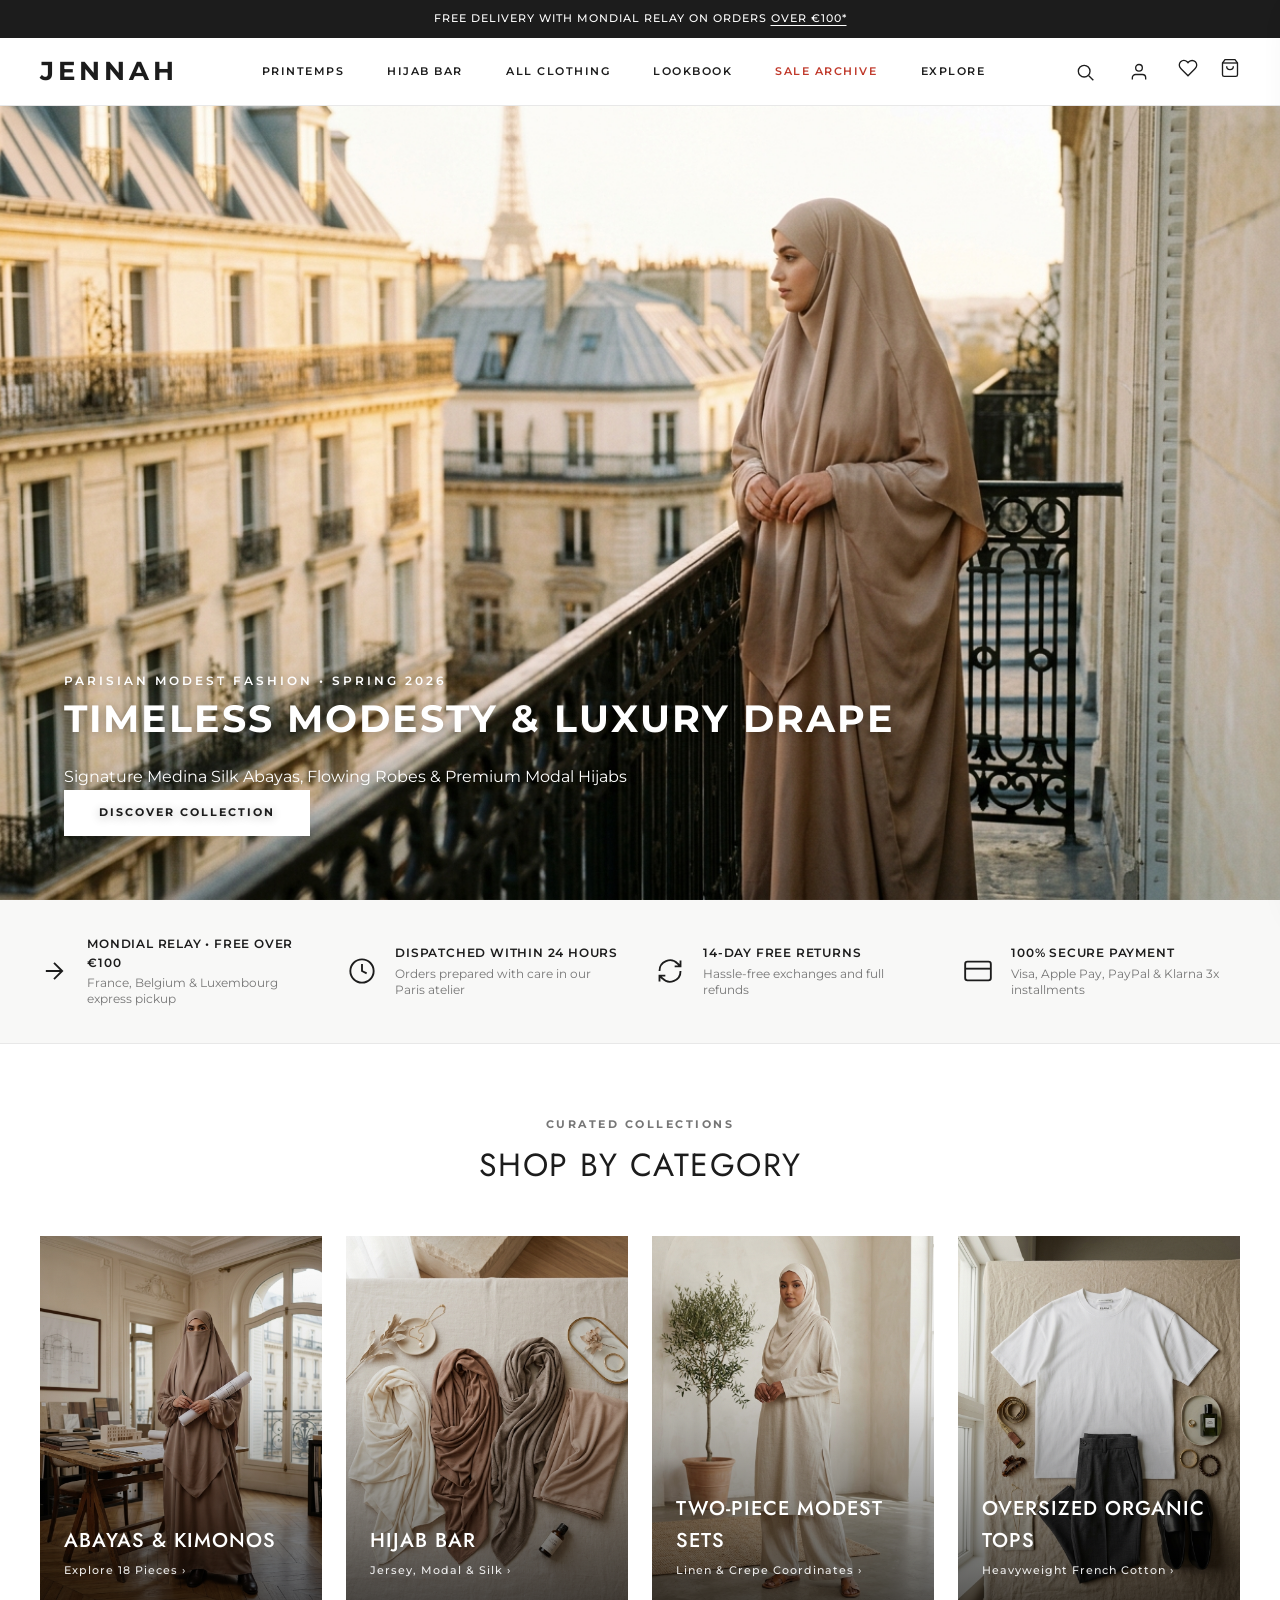
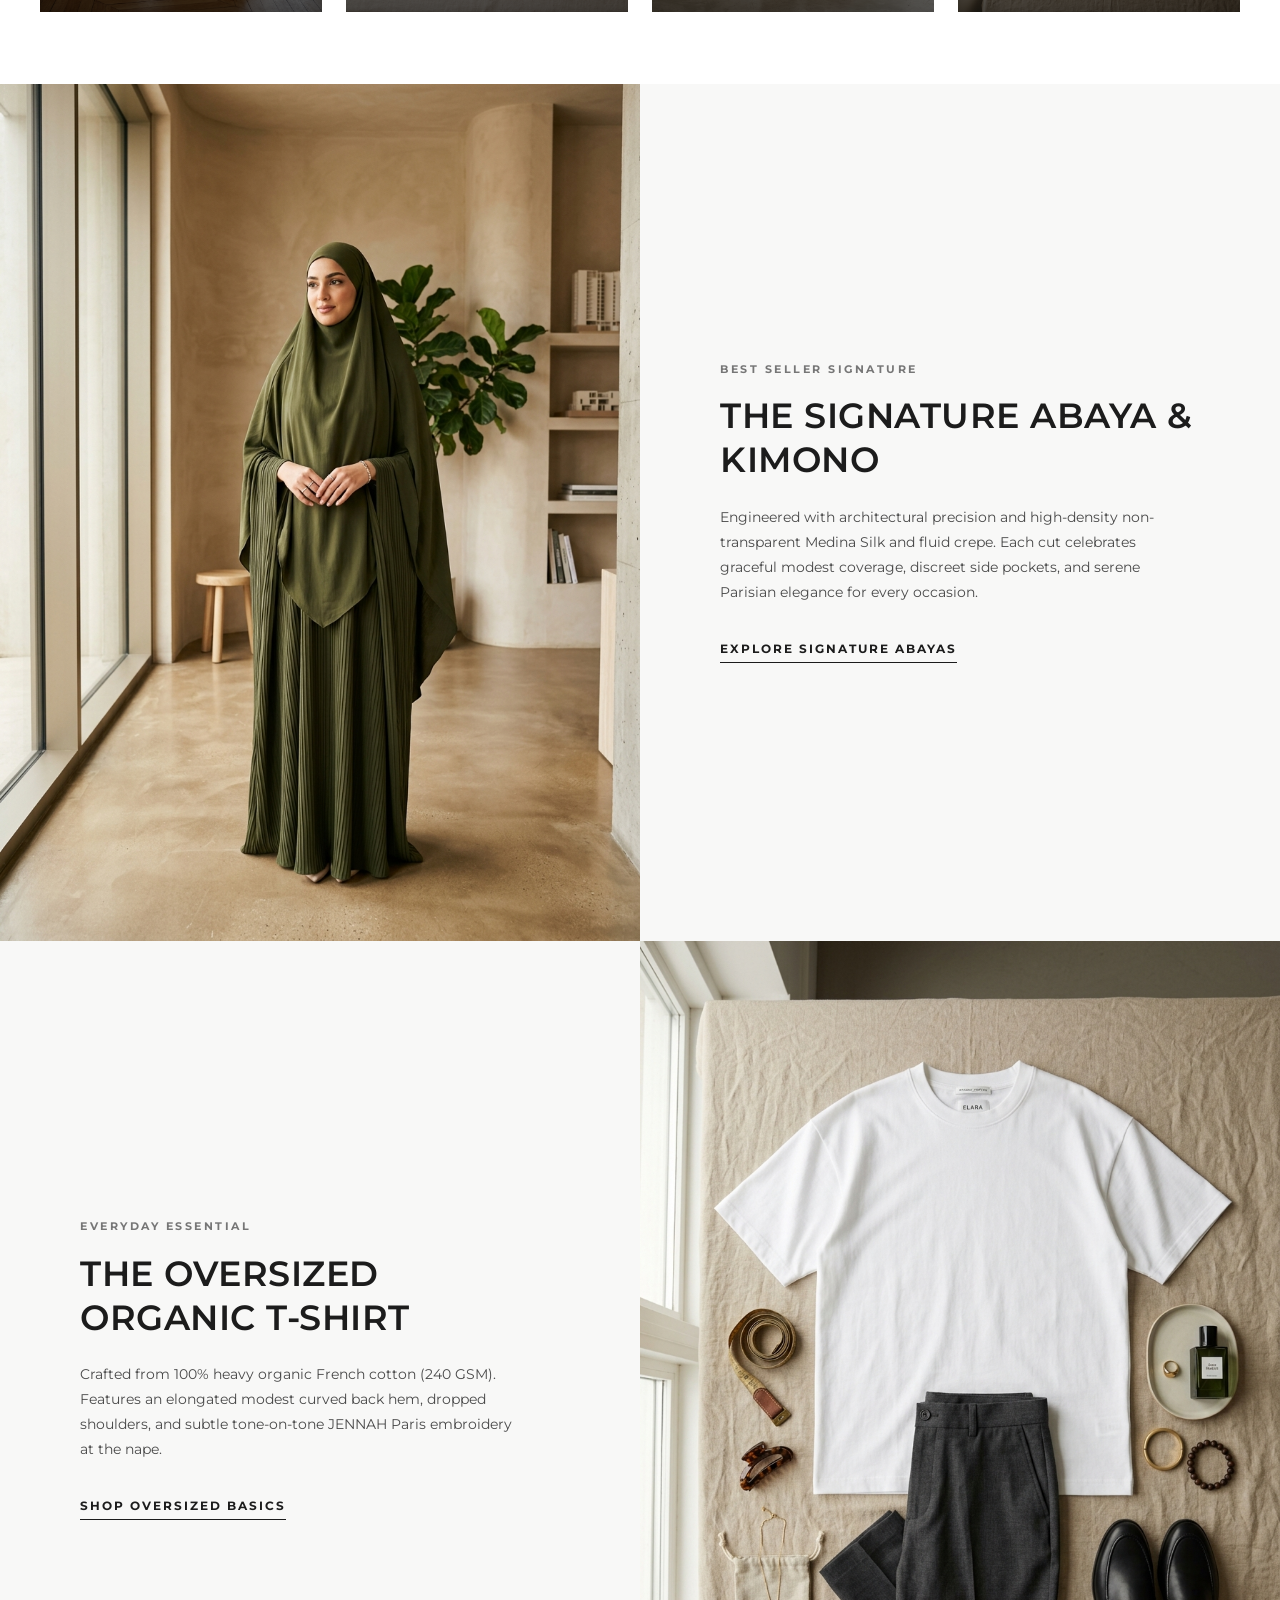
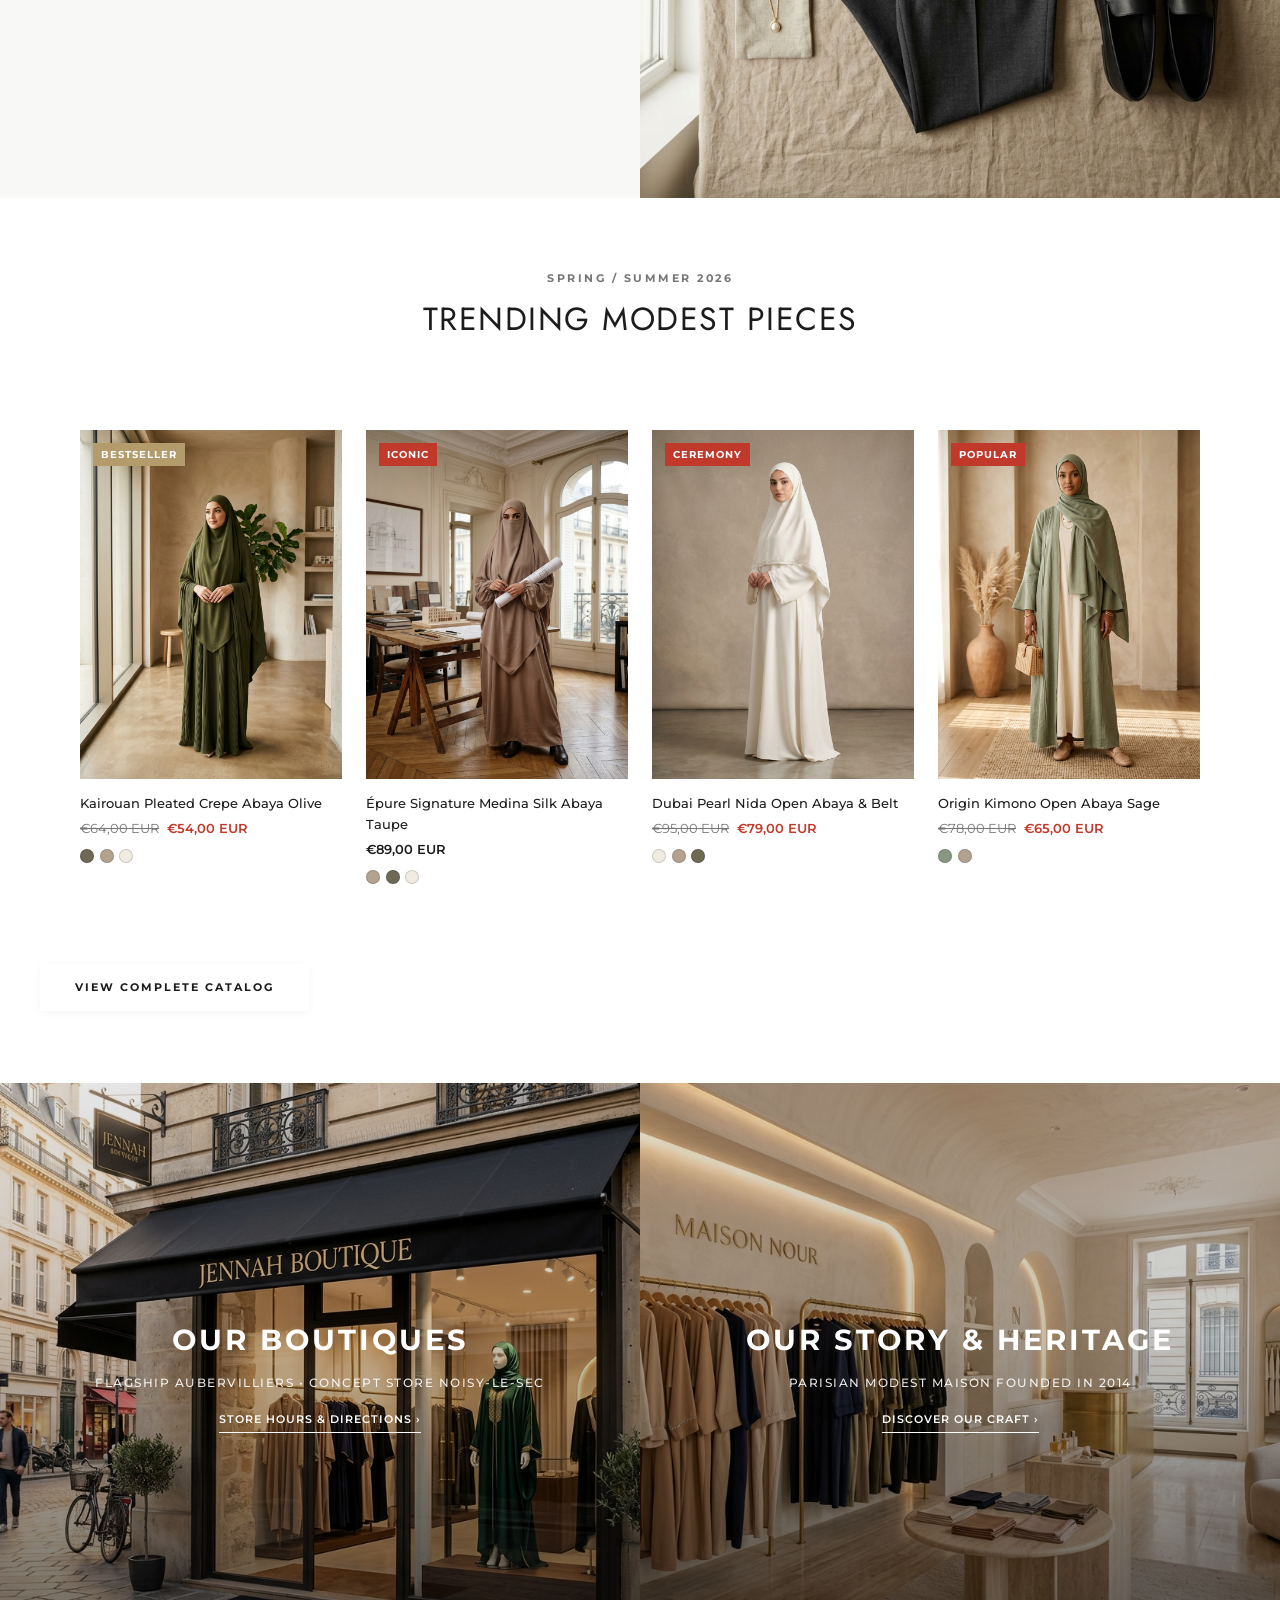
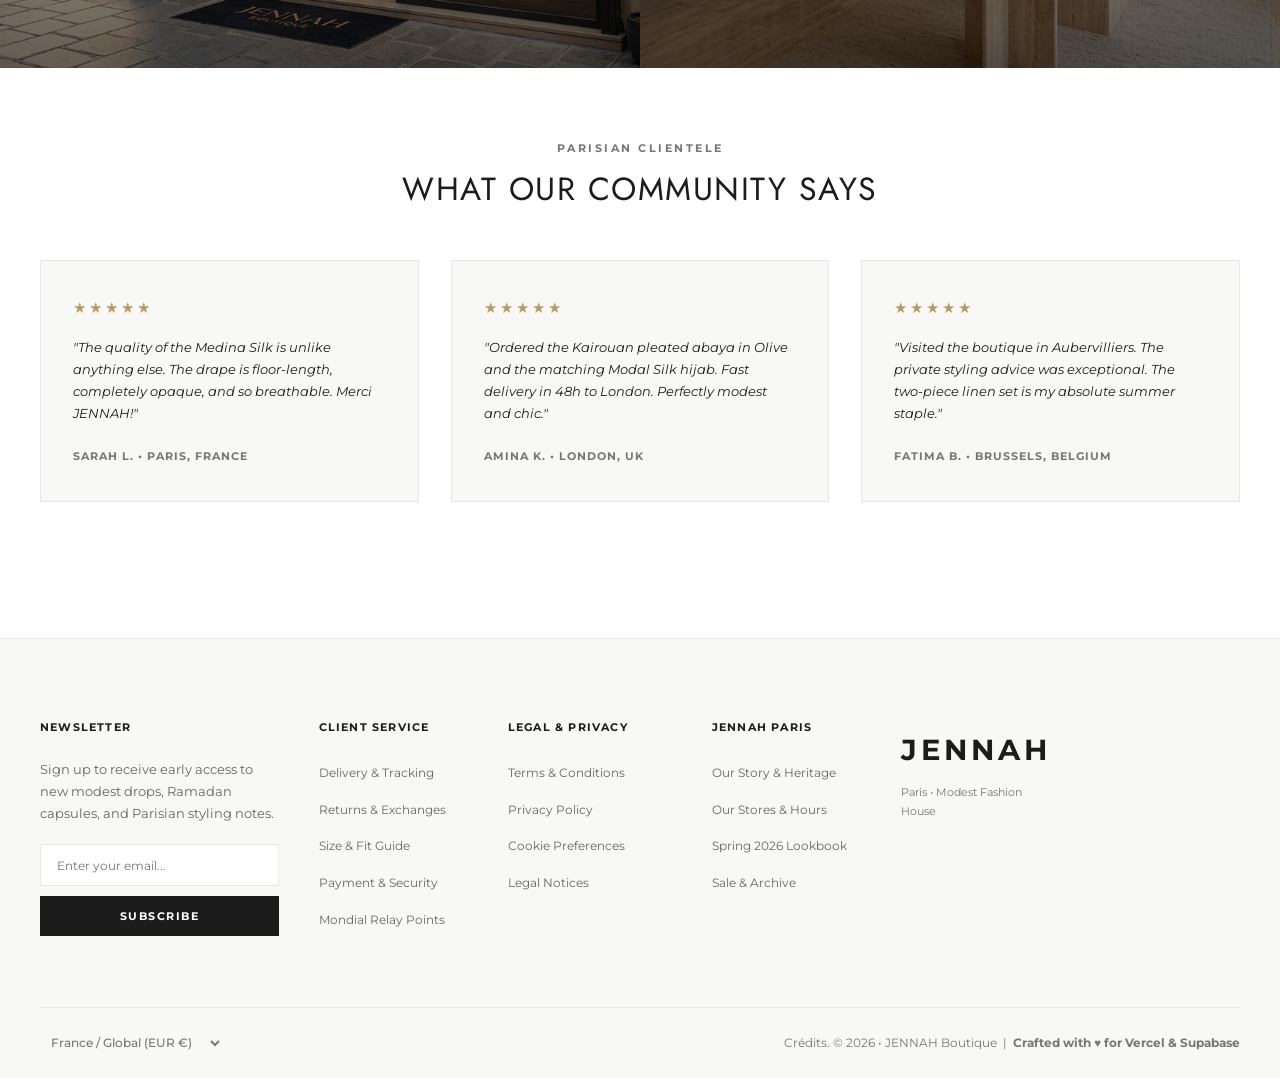
==== commit 570256ed: "feat: complete modest boutique template with purdah imagery and full SPA features" ====
--- a/index.html
+++ b/index.html
@@ -4,22 +4,20 @@
   <meta charset="UTF-8">
   <meta name="viewport" content="width=device-width, initial-scale=1.0">
   <title>JENNAH | Modest Fashion Paris — Timeless Elegance</title>
-  <meta name="description" content="JENNAH Boutique — Timeless elegance in Parisian modest fashion. Discover our signature abayas, oversized t-shirts, modal hijabs, maxi dresses, and luxury modest wear.">
-  <meta name="keywords" content="modest fashion, jennah boutique, abaya, hijab, modest dress, parisian fashion, oversize tshirt">
-  <meta name="author" content="PusonDev">
-  <meta name="geo.region" content="FR-IDF">
-  <meta name="geo.placename" content="Paris">
+  <meta name="description" content="JENNAH Boutique — Timeless elegance in Parisian modest fashion. Discover our signature abayas, oversized organic t-shirts, modal hijabs, maxi dresses, and luxury modest wear.">
+  <meta name="keywords" content="modest fashion, jennah boutique, abaya, hijab, modest dress, parisian fashion, oversize tshirt, burkini, prayer dress">
+  <meta name="author" content="JENNAH Boutique">
   
   <!-- OpenGraph / Social Meta -->
   <meta property="og:title" content="JENNAH | Modest Fashion Paris">
   <meta property="og:description" content="Timeless elegance in Parisian modest fashion. Signature abayas, dresses, and premium hijabs.">
-  <meta property="og:image" content="https://images.unsplash.com/photo-1618932260643-eee4a2f652a6?w=1200&q=80">
+  <meta property="og:image" content="assets/images/hero_modest_paris.jpg">
   <meta property="og:type" content="website">
 
-  <!-- Google Fonts -->
+  <!-- Google Fonts: Jost (Headings) & Montserrat (Body) -->
   <link rel="preconnect" href="https://fonts.googleapis.com">
   <link rel="preconnect" href="https://fonts.gstatic.com" crossorigin>
-  <link href="https://fonts.googleapis.com/css2?family=Montserrat:wght@300;400;500;600;700;800&display=swap" rel="stylesheet">
+  <link href="https://fonts.googleapis.com/css2?family=Jost:wght@300;400;500;600;700&family=Montserrat:wght@300;400;500;600;700&display=swap" rel="stylesheet">
   
   <!-- Stylesheets -->
   <link rel="stylesheet" href="assets/css/main.css">
@@ -28,10 +26,10 @@
 <body>
 
 <!-- =========================================================
-     1. ANNOUNCEMENT BAR
-     ========================================================= -->
-<div class="ann-bar">
-  <span>Free delivery with Mondial Relay on orders&nbsp;<a href="#" class="spa" data-view="faq">over €100*</a></span>
+     1. ROTATING ANNOUNCEMENT BAR
+     ========================================================= -->
+<div class="ann-bar" id="ann-bar">
+  <span id="ann-text">Free delivery with Mondial Relay on orders <a href="#faq" class="spa" data-view="faq">over €100*</a></span>
 </div>
 
 <!-- =========================================================
@@ -39,7 +37,7 @@
      ========================================================= -->
 <header id="hdr">
   <div class="hdr-inner">
-    <!-- Mobile Hamburger Toggle -->
+    <!-- Mobile Hamburger Button -->
     <div class="mob-menu-btn" onclick="openMob()" aria-label="Open Navigation">
       <span></span>
       <span></span>
@@ -47,61 +45,64 @@
     </div>
 
     <!-- Brand Logo -->
-    <a href="/en" class="logo spa" data-view="home">JENNAH</a>
+    <a href="#home" class="logo spa" data-view="home">JENNAH</a>
 
     <!-- Desktop Mega Navigation -->
     <nav class="main-nav">
       <!-- PRINTEMPS -->
       <div class="nav-item">
-        <a class="spa" data-view="category" data-cat="printemps">PRINTEMPS</a>
+        <a href="#category/printemps" class="spa" data-view="category" data-cat="printemps">PRINTEMPS</a>
         <div class="mega-row">
-          <a class="spa" data-view="category" data-cat="oversize-tshirt">OVERSIZE T-SHIRT</a>
-          <a class="spa" data-view="category" data-cat="dresses">LONG DRESS & ABAYA</a>
-          <a class="spa" data-view="category" data-cat="hijab">PREMIUM HIJAB</a>
-          <a class="spa" data-view="category" data-cat="set-two-pieces">SET TWO PIECES</a>
-          <a class="spa" data-view="category" data-cat="burkini">BURKINI</a>
+          <a href="#category/printemps" class="spa" data-view="category" data-cat="printemps">All Spring Drop 2026</a>
+          <a href="#category/oversize-tshirt" class="spa" data-view="category" data-cat="oversize-tshirt">Oversize T-Shirt</a>
+          <a href="#category/dresses" class="spa" data-view="category" data-cat="dresses">Long Dresses &amp; Abayas</a>
+          <a href="#category/hijab" class="spa" data-view="category" data-cat="hijab">Premium Hijabs</a>
+          <a href="#category/set-two-pieces" class="spa" data-view="category" data-cat="set-two-pieces">Two-Piece Sets</a>
+          <a href="#category/burkini" class="spa" data-view="category" data-cat="burkini">Modest Swimwear</a>
         </div>
       </div>
 
       <!-- HIJAB -->
       <div class="nav-item">
-        <a class="spa" data-view="category" data-cat="hijab">HIJAB</a>
+        <a href="#category/hijab" class="spa" data-view="category" data-cat="hijab">HIJAB BAR</a>
         <div class="mega-row">
-          <a class="spa" data-view="category" data-cat="premium-jersey">Premium Jersey</a>
-          <a class="spa" data-view="category" data-cat="modal-hijab">Modal Silk</a>
-          <a class="spa" data-view="category" data-cat="breath-jersey">Breath Jersey</a>
-          <a class="spa" data-view="category" data-cat="air-jersey">Air Jersey</a>
-          <a class="spa" data-view="category" data-cat="bamboo-hijab">Bamboo Hijab</a>
-          <a class="spa" data-view="category" data-cat="sport-hijab">Sport Hijab</a>
+          <a href="#category/hijab" class="spa" data-view="category" data-cat="hijab">All Hijab Collection</a>
+          <a href="#category/premium-jersey" class="spa" data-view="category" data-cat="premium-jersey">Premium Jersey</a>
+          <a href="#category/modal-hijab" class="spa" data-view="category" data-cat="modal-hijab">Modal Silk (Soie de Modal)</a>
+          <a href="#category/prayer-set" class="spa" data-view="category" data-cat="prayer-set">Prayer Dresses &amp; Hijabs</a>
         </div>
       </div>
 
       <!-- ALL CLOTHING -->
       <div class="nav-item">
-        <a class="spa" data-view="category" data-cat="all-clothing">ALL CLOTHING</a>
-        <div class="dropdown" style="left:0; transform:none; min-width:190px">
-          <a class="spa" data-view="category" data-cat="dresses">Dresses & Abayas ›</a>
-          <a class="spa" data-view="category" data-cat="top">Tops & Shirts ›</a>
-          <a class="spa" data-view="category" data-cat="bottom">Trousers & Palazzo ›</a>
-          <a class="spa" data-view="category" data-cat="sets">Co-ord Sets ›</a>
-          <a class="spa" data-view="category" data-cat="hijab">All Hijabs ›</a>
-          <a class="spa" data-view="category" data-cat="burkini">Swimwear / Burkini ›</a>
-          <a class="spa" data-view="category" data-cat="tote-bag">Tote Bags & Accessories</a>
-        </div>
+        <a href="#category/all-clothing" class="spa" data-view="category" data-cat="all-clothing">ALL CLOTHING</a>
+        <div class="dropdown" style="left:0; transform:none; min-width:210px">
+          <a href="#category/dresses" class="spa" data-view="category" data-cat="dresses">Abayas &amp; Long Dresses ›</a>
+          <a href="#category/top" class="spa" data-view="category" data-cat="top">Oversized Tops &amp; Shirts ›</a>
+          <a href="#category/set-two-pieces" class="spa" data-view="category" data-cat="set-two-pieces">Two-Piece Modest Sets ›</a>
+          <a href="#category/hijab" class="spa" data-view="category" data-cat="hijab">All Hijabs ›</a>
+          <a href="#category/burkini" class="spa" data-view="category" data-cat="burkini">Burkini &amp; Modest Swim ›</a>
+          <a href="#category/prayer-set" class="spa" data-view="category" data-cat="prayer-set">Prayer Outfits ›</a>
+        </div>
+      </div>
+
+      <!-- LOOKBOOK -->
+      <div class="nav-item">
+        <a href="#lookbook" class="spa" data-view="lookbook">LOOKBOOK</a>
       </div>
 
       <!-- SALE -->
       <div class="nav-item sale-item">
-        <a class="spa" data-view="category" data-cat="sale">SALE</a>
+        <a href="#category/sale" class="spa" data-view="category" data-cat="sale">SALE ARCHIVE</a>
       </div>
 
       <!-- EXPLORE -->
       <div class="nav-item">
         <span>EXPLORE</span>
         <div class="dropdown" style="right:0; left:auto; transform:none">
-          <a class="spa" data-view="brand">Story of the Brand</a>
-          <a class="spa" data-view="stores">Our Stores & Boutiques</a>
-          <a class="spa" data-view="faq">Frequently Asked Questions</a>
+          <a href="#brand" class="spa" data-view="brand">Story of the Brand</a>
+          <a href="#stores" class="spa" data-view="stores">Our Stores (Aubervilliers &amp; Noisy)</a>
+          <a href="#faq" class="spa" data-view="faq">Frequently Asked Questions</a>
         </div>
       </div>
     </nav>
@@ -109,24 +110,24 @@
     <!-- Header Action Icons -->
     <div class="hdr-icons">
       <!-- Search Trigger -->
-      <button onclick="openSearch()" title="Search">
-        <svg viewBox="0 0 24 24"><circle cx="11" cy="11" r="7"/><line x1="16.5" y1="16.5" x2="22" y2="22"/></svg>
+      <button onclick="openSearch()" title="Search Catalog">
+        <svg viewBox="0 0 24 24" width="20" height="20" fill="none" stroke="currentColor" stroke-width="1.8"><circle cx="11" cy="11" r="7"/><line x1="16.5" y1="16.5" x2="22" y2="22"/></svg>
       </button>
 
       <!-- Account Trigger -->
-      <button class="spa" data-view="faq" title="Account / Help">
-        <svg viewBox="0 0 24 24"><path d="M20 21v-2a4 4 0 00-4-4H8a4 4 0 00-4 4v2"/><circle cx="12" cy="7" r="4"/></svg>
+      <button onclick="openAuthModal()" title="My Account / Sign In">
+        <svg viewBox="0 0 24 24" width="20" height="20" fill="none" stroke="currentColor" stroke-width="1.8"><path d="M20 21v-2a4 4 0 00-4-4H8a4 4 0 00-4 4v2"/><circle cx="12" cy="7" r="4"/></svg>
       </button>
 
       <!-- Wishlist Trigger -->
       <div class="wishlist-hdr-wrap spa" data-view="wishlist" title="Wishlist">
-        <svg viewBox="0 0 24 24"><path d="M20.84 4.61a5.5 5.5 0 00-7.78 0L12 5.67l-1.06-1.06a5.5 5.5 0 00-7.78 7.78l1.06 1.06L12 21.23l7.78-7.78 1.06-1.06a5.5 5.5 0 000-7.78z"/></svg>
+        <svg viewBox="0 0 24 24" width="20" height="20" fill="none" stroke="currentColor" stroke-width="1.8"><path d="M20.84 4.61a5.5 5.5 0 00-7.78 0L12 5.67l-1.06-1.06a5.5 5.5 0 00-7.78 7.78l1.06 1.06L12 21.23l7.78-7.78 1.06-1.06a5.5 5.5 0 000-7.78z"/></svg>
         <span class="badge-count wishlist-count-badge" style="display:none">0</span>
       </div>
 
       <!-- Cart Drawer Trigger -->
       <div class="cart-wrapper" onclick="toggleCart()" title="Shopping Cart">
-        <svg viewBox="0 0 24 24"><path d="M6 2L3 6v14a2 2 0 002 2h14a2 2 0 002-2V6l-3-4z"/><line x1="3" y1="6" x2="21" y2="6"/><path d="M16 10a4 4 0 01-8 0"/></svg>
+        <svg viewBox="0 0 24 24" width="20" height="20" fill="none" stroke="currentColor" stroke-width="1.8"><path d="M6 2L3 6v14a2 2 0 002 2h14a2 2 0 002-2V6l-3-4z"/><line x1="3" y1="6" x2="21" y2="6"/><path d="M16 10a4 4 0 01-8 0"/></svg>
         <span class="badge-count cart-count-badge" style="display:none">0</span>
       </div>
     </div>
@@ -142,61 +143,171 @@
   <!-- Hero Section -->
   <section class="hero">
     <div class="hero-slide spa" data-view="category" data-cat="printemps">
-      <img src="https://images.unsplash.com/photo-1618932260643-eee4a2f652a6?w=1800&q=85" alt="JENNAH Spring Summer 2026 Collection">
+      <img src="assets/images/hero_modest_paris.jpg" alt="JENNAH Parisian Modest Fashion 2026 Collection">
       <div class="hero-overlay-content">
-        <span class="hero-tagline">Spring / Summer 2026</span>
-        <h1 class="hero-title">Le T-Shirt Oversize &amp; Dresses</h1>
+        <span class="hero-tagline">Parisian Modest Fashion &bull; Spring 2026</span>
+        <h1 class="hero-title">Timeless Modesty &amp; Luxury Drape</h1>
+        <p class="hero-subtitle">Signature Medina Silk Abayas, Flowing Robes &amp; Premium Modal Hijabs</p>
         <a class="hero-btn spa" data-view="category" data-cat="printemps">Discover Collection</a>
       </div>
     </div>
   </section>
 
-  <!-- Editorial 1: The Oversized T-Shirt -->
+  <!-- Trust Badges Strip -->
+  <section class="trust-strip">
+    <div class="trust-grid">
+      <div class="trust-box">
+        <svg viewBox="0 0 24 24" fill="none" stroke="currentColor" stroke-width="1.6"><path d="M5 12h14M12 5l7 7-7 7"/></svg>
+        <div>
+          <h4>Mondial Relay &bull; Free Over €100</h4>
+          <p>France, Belgium &amp; Luxembourg express pickup</p>
+        </div>
+      </div>
+      <div class="trust-box">
+        <svg viewBox="0 0 24 24" fill="none" stroke="currentColor" stroke-width="1.6"><circle cx="12" cy="12" r="10"/><path d="M12 6v6l4 2"/></svg>
+        <div>
+          <h4>Dispatched within 24 Hours</h4>
+          <p>Orders prepared with care in our Paris atelier</p>
+        </div>
+      </div>
+      <div class="trust-box">
+        <svg viewBox="0 0 24 24" fill="none" stroke="currentColor" stroke-width="1.6"><path d="M3 12a9 9 0 0115.5-6.4L21 8M21 3v5h-5M21 12a9 9 0 01-15.5 6.4L3 16M3 21v-5h5"/></svg>
+        <div>
+          <h4>14-Day Free Returns</h4>
+          <p>Hassle-free exchanges and full refunds</p>
+        </div>
+      </div>
+      <div class="trust-box">
+        <svg viewBox="0 0 24 24" fill="none" stroke="currentColor" stroke-width="1.6"><rect x="1" y="4" width="22" height="16" rx="2" ry="2"/><line x1="1" y1="10" x2="23" y2="10"/></svg>
+        <div>
+          <h4>100% Secure Payment</h4>
+          <p>Visa, Apple Pay, PayPal &amp; Klarna 3x installments</p>
+        </div>
+      </div>
+    </div>
+  </section>
+
+  <!-- Categories Showcase -->
+  <section class="cat-showcase-section">
+    <div class="section-title-wrap">
+      <span class="section-subtitle">CURATED COLLECTIONS</span>
+      <h2 class="section-title">Shop by Category</h2>
+    </div>
+    <div class="cat-card-grid">
+      <div class="cat-card spa" data-view="category" data-cat="dresses">
+        <img src="assets/images/abaya_epure_medina.jpg" alt="Abayas and Dresses">
+        <div class="cat-card-overlay">
+          <h3>Abayas &amp; Kimonos</h3>
+          <span>Explore 18 Pieces &rsaquo;</span>
+        </div>
+      </div>
+      <div class="cat-card spa" data-view="category" data-cat="hijab">
+        <img src="assets/images/hijab_jersey_sand.jpg" alt="Hijab Collection">
+        <div class="cat-card-overlay">
+          <h3>Hijab Bar</h3>
+          <span>Jersey, Modal &amp; Silk &rsaquo;</span>
+        </div>
+      </div>
+      <div class="cat-card spa" data-view="category" data-cat="set-two-pieces">
+        <img src="assets/images/ensemble_linen_ecru.jpg" alt="Two Piece Sets">
+        <div class="cat-card-overlay">
+          <h3>Two-Piece Modest Sets</h3>
+          <span>Linen &amp; Crepe Coordinates &rsaquo;</span>
+        </div>
+      </div>
+      <div class="cat-card spa" data-view="category" data-cat="oversize-tshirt">
+        <img src="assets/images/tshirt_oversize_paris.jpg" alt="Oversize T-Shirts">
+        <div class="cat-card-overlay">
+          <h3>Oversized Organic Tops</h3>
+          <span>Heavyweight French Cotton &rsaquo;</span>
+        </div>
+      </div>
+    </div>
+  </section>
+
+  <!-- Editorial 1: The Signature Medina Silk Abaya -->
   <section class="editorial">
     <div class="edit-img">
-      <img src="https://images.unsplash.com/photo-1585386959984-a4155224a1ad?w=1000&q=85" alt="The Oversized T-Shirt">
+      <img src="assets/images/abaya_kairouan_olive.jpg" alt="Signature Pleated Abaya">
     </div>
     <div class="edit-text">
-      <span class="edit-tag">New Collection</span>
-      <h2 class="edit-title">THE OVERSIZED T-SHIRT</h2>
+      <span class="edit-tag">Best Seller Signature</span>
+      <h2 class="edit-title">THE SIGNATURE ABAYA &amp; KIMONO</h2>
       <p class="edit-desc">
-        Discover our signature JENNAH t-shirt, a timeless piece. Made of a premium 100% heavy organic French cotton fabric, this essential basic combines comfort and refined Parisian elegance to accompany your sunny spring-summer days.
+        Engineered with architectural precision and high-density non-transparent Medina Silk and fluid crepe. Each cut celebrates graceful modest coverage, discreet side pockets, and serene Parisian elegance for every occasion.
       </p>
-      <a class="edit-cta spa" data-view="category" data-cat="oversize-tshirt">Shop the Basic</a>
+      <a class="edit-cta spa" data-view="category" data-cat="dresses">Explore Signature Abayas</a>
     </div>
   </section>
 
-  <!-- Editorial 2: The Long Dress & Abaya -->
+  <!-- Editorial 2: The Oversized Organic T-Shirt -->
   <section class="editorial reverse">
-    <div class="edit-text" style="background:var(--white)">
-      <span class="edit-tag">Best Seller</span>
-      <h2 class="edit-title">THE LONG DRESS &amp; ABAYA</h2>
+    <div class="edit-text">
+      <span class="edit-tag">Everyday Essential</span>
+      <h2 class="edit-title">THE OVERSIZED ORGANIC T-SHIRT</h2>
       <p class="edit-desc">
-        Fluid, graceful, and breathable, our long dresses accompany you from sunrise to evening gatherings. Each silhouette is meticulously engineered to deliver the perfect modest drape for every occasion.
+        Crafted from 100% heavy organic French cotton (240 GSM). Features an elongated modest curved back hem, dropped shoulders, and subtle tone-on-tone JENNAH Paris embroidery at the nape.
       </p>
-      <a class="edit-cta spa" data-view="category" data-cat="dresses">Explore Dresses</a>
+      <a class="edit-cta spa" data-view="category" data-cat="oversize-tshirt">Shop Oversized Basics</a>
     </div>
     <div class="edit-img">
-      <img src="https://images.unsplash.com/photo-1539008835657-9e8e9680c956?w=1000&q=85" alt="Long Dress">
+      <img src="assets/images/tshirt_oversize_paris.jpg" alt="The Oversized T-Shirt">
     </div>
   </section>
 
-  <!-- 2-Column Promo: Stores & Brand Story -->
+  <!-- Featured Trending Products Grid -->
+  <section class="featured-products-section">
+    <div class="section-title-wrap">
+      <span class="section-subtitle">SPRING / SUMMER 2026</span>
+      <h2 class="section-title">Trending Modest Pieces</h2>
+    </div>
+    <div class="products-grid" id="home-featured-grid"></div>
+    <div class="text-center" style="margin-top:2.5rem;">
+      <a class="hero-btn spa" data-view="category" data-cat="all-clothing">View Complete Catalog</a>
+    </div>
+  </section>
+
+  <!-- Physical Boutiques Showcase Banner -->
   <section class="two-col-img">
     <div class="col-item spa" data-view="stores">
-      <img src="https://images.unsplash.com/photo-1441984904996-e0b6ba687e04?w=1000&q=85" alt="Our Boutiques">
+      <img src="assets/images/boutique_paris_aubervilliers.jpg" alt="JENNAH Paris Flagship Store">
       <div class="col-overlay">
-        <h2>OUR STORES</h2>
-        <p>Paris &bull; Aubervilliers &bull; Noisy-le-Sec</p>
-        <a class="spa" data-view="stores">Store Hours &amp; Directions</a>
+        <h2>OUR BOUTIQUES</h2>
+        <p>Flagship Aubervilliers &bull; Concept Store Noisy-le-Sec</p>
+        <a class="spa" data-view="stores">Store Hours &amp; Directions &rsaquo;</a>
       </div>
     </div>
     <div class="col-item spa" data-view="brand">
-      <img src="https://images.unsplash.com/photo-1558618666-fcd25c85cd64?w=1000&q=85" alt="Our Story">
+      <img src="assets/images/boutique_concept_store.jpg" alt="JENNAH Paris Concept Sanctuary">
       <div class="col-overlay">
-        <h2>OUR STORY</h2>
-        <p>Parisian Modesty Since 2014</p>
-        <a class="spa" data-view="brand">Learn More</a>
+        <h2>OUR STORY &amp; HERITAGE</h2>
+        <p>Parisian Modest Maison Founded in 2014</p>
+        <a class="spa" data-view="brand">Discover Our Craft &rsaquo;</a>
+      </div>
+    </div>
+  </section>
+
+  <!-- Customer Reviews Section -->
+  <section class="reviews-strip-section">
+    <div class="section-title-wrap">
+      <span class="section-subtitle">PARISIAN CLIENTELE</span>
+      <h2 class="section-title">What Our Community Says</h2>
+    </div>
+    <div class="reviews-grid">
+      <div class="review-card">
+        <div class="review-stars">★★★★★</div>
+        <p class="review-quote">"The quality of the Medina Silk is unlike anything else. The drape is floor-length, completely opaque, and so breathable. Merci JENNAH!"</p>
+        <div class="review-author">Sarah L. &bull; Paris, France</div>
+      </div>
+      <div class="review-card">
+        <div class="review-stars">★★★★★</div>
+        <p class="review-quote">"Ordered the Kairouan pleated abaya in Olive and the matching Modal Silk hijab. Fast delivery in 48h to London. Perfectly modest and chic."</p>
+        <div class="review-author">Amina K. &bull; London, UK</div>
+      </div>
+      <div class="review-card">
+        <div class="review-stars">★★★★★</div>
+        <p class="review-quote">"Visited the boutique in Aubervilliers. The private styling advice was exceptional. The two-piece linen set is my absolute summer staple."</p>
+        <div class="review-author">Fatima B. &bull; Brussels, Belgium</div>
       </div>
     </div>
   </section>
@@ -205,87 +316,126 @@
 <!-- VIEW: CATEGORY / COLLECTION -->
 <div id="view-category" class="page">
   <div class="cat-header-wrap">
+    <div class="cat-breadcrumb">
+      <a href="#home" class="spa" data-view="home">Home</a> / <span id="cat-breadcrumb-curr">Collections</span>
+    </div>
     <h1 class="cat-header" id="cat-title">All Clothing</h1>
-    <p class="cat-subtitle">Carefully curated modest fashion pieces designed in Paris</p>
+    <p class="cat-subtitle" id="cat-subtitle">Carefully curated modest fashion pieces designed in Paris</p>
   </div>
 
   <!-- Filter & Sort Bar -->
   <div class="cat-filters">
     <div class="cat-filters-left">
       <span class="cat-filter-btn active" data-filter="all" onclick="filterCategory('all')">All</span>
-      <span class="cat-filter-btn" data-filter="dresses" onclick="filterCategory('dresses')">Dresses &amp; Abayas</span>
-      <span class="cat-filter-btn" data-filter="hijab" onclick="filterCategory('hijab')">Hijabs</span>
-      <span class="cat-filter-btn" data-filter="top" onclick="filterCategory('top')">Tops</span>
-      <span class="cat-filter-btn" data-filter="bottom" onclick="filterCategory('bottom')">Bottoms</span>
-      <span class="cat-filter-btn" data-filter="sets" onclick="filterCategory('sets')">Sets</span>
+      <span class="cat-filter-btn" data-filter="dresses" onclick="filterCategory('dresses')">Abayas &amp; Dresses</span>
+      <span class="cat-filter-btn" data-filter="hijab" onclick="filterCategory('hijab')">Hijab Bar</span>
+      <span class="cat-filter-btn" data-filter="set-two-pieces" onclick="filterCategory('set-two-pieces')">Two-Piece Sets</span>
+      <span class="cat-filter-btn" data-filter="top" onclick="filterCategory('top')">Oversized Tops</span>
       <span class="cat-filter-btn" data-filter="burkini" onclick="filterCategory('burkini')">Burkini</span>
       <span class="cat-filter-btn" data-filter="prayer-set" onclick="filterCategory('prayer-set')">Prayer Sets</span>
     </div>
     <div class="cat-filters-right">
       <select class="sort-select" onchange="handleSort(this.value)">
-        <option value="featured">Featured</option>
+        <option value="featured">Featured Collection</option>
         <option value="price-low">Price: Low to High</option>
         <option value="price-high">Price: High to Low</option>
-        <option value="name">Name: A-Z</option>
+        <option value="name">Name: A &rarr; Z</option>
       </select>
     </div>
   </div>
 
   <!-- Dynamic Product Grid -->
-  <div class="products-grid" id="products-grid">
-    <!-- Injected dynamically via app.js -->
-  </div>
+  <div class="products-grid" id="products-grid"></div>
 </div>
 
 <!-- VIEW: PRODUCT DETAIL -->
 <div id="view-product" class="page">
   <div class="product-page">
-    <!-- Dynamic Gallery -->
+    <!-- Interactive Dynamic Gallery -->
     <div class="product-gallery" id="product-gallery"></div>
 
     <!-- Product Info Panel -->
     <div class="product-info-panel">
       <div class="prod-breadcrumb">
-        <a href="#" class="spa" data-view="home">Home</a> / 
-        <a href="#" class="spa" data-view="category" data-cat="all-clothing">Collections</a> / 
-        <span>Details</span>
-      </div>
-
+        <a href="#home" class="spa" data-view="home">Home</a> / 
+        <a href="#category/all-clothing" class="spa" data-view="category" data-cat="all-clothing">Collections</a> / 
+        <span id="prod-breadcrumb-name">Details</span>
+      </div>
+
+      <div class="prod-badge-row" id="prod-badge-wrap"></div>
       <h1 class="prod-title" id="prod-name">Product Name</h1>
-      <div class="prod-price" id="prod-price">€0,00 EUR</div>
-
-      <!-- Size Selector -->
-      <span class="prod-label">Select Size:</span>
+      
+      <div class="prod-price-rating-row">
+        <div class="prod-price" id="prod-price">€0,00 EUR</div>
+        <div class="prod-rating" id="prod-rating-stars">★★★★★ <span id="prod-review-count">(48)</span></div>
+      </div>
+
+      <!-- Color Swatches with Live Selection -->
+      <span class="prod-label">Color: <strong id="prod-color-name">Standard</strong></span>
+      <div class="color-swatches" id="prod-color-swatches"></div>
+
+      <!-- Size Selector + Size Guide Modal Trigger -->
+      <div class="size-header-row">
+        <span class="prod-label" style="margin:0;">Select Size:</span>
+        <button class="size-guide-btn" onclick="openSizeGuideModal()">
+          <svg width="14" height="14" viewBox="0 0 24 24" fill="none" stroke="currentColor" stroke-width="2"><path d="M4 19.5A2.5 2.5 0 0 1 6.5 17H20"/><path d="M6.5 2H20v20H6.5A2.5 2.5 0 0 1 4 19.5v-15A2.5 2.5 0 0 1 6.5 2z"/></svg>
+          Guide des Tailles / Size Guide
+        </button>
+      </div>
       <div class="size-options" id="prod-size-options"></div>
 
       <p class="model-note">
         <svg width="15" height="15" viewBox="0 0 24 24" fill="none" stroke="currentColor" stroke-width="1.6"><circle cx="12" cy="12" r="10"/><line x1="12" y1="8" x2="12" y2="12"/><line x1="12" y1="16" x2="12.01" y2="16"/></svg>
-        Model is 1m74 tall and wearing size 2 (M/L)
+        Model is 1m74 tall and wearing Taille 2 (Full modest floor drape).
       </p>
 
-      <!-- Color Swatches -->
-      <span class="prod-label">Color: <strong id="prod-color-name">Standard</strong></span>
-      <div class="color-swatches" id="prod-color-swatches"></div>
-
-      <!-- Add to Cart CTA -->
-      <button class="add-to-cart" onclick="addToCart()">Add to Cart</button>
-
-      <!-- Fast Delivery Banner -->
+      <!-- Quantity + Add to Cart CTAs -->
+      <div class="prod-action-row">
+        <div class="qty-counter">
+          <button onclick="adjustProdQty(-1)">−</button>
+          <span id="prod-qty-val">1</span>
+          <button onclick="adjustProdQty(1)">+</button>
+        </div>
+        <button class="add-to-cart" id="prod-add-btn" onclick="addToCart()">Add to Shopping Bag</button>
+      </div>
+
+      <!-- Fast Delivery & Stock Note -->
       <p class="delivery-note">
-        <svg width="16" height="16" viewBox="0 0 24 24" fill="none" stroke="currentColor" stroke-width="2"><path d="M5 12h14"/><path d="M12 5l7 7-7 7"/></svg>
-        In Stock. Dispatched within 24h &bull; Express delivery available
+        <svg width="16" height="16" viewBox="0 0 24 24" fill="none" stroke="#27ae60" stroke-width="2"><path d="M5 12h14"/><path d="M12 5l7 7-7 7"/></svg>
+        <span>In Stock in Paris. Dispatched within 24h &bull; Free Mondial Relay over €100</span>
       </p>
 
-      <!-- Accordions -->
+      <!-- Accordion Details -->
       <div class="acc-item open">
-        <button class="acc-btn" onclick="toggleAcc(this)">Description &amp; Fabric <span class="acc-icon">+</span></button>
+        <button class="acc-btn" onclick="toggleAcc(this)">Description &amp; Modest Cut <span class="acc-icon">+</span></button>
         <div class="acc-content" id="prod-desc-content"></div>
       </div>
 
       <div class="acc-item">
-        <button class="acc-btn" onclick="toggleAcc(this)">Delivery &amp; Free Returns <span class="acc-icon">+</span></button>
+        <button class="acc-btn" onclick="toggleAcc(this)">Composition &amp; Fabric Care <span class="acc-icon">+</span></button>
+        <div class="acc-content" id="prod-care-content">
+          Non-transparent premium weave. Wash inside-out at 30°C delicate cycle in a wash pouch. Do not tumble dry. Steam gently on low heat.
+        </div>
+      </div>
+
+      <div class="acc-item">
+        <button class="acc-btn" onclick="toggleAcc(this)">Mondial Relay Delivery &amp; Returns <span class="acc-icon">+</span></button>
         <div class="acc-content">
-          Standard Delivery via Colissimo (4-6 working days). Mondial Relay is Free on orders over €100. 14-day hassle-free return guarantee on all unworn items with original tags intact.
+          &bull; <strong>Mondial Relay Point (France/Belgium):</strong> 3-5 working days (Free on orders over €100).<br>
+          &bull; <strong>Colissimo Home Delivery (Europe):</strong> 2-4 working days (€6.90).<br>
+          &bull; <strong>DHL Express Worldwide:</strong> 2-3 business days.<br>
+          &bull; <strong>14-Day Guarantee:</strong> Easy returns for unworn items with tags attached.
+        </div>
+      </div>
+
+      <div class="acc-item">
+        <button class="acc-btn" onclick="toggleAcc(this)">Verified Client Reviews <span class="acc-icon">+</span></button>
+        <div class="acc-content">
+          <div class="review-summary-box">
+            <div class="review-score">4.9 / 5.0</div>
+            <p>Based on verified purchases from our Paris &amp; European online store.</p>
+            <button class="review-btn" onclick="showToast('Thank you! Review submission is available for verified purchases.')">Write a Review</button>
+          </div>
         </div>
       </div>
 
@@ -298,10 +448,10 @@
 <!-- VIEW: BRAND STORY -->
 <div id="view-brand" class="page">
   <div class="brand-hero">
-    <img src="https://images.unsplash.com/photo-1558618666-fcd25c85cd64?w=1800&q=85" alt="JENNAH Story">
+    <img src="assets/images/hero_modest_paris.jpg" alt="JENNAH Parisian Maison">
     <div class="brand-hero-overlay">
-      <span>JENNAH, Timeless Elegance</span>
-      <h1>Our Story &amp; Heritage</h1>
+      <span>MAISON JENNAH PARIS</span>
+      <h1>Our Story &amp; Modest Heritage</h1>
     </div>
   </div>
 
@@ -312,25 +462,25 @@
         Founded in 2014 by designer Myriam Atallah alongside her mother, JENNAH is a Parisian modest fashion house that harmonizes architectural minimalism with refined modest sensibilities.
       </p>
       <p>
-        Each collection represents a poetic balance between the designer's North African heritage (Tunisia and Algeria) and the understated sophistication of Parisian Haute Couture. Every cut celebrates silhouette fluidity, modesty, and confident womanhood.
+        Each collection represents a poetic balance between the designer's North African heritage (Tunisia and Algeria) and the understated sophistication of Parisian Haute Couture. Every cut celebrates silhouette fluidity, non-transparent opacity, and confident womanhood.
       </p>
       <p>
-        Durability and fabric integrity remain the cornerstone of our brand. We partner with ethical artisan workshops across Turkey, Asia, and Portugal, hand-selecting certified organic cotton, breathable modal, and fluid linens.
+        Durability and fabric integrity remain the cornerstone of our brand. We partner with ethical artisan workshops across Turkey and Portugal, hand-selecting certified organic cotton, breathable modal, and Medina silk.
       </p>
     </div>
     <div class="brand-img">
-      <img src="https://images.unsplash.com/photo-1581044777550-4cfa60707c03?w=1000&q=85" alt="Modest Craftsmanship">
+      <img src="assets/images/abaya_epure_medina.jpg" alt="Modest Craftsmanship">
     </div>
   </div>
 
   <div class="brand-experience">
     <div class="brand-experience-inner">
-      <h2>The Boutique Experience</h2>
+      <h2>Ethical Atelier Craftsmanship &amp; Charity</h2>
       <p>
-        In 2018, JENNAH opened its first flagship boutique in Aubervilliers, followed in 2024 by our second concept store in Noisy-le-Sec. These physical spaces welcome women into a tranquil sanctuary with dedicated stylists ready to assist with fit and layering.
+        In 2018, JENNAH opened its first flagship boutique in Aubervilliers, followed in 2024 by our concept store in Noisy-le-Sec. These physical spaces welcome women into a tranquil sanctuary with dedicated modest stylists ready to assist with sizing and layering.
       </p>
       <p>
-        Beyond fashion, JENNAH is deeply committed to humanitarian solidarity, donating a portion of annual proceeds to charities supporting underprivileged communities and educational empowerment.
+        Beyond fashion, JENNAH is deeply committed to humanitarian solidarity, donating a portion of annual proceeds to charitable initiatives supporting educational empowerment and clean water projects.
       </p>
     </div>
   </div>
@@ -339,38 +489,40 @@
 <!-- VIEW: STORES -->
 <div id="view-stores" class="page">
   <div class="stores-header">
-    <h1>Our Boutiques</h1>
-    <p>Experience the fabrics, colors, and personalized styling in person</p>
+    <h1>Our Boutiques in Paris</h1>
+    <p>Experience our fabrics, fluid drapes, and personalized modest styling in person</p>
   </div>
 
   <!-- Store 1: Aubervilliers -->
   <div class="store-section">
     <div class="store-img">
-      <img src="https://images.unsplash.com/photo-1441984904996-e0b6ba687e04?w=1200&q=85" alt="Boutique Aubervilliers">
+      <img src="assets/images/boutique_paris_aubervilliers.jpg" alt="Boutique Flagship Aubervilliers">
     </div>
     <div class="store-info">
       <p class="store-addr">86, Rue des Cités &bull; 93300 Aubervilliers, France</p>
-      <h2 class="store-name">JENNAH AUBERVILLIERS</h2>
+      <h2 class="store-name">JENNAH AUBERVILLIERS (FLAGSHIP)</h2>
       <div class="store-hours">
         <h4>Horaires d'Ouverture</h4>
         <p>
-          Lundi : Fermé<br>
           Mardi – Samedi : 10h00 – 19h00<br>
-          Dimanche : Fermé
+          Lundi &amp; Dimanche : Fermé
         </p>
       </div>
-      <a href="https://maps.google.com/?q=86+Rue+des+Cites+93300+Aubervilliers" target="_blank" rel="noopener" class="store-btn">Get Directions</a>
+      <div class="store-action-buttons">
+        <a href="https://maps.google.com/?q=86+Rue+des+Cites+93300+Aubervilliers" target="_blank" rel="noopener" class="store-btn">Get Directions</a>
+        <button class="store-btn secondary" onclick="openAppointmentModal('Aubervilliers')">Book VIP Styling Session</button>
+      </div>
     </div>
   </div>
 
   <!-- Store 2: Noisy-le-Sec -->
   <div class="store-section reverse">
     <div class="store-img">
-      <img src="https://images.unsplash.com/photo-1555529771-835f59fc5efe?w=1200&q=85" alt="Boutique Noisy-le-Sec">
+      <img src="assets/images/boutique_concept_store.jpg" alt="Boutique Concept Noisy-le-Sec">
     </div>
     <div class="store-info">
       <p class="store-addr">Centre Commercial &bull; 93130 Noisy-le-Sec, France</p>
-      <h2 class="store-name">JENNAH NOISY-LE-SEC</h2>
+      <h2 class="store-name">JENNAH NOISY-LE-SEC (CONCEPT SANCTUARY)</h2>
       <div class="store-hours">
         <h4>Horaires d'Ouverture</h4>
         <p>
@@ -378,7 +530,48 @@
           Dimanche : 11h00 – 18h00
         </p>
       </div>
-      <a href="https://maps.google.com/?q=Noisy-le-Sec+France" target="_blank" rel="noopener" class="store-btn">Get Directions</a>
+      <div class="store-action-buttons">
+        <a href="https://maps.google.com/?q=Noisy-le-Sec+France" target="_blank" rel="noopener" class="store-btn">Get Directions</a>
+        <button class="store-btn secondary" onclick="openAppointmentModal('Noisy-le-Sec')">Book VIP Styling Session</button>
+      </div>
+    </div>
+  </div>
+</div>
+
+<!-- VIEW: LOOKBOOK -->
+<div id="view-lookbook" class="page">
+  <div class="stores-header">
+    <h1>Spring / Summer 2026 Modest Lookbook</h1>
+    <p>Explore Parisian modest layering inspirations and shop direct looks</p>
+  </div>
+  <div class="lookbook-grid">
+    <div class="lookbook-item">
+      <img src="assets/images/abaya_kairouan_olive.jpg" alt="Lookbook 1">
+      <div class="lookbook-overlay">
+        <h3>The Parisian Olive Crepe Look</h3>
+        <button class="lookbook-shop-btn spa" data-view="product" data-product="kairouan-khaki">Shop This Look &rsaquo;</button>
+      </div>
+    </div>
+    <div class="lookbook-item">
+      <img src="assets/images/abaya_epure_medina.jpg" alt="Lookbook 2">
+      <div class="lookbook-overlay">
+        <h3>The Iconic Medina Silk Taupe</h3>
+        <button class="lookbook-shop-btn spa" data-view="product" data-product="epure-taupe-abaya">Shop This Look &rsaquo;</button>
+      </div>
+    </div>
+    <div class="lookbook-item">
+      <img src="assets/images/ensemble_linen_ecru.jpg" alt="Lookbook 3">
+      <div class="lookbook-overlay">
+        <h3>Natural Linen 2-Piece Coordinate</h3>
+        <button class="lookbook-shop-btn spa" data-view="product" data-product="set-two-pieces-linen">Shop This Look &rsaquo;</button>
+      </div>
+    </div>
+    <div class="lookbook-item">
+      <img src="assets/images/dress_kimono_origin.jpg" alt="Lookbook 4">
+      <div class="lookbook-overlay">
+        <h3>The Celadon Kimono Ensemble</h3>
+        <button class="lookbook-shop-btn spa" data-view="product" data-product="origin-dress-kaki">Shop This Look &rsaquo;</button>
+      </div>
     </div>
   </div>
 </div>
@@ -386,67 +579,59 @@
 <!-- VIEW: FAQ -->
 <div id="view-faq" class="page">
   <div class="faq-wrap">
-    <h1 class="faq-title">Frequently Asked Questions</h1>
+    <h1 class="faq-title">Frequently Asked Questions &amp; Client Support</h1>
     
     <div class="acc-item open">
       <button class="acc-btn" onclick="toggleAcc(this)">How do I place an international order? <span class="acc-icon">+</span></button>
       <div class="acc-content">
-        We ship worldwide across Europe, North America, the Middle East, and Asia. Simply select your country in the footer currency/region selector. International customs duties and tracking details will be calculated at checkout.
+        We ship worldwide across Europe, North America, the Middle East, and Asia. Simply select your country in the currency/region selector. International customs duties and tracking details will be calculated at checkout.
       </div>
     </div>
 
     <div class="acc-item">
       <button class="acc-btn" onclick="toggleAcc(this)">What should I do if an item is sold out? <span class="acc-icon">+</span></button>
       <div class="acc-content">
-        If an item or size is tagged as SOLD OUT, you can click the item card and register your email on the product page. You will receive an automated alert the instant our atelier completes the re-stock.
-      </div>
-    </div>
-
-    <div class="acc-item">
-      <button class="acc-btn" onclick="toggleAcc(this)">Can I modify or cancel my order after placing it? <span class="acc-icon">+</span></button>
-      <div class="acc-content">
-        Orders placed before 2:00 PM CET are processed rapidly by our logistics hub. If you need to make changes, please contact client support within 1 hour of placing your order.
+        If an item or size is tagged as SOLD OUT, click the item card to register your email. You will receive an automated alert the instant our Paris/Istanbul atelier restocks.
       </div>
     </div>
 
     <div class="acc-item">
       <button class="acc-btn" onclick="toggleAcc(this)">What payment methods do you accept? <span class="acc-icon">+</span></button>
       <div class="acc-content">
-        We accept Visa, Mastercard, American Express, Apple Pay, PayPal, and Klarna Pay in 3 installments (available in France, UK, and Germany).
+        We accept Visa, Mastercard, American Express, Apple Pay, PayPal, and Klarna Pay in 3 installments (available in France, UK, Germany, and Belgium).
       </div>
     </div>
 
     <div class="acc-item">
       <button class="acc-btn" onclick="toggleAcc(this)">What are the delivery times and shipping costs? <span class="acc-icon">+</span></button>
       <div class="acc-content">
-        &bull; <strong>Mondial Relay Point (France/Belgium):</strong> 4-7 working days (Free over €100, otherwise €4.90).<br>
-        &bull; <strong>Colissimo Home Delivery (Europe):</strong> 3-5 working days (€6.90).<br>
+        &bull; <strong>Mondial Relay Point (France/Belgium):</strong> 3-5 working days (Free over €100, otherwise €4.90).<br>
+        &bull; <strong>Colissimo Home Delivery (Europe):</strong> 2-4 working days (€6.90).<br>
         &bull; <strong>DHL Express Worldwide:</strong> 2-3 working days.
-      </div>
-    </div>
-
-    <div class="acc-item">
-      <button class="acc-btn" onclick="toggleAcc(this)">How long do I have to return an item? <span class="acc-icon">+</span></button>
-      <div class="acc-content">
-        You have 14 calendar days from the date of package reception to initiate a return. Items must be unworn, unwashed, perfume-free, and in their original packaging with labels intact.
-      </div>
-    </div>
-
-    <div class="acc-item">
-      <button class="acc-btn" onclick="toggleAcc(this)">When will I receive my refund? <span class="acc-icon">+</span></button>
-      <div class="acc-content">
-        Refunds are credited to your original payment method within 5 to 7 business days following inspection at our Paris fulfillment center.
       </div>
     </div>
 
     <div class="acc-item">
       <button class="acc-btn" onclick="toggleAcc(this)">How do I choose the correct size? <span class="acc-icon">+</span></button>
       <div class="acc-content">
-        Our garments are cut with a generous, modest drape: <br>
-        &bull; <strong>Taille 1:</strong> Fits EU 36 to 40 (Height under 1m65)<br>
-        &bull; <strong>Taille 2:</strong> Fits EU 40 to 44 (Height 1m65 to 1m75)<br>
-        &bull; <strong>Taille 3:</strong> Fits EU 44 to 48 (Height over 1m75)
-      </div>
+        Our abayas and modest dresses are engineered for a generous floor-length drape:<br>
+        &bull; <strong>Taille 1:</strong> Height 1m55 to 1m65 (EU 36 to 40)<br>
+        &bull; <strong>Taille 2:</strong> Height 1m65 to 1m74 (EU 40 to 44)<br>
+        &bull; <strong>Taille 3:</strong> Height 1m75 and above (EU 44 to 48)
+      </div>
+    </div>
+
+    <!-- Contact Form -->
+    <div class="contact-card">
+      <h3>Contact Client Concierge</h3>
+      <p>Have a question regarding your order or fit? Our Paris team responds within 24h.</p>
+      <form onsubmit="handleContactSubmit(event)" class="contact-form-grid">
+        <input type="text" placeholder="Your Full Name" required>
+        <input type="email" placeholder="Your Email Address" required>
+        <input type="text" placeholder="Order Number (Optional)">
+        <textarea placeholder="How may we assist you?" rows="4" required></textarea>
+        <button type="submit" class="hero-btn">Send Message</button>
+      </form>
     </div>
   </div>
 </div>
@@ -455,7 +640,7 @@
 <div id="view-wishlist" class="page">
   <div class="wishlist-page-wrap">
     <div class="wishlist-header">
-      <h1>Your Wishlist</h1>
+      <h1>Your Saved Wishlist</h1>
       <p>Save your favorite modest fashion pieces for later</p>
     </div>
     
@@ -480,22 +665,22 @@
     <!-- Col 1: Newsletter -->
     <div class="footer-col">
       <h4>Newsletter</h4>
-      <p>Sign up to receive early access to new collections, exclusive drops, and Parisian modest styling notes.</p>
+      <p>Sign up to receive early access to new modest drops, Ramadan capsules, and Parisian styling notes.</p>
       <form class="newsletter-form" onsubmit="handleNewsletter(event)">
-        <input type="email" placeholder="Enter your email address..." required>
+        <input type="email" placeholder="Enter your email..." required>
         <button type="submit">Subscribe</button>
       </form>
     </div>
 
-    <!-- Col 2: FAQs & Help -->
+    <!-- Col 2: Client Service -->
     <div class="footer-col">
       <h4>Client Service</h4>
       <ul>
-        <li><a href="#" class="spa" data-view="faq">Delivery &amp; Tracking</a></li>
-        <li><a href="#" class="spa" data-view="faq">Returns &amp; Exchanges</a></li>
-        <li><a href="#" class="spa" data-view="faq">Size &amp; Fit Guide</a></li>
-        <li><a href="#" class="spa" data-view="faq">Payment &amp; Security</a></li>
-        <li><a href="#" class="spa" data-view="faq">Order Status</a></li>
+        <li><a href="#faq" class="spa" data-view="faq">Delivery &amp; Tracking</a></li>
+        <li><a href="#faq" class="spa" data-view="faq">Returns &amp; Exchanges</a></li>
+        <li><a href="javascript:void(0)" onclick="openSizeGuideModal()">Size &amp; Fit Guide</a></li>
+        <li><a href="#faq" class="spa" data-view="faq">Payment &amp; Security</a></li>
+        <li><a href="#faq" class="spa" data-view="faq">Mondial Relay Points</a></li>
       </ul>
     </div>
 
@@ -503,10 +688,10 @@
     <div class="footer-col">
       <h4>Legal &amp; Privacy</h4>
       <ul>
-        <li><a href="#" class="spa" data-view="faq">Terms &amp; Conditions</a></li>
-        <li><a href="#" class="spa" data-view="faq">Privacy Policy</a></li>
-        <li><a href="#" class="spa" data-view="faq">Cookie Preferences</a></li>
-        <li><a href="#" class="spa" data-view="faq">Legal Notices</a></li>
+        <li><a href="#faq" class="spa" data-view="faq">Terms &amp; Conditions</a></li>
+        <li><a href="#faq" class="spa" data-view="faq">Privacy Policy</a></li>
+        <li><a href="#faq" class="spa" data-view="faq">Cookie Preferences</a></li>
+        <li><a href="#faq" class="spa" data-view="faq">Legal Notices</a></li>
       </ul>
     </div>
 
@@ -514,25 +699,14 @@
     <div class="footer-col">
       <h4>JENNAH Paris</h4>
       <ul>
-        <li><a href="#" class="spa" data-view="brand">Our Story</a></li>
-        <li><a href="#" class="spa" data-view="stores">Our Stores</a></li>
-        <li><a href="#" class="spa" data-view="category" data-cat="printemps">Spring Collection 2026</a></li>
-        <li><a href="#" class="spa" data-view="category" data-cat="ramadan">Ramadan Capsule</a></li>
+        <li><a href="#brand" class="spa" data-view="brand">Our Story &amp; Heritage</a></li>
+        <li><a href="#stores" class="spa" data-view="stores">Our Stores &amp; Hours</a></li>
+        <li><a href="#lookbook" class="spa" data-view="lookbook">Spring 2026 Lookbook</a></li>
+        <li><a href="#category/sale" class="spa" data-view="category" data-cat="sale">Sale &amp; Archive</a></li>
       </ul>
     </div>
 
-    <!-- Col 5: Social Networks -->
-    <div class="footer-col">
-      <h4>Follow Us</h4>
-      <ul>
-        <li><a href="https://instagram.com" target="_blank" rel="noopener">Instagram</a></li>
-        <li><a href="https://tiktok.com" target="_blank" rel="noopener">TikTok</a></li>
-        <li><a href="https://facebook.com" target="_blank" rel="noopener">Facebook</a></li>
-        <li><a href="https://pinterest.com" target="_blank" rel="noopener">Pinterest</a></li>
-      </ul>
-    </div>
-
-    <!-- Col 6: Brand Logo -->
+    <!-- Col 5: Brand Logo -->
     <div class="footer-col">
       <div class="footer-logo">JENNAH</div>
       <p style="font-size:11px; margin-top:0.6rem; color:var(--text-muted);">Paris &bull; Modest Fashion House</p>
@@ -547,14 +721,9 @@
         <option value="GBP">United Kingdom (GBP £)</option>
         <option value="BDT">Bangladesh (BDT ৳)</option>
       </select>
-      <select>
-        <option>English</option>
-        <option>Français</option>
-        <option>العربية</option>
-      </select>
     </div>
     <div>
-      Crédits. &copy; 2026 &bull; JENNAH Boutique &nbsp;|&nbsp; <strong>Crafted with &hearts; by PusonDev</strong>
+      Crédits. &copy; 2026 &bull; JENNAH Boutique &nbsp;|&nbsp; <strong>Crafted with &hearts; for Vercel &amp; Supabase</strong>
     </div>
   </div>
 </footer>
@@ -565,7 +734,7 @@
 <div class="cart-overlay" id="cart-overlay" onclick="toggleCart()"></div>
 <div class="cart-drawer" id="cart-drawer">
   <div class="cart-top">
-    <h3>Shopping Cart</h3>
+    <h3>Shopping Bag</h3>
     <span class="cart-close" onclick="toggleCart()">&times;</span>
   </div>
 
@@ -582,11 +751,15 @@
 
   <!-- Cart Footer with Subtotal & Checkout -->
   <div class="cart-footer">
+    <div class="promo-box">
+      <input type="text" id="promo-input" placeholder="Promo code (e.g. PARIS10)">
+      <button onclick="applyPromoCode()">Apply</button>
+    </div>
     <div class="cart-subtotal">
       <span>Subtotal</span>
       <span id="cart-subtotal-val">€0,00 EUR</span>
     </div>
-    <button class="checkout-btn" onclick="handleCheckout()">Proceed to Checkout</button>
+    <button class="checkout-btn" onclick="openCheckoutModal()">Proceed to Checkout &rsaquo;</button>
   </div>
 </div>
 
@@ -597,21 +770,20 @@
   <div class="search-header">
     <div class="search-input-wrap">
       <svg width="22" height="22" viewBox="0 0 24 24" fill="none" stroke="#777" stroke-width="1.8"><circle cx="11" cy="11" r="7"/><line x1="16.5" y1="16.5" x2="22" y2="22"/></svg>
-      <input type="text" class="search-input" id="search-input" placeholder="Search for dresses, abayas, hijabs..." oninput="handleSearchInput(this.value)">
+      <input type="text" class="search-input" id="search-input" placeholder="Search for abayas, hijabs, sets, dresses..." oninput="handleSearchInput(this.value)">
     </div>
     <span class="search-close-btn" onclick="closeSearch()">&times;</span>
   </div>
 
   <div class="search-body">
-    <!-- Quick Search Pill Suggestions -->
     <div class="search-quick-tags">
       <span style="font-size:11px; font-weight:700; text-transform:uppercase; color:var(--text-muted);">Quick Search:</span>
       <span class="search-tag" onclick="setSearchQuery('Abaya')">Abaya</span>
       <span class="search-tag" onclick="setSearchQuery('Jersey Hijab')">Jersey Hijab</span>
-      <span class="search-tag" onclick="setSearchQuery('Khaki')">Khaki Dress</span>
-      <span class="search-tag" onclick="setSearchQuery('Oversize')">Oversize T-Shirt</span>
+      <span class="search-tag" onclick="setSearchQuery('Medina Silk')">Medina Silk</span>
+      <span class="search-tag" onclick="setSearchQuery('Linen')">Linen Set</span>
       <span class="search-tag" onclick="setSearchQuery('Burkini')">Burkini</span>
-      <span class="search-tag" onclick="setSearchQuery('Prayer')">Prayer Set</span>
+      <span class="search-tag" onclick="setSearchQuery('Prayer')">Prayer Dress</span>
     </div>
 
     <p id="search-count-msg" style="font-size:12px; font-weight:600; text-transform:uppercase; letter-spacing:1px; color:var(--text-muted); margin-bottom:1.5rem;">Popular Recommendations</p>
@@ -620,7 +792,207 @@
 </div>
 
 <!-- =========================================================
-     7. MOBILE NAVIGATION OVERLAY
+     7. MULTI-STEP CHECKOUT MODAL
+     ========================================================= -->
+<div class="modal-backdrop" id="checkout-modal">
+  <div class="modal-card checkout-modal-card">
+    <div class="modal-header">
+      <h3>Secure Checkout &bull; JENNAH Paris</h3>
+      <span class="modal-close" onclick="closeCheckoutModal()">&times;</span>
+    </div>
+    <div class="modal-body" id="checkout-modal-body">
+      <div class="checkout-steps-nav">
+        <span class="step-badge active" id="step-1-nav">1. Shipping</span>
+        <span class="step-badge" id="step-2-nav">2. Payment</span>
+        <span class="step-badge" id="step-3-nav">3. Confirmation</span>
+      </div>
+
+      <form id="checkout-form" onsubmit="processCheckout(event)">
+        <!-- Step 1: Shipping Details -->
+        <div id="checkout-step-1">
+          <h4 style="margin-bottom:1rem; font-size:13px; text-transform:uppercase; letter-spacing:1px;">Contact &amp; Shipping Address</h4>
+          <div class="form-grid-2">
+            <input type="text" id="chk-fname" placeholder="First Name" required>
+            <input type="text" id="chk-lname" placeholder="Last Name" required>
+          </div>
+          <input type="email" id="chk-email" placeholder="Email Address" required style="margin-top:0.8rem;">
+          <input type="text" id="chk-address" placeholder="Street Address" required style="margin-top:0.8rem;">
+          <div class="form-grid-3" style="margin-top:0.8rem;">
+            <input type="text" id="chk-city" placeholder="City" required>
+            <input type="text" id="chk-zip" placeholder="Postal Code" required>
+            <select id="chk-country">
+              <option value="FR">France</option>
+              <option value="BE">Belgium</option>
+              <option value="UK">United Kingdom</option>
+              <option value="US">United States</option>
+              <option value="BD">Bangladesh</option>
+            </select>
+          </div>
+          <div style="margin-top:1.5rem; text-align:right;">
+            <button type="button" class="hero-btn" onclick="goToCheckoutStep(2)">Continue to Payment &rsaquo;</button>
+          </div>
+        </div>
+
+        <!-- Step 2: Payment Methods -->
+        <div id="checkout-step-2" style="display:none;">
+          <h4 style="margin-bottom:1rem; font-size:13px; text-transform:uppercase; letter-spacing:1px;">Select Payment Method</h4>
+          <div class="payment-options">
+            <label class="pay-option">
+              <input type="radio" name="pay_method" value="card" checked>
+              <span>Credit / Debit Card (Visa, Mastercard, AMEX)</span>
+            </label>
+            <label class="pay-option">
+              <input type="radio" name="pay_method" value="applepay">
+              <span>Apple Pay / Google Pay</span>
+            </label>
+            <label class="pay-option">
+              <input type="radio" name="pay_method" value="paypal">
+              <span>PayPal</span>
+            </label>
+            <label class="pay-option">
+              <input type="radio" name="pay_method" value="klarna">
+              <span>Klarna (Pay in 3 Installments)</span>
+            </label>
+          </div>
+
+          <div class="order-summary-box" id="checkout-order-summary"></div>
+
+          <div style="margin-top:1.5rem; display:flex; justify-content:space-between;">
+            <button type="button" class="hero-btn secondary" onclick="goToCheckoutStep(1)">&lsaquo; Back to Shipping</button>
+            <button type="submit" class="hero-btn" id="pay-now-btn">Pay &amp; Confirm Order</button>
+          </div>
+        </div>
+
+        <!-- Step 3: Confirmation -->
+        <div id="checkout-step-3" style="display:none; text-align:center; padding:2rem 1rem;">
+          <div style="font-size:3rem; color:#27ae60; margin-bottom:1rem;">✓</div>
+          <h3 style="font-size:1.4rem; margin-bottom:0.5rem; letter-spacing:1px;">Merci! Your Order is Confirmed</h3>
+          <p style="color:var(--text-muted); font-size:13px; margin-bottom:1.5rem;" id="order-confirm-msg">Order #JB-849201 has been placed successfully. A confirmation email and tracking link have been dispatched.</p>
+          <button type="button" class="hero-btn" onclick="closeCheckoutModal(); navigate('home');">Return to Boutique</button>
+        </div>
+      </form>
+    </div>
+  </div>
+</div>
+
+<!-- =========================================================
+     8. SIZE GUIDE MODAL
+     ========================================================= -->
+<div class="modal-backdrop" id="sizeguide-modal">
+  <div class="modal-card">
+    <div class="modal-header">
+      <h3>Guide des Tailles &bull; Size Guide</h3>
+      <span class="modal-close" onclick="closeSizeGuideModal()">&times;</span>
+    </div>
+    <div class="modal-body">
+      <p style="font-size:13px; color:var(--text-muted); margin-bottom:1.2rem;">
+        JENNAH garments are tailored with generous Parisian modest ease. Choose according to your total height for the perfect modest floor drape.
+      </p>
+      <table class="size-table">
+        <thead>
+          <tr>
+            <th>Size</th>
+            <th>Height Range</th>
+            <th>EU Size</th>
+            <th>Abaya Length</th>
+          </tr>
+        </thead>
+        <tbody>
+          <tr>
+            <td><strong>Taille 1</strong></td>
+            <td>1m55 – 1m65 (5'1" – 5'5")</td>
+            <td>36 – 40</td>
+            <td>138 cm (54")</td>
+          </tr>
+          <tr>
+            <td><strong>Taille 2</strong></td>
+            <td>1m65 – 1m74 (5'5" – 5'8")</td>
+            <td>40 – 44</td>
+            <td>144 cm (56")</td>
+          </tr>
+          <tr>
+            <td><strong>Taille 3</strong></td>
+            <td>1m75 and above (5'9"+)</td>
+            <td>44 – 48</td>
+            <td>150 cm (59")</td>
+          </tr>
+        </tbody>
+      </table>
+      <div style="margin-top:1.5rem; font-size:12px; color:var(--text-muted); line-height:1.6;">
+        <strong>Need fit advice?</strong> Our boutique stylists in Paris are available via concierge chat or in-store styling appointments.
+      </div>
+    </div>
+  </div>
+</div>
+
+<!-- =========================================================
+     9. VIP STYLING APPOINTMENT MODAL
+     ========================================================= -->
+<div class="modal-backdrop" id="appointment-modal">
+  <div class="modal-card">
+    <div class="modal-header">
+      <h3>Book a Private VIP Styling Session</h3>
+      <span class="modal-close" onclick="closeAppointmentModal()">&times;</span>
+    </div>
+    <div class="modal-body">
+      <p style="font-size:13px; color:var(--text-muted); margin-bottom:1.2rem;">
+        Enjoy 45 minutes of complimentary private styling in our Parisian sanctuary.
+      </p>
+      <form onsubmit="handleAppointmentSubmit(event)" class="contact-form-grid">
+        <input type="text" placeholder="Your Name" required>
+        <input type="email" placeholder="Your Email" required>
+        <input type="tel" placeholder="Phone Number" required>
+        <select id="apt-location" required>
+          <option value="Aubervilliers">Flagship Boutique Aubervilliers</option>
+          <option value="Noisy-le-Sec">Concept Store Noisy-le-Sec</option>
+        </select>
+        <input type="date" required>
+        <textarea placeholder="Specific modest pieces or occasion you are shopping for?" rows="3"></textarea>
+        <button type="submit" class="hero-btn">Confirm Reservation</button>
+      </form>
+    </div>
+  </div>
+</div>
+
+<!-- =========================================================
+     10. AUTH / ACCOUNT MODAL (Ready for Supabase)
+     ========================================================= -->
+<div class="modal-backdrop" id="auth-modal">
+  <div class="modal-card" style="max-width:440px;">
+    <div class="modal-header">
+      <h3 id="auth-modal-title">Client Concierge Sign In</h3>
+      <span class="modal-close" onclick="closeAuthModal()">&times;</span>
+    </div>
+    <div class="modal-body">
+      <div class="auth-tabs">
+        <button class="auth-tab active" id="tab-login" onclick="switchAuthTab('login')">Sign In</button>
+        <button class="auth-tab" id="tab-register" onclick="switchAuthTab('register')">Register</button>
+      </div>
+      
+      <!-- Login Form -->
+      <form id="login-form" onsubmit="handleAuthLogin(event)" style="margin-top:1.2rem;">
+        <input type="email" id="auth-login-email" placeholder="Email Address" required style="width:100%; margin-bottom:0.8rem;">
+        <input type="password" id="auth-login-pass" placeholder="Password" required style="width:100%; margin-bottom:1.2rem;">
+        <button type="submit" class="hero-btn" style="width:100%;">Sign In</button>
+      </form>
+
+      <!-- Register Form -->
+      <form id="register-form" onsubmit="handleAuthRegister(event)" style="display:none; margin-top:1.2rem;">
+        <input type="text" id="auth-reg-name" placeholder="Full Name" required style="width:100%; margin-bottom:0.8rem;">
+        <input type="email" id="auth-reg-email" placeholder="Email Address" required style="width:100%; margin-bottom:0.8rem;">
+        <input type="password" id="auth-reg-pass" placeholder="Create Password" required style="width:100%; margin-bottom:1.2rem;">
+        <button type="submit" class="hero-btn" style="width:100%;">Create Account</button>
+      </form>
+
+      <div style="margin-top:1.2rem; text-align:center; font-size:11.5px; color:var(--text-muted);">
+        Connected to Supabase PostgreSQL Auth Backend &bull; 100% Encrypted
+      </div>
+    </div>
+  </div>
+</div>
+
+<!-- =========================================================
+     11. MOBILE NAVIGATION DRAWER
      ========================================================= -->
 <div class="mob-overlay" id="mob-overlay">
   <div class="mob-nav-top">
@@ -631,26 +1003,27 @@
   <div class="mob-links">
     <!-- PRINTEMPS -->
     <div class="mob-link" onclick="toggleMobSub('mob-sub-printemps')">
-      <span>PRINTEMPS</span>
+      <span>PRINTEMPS 2026</span>
       <span style="font-size:14px;">+</span>
     </div>
     <div class="mob-sub" id="mob-sub-printemps">
-      <a class="spa" data-view="category" data-cat="printemps">All Spring Collection</a>
-      <a class="spa" data-view="category" data-cat="oversize-tshirt">Oversize T-Shirt</a>
-      <a class="spa" data-view="category" data-cat="dresses">Long Dresses &amp; Abayas</a>
-      <a class="spa" data-view="category" data-cat="set-two-pieces">Two-Piece Sets</a>
-    </div>
-
-    <!-- HIJAB -->
+      <a href="#category/printemps" class="spa" data-view="category" data-cat="printemps">All Spring Drop</a>
+      <a href="#category/oversize-tshirt" class="spa" data-view="category" data-cat="oversize-tshirt">Oversize T-Shirts</a>
+      <a href="#category/dresses" class="spa" data-view="category" data-cat="dresses">Abayas &amp; Long Dresses</a>
+      <a href="#category/set-two-pieces" class="spa" data-view="category" data-cat="set-two-pieces">Two-Piece Sets</a>
+      <a href="#category/burkini" class="spa" data-view="category" data-cat="burkini">Modest Swimwear</a>
+    </div>
+
+    <!-- HIJAB BAR -->
     <div class="mob-link" onclick="toggleMobSub('mob-sub-hijab')">
-      <span>HIJAB</span>
+      <span>HIJAB BAR</span>
       <span style="font-size:14px;">+</span>
     </div>
     <div class="mob-sub" id="mob-sub-hijab">
-      <a class="spa" data-view="category" data-cat="hijab">All Hijabs</a>
-      <a class="spa" data-view="category" data-cat="premium-jersey">Premium Jersey</a>
-      <a class="spa" data-view="category" data-cat="modal-hijab">Modal Silk</a>
-      <a class="spa" data-view="category" data-cat="breath-jersey">Breath Jersey</a>
+      <a href="#category/hijab" class="spa" data-view="category" data-cat="hijab">All Hijab Collection</a>
+      <a href="#category/premium-jersey" class="spa" data-view="category" data-cat="premium-jersey">Premium Jersey</a>
+      <a href="#category/modal-hijab" class="spa" data-view="category" data-cat="modal-hijab">Modal Silk</a>
+      <a href="#category/prayer-set" class="spa" data-view="category" data-cat="prayer-set">Prayer Outfits</a>
     </div>
 
     <!-- ALL CLOTHING -->
@@ -659,9 +1032,15 @@
       <span>&rsaquo;</span>
     </div>
 
+    <!-- LOOKBOOK -->
+    <div class="mob-link spa" data-view="lookbook">
+      <span>LOOKBOOK 2026</span>
+      <span>&rsaquo;</span>
+    </div>
+
     <!-- SALE -->
     <div class="mob-link spa" data-view="category" data-cat="sale" style="color:var(--accent-sale);">
-      <span>SALE &amp; ARCHIVES</span>
+      <span>SALE ARCHIVES</span>
       <span>%</span>
     </div>
 
@@ -684,11 +1063,13 @@
 </div>
 
 <!-- =========================================================
-     8. TOAST NOTIFICATION CONTAINER
+     12. TOAST NOTIFICATION CONTAINER
      ========================================================= -->
 <div class="toast-container" id="toast-container"></div>
 
-<!-- Master Application Script -->
+<!-- Application Data & Script Controllers -->
+<script src="assets/js/products-data.js"></script>
+<script src="assets/js/supabase-client.js"></script>
 <script src="assets/js/app.js"></script>
 </body>
 </html>
--- a/assets/css/main.css
+++ b/assets/css/main.css
@@ -1937,3 +1937,655 @@
     transform: translateY(0);
   }
 }
+
+/* =========================================================
+   MODALS SYSTEM & BACKDROPS
+   ========================================================= */
+.modal-backdrop {
+  position: fixed;
+  inset: 0;
+  background: rgba(0, 0, 0, 0.6);
+  backdrop-filter: blur(4px);
+  z-index: 500;
+  display: flex;
+  justify-content: center;
+  align-items: center;
+  opacity: 0;
+  visibility: hidden;
+  transition: all 0.3s cubic-bezier(0.16, 1, 0.3, 1);
+  padding: 1.5rem;
+}
+
+.modal-backdrop.open {
+  opacity: 1;
+  visibility: visible;
+}
+
+.modal-card {
+  background: var(--white);
+  width: 100%;
+  max-width: 620px;
+  max-height: 90vh;
+  overflow-y: auto;
+  box-shadow: var(--shadow-lg);
+  transform: translateY(20px) scale(0.98);
+  transition: all 0.3s cubic-bezier(0.16, 1, 0.3, 1);
+}
+
+.modal-backdrop.open .modal-card {
+  transform: translateY(0) scale(1);
+}
+
+.modal-header {
+  padding: 1.4rem 1.8rem;
+  display: flex;
+  justify-content: space-between;
+  align-items: center;
+  border-bottom: 1px solid var(--border);
+}
+
+.modal-header h3 {
+  font-family: 'Jost', sans-serif;
+  font-size: 1.15rem;
+  font-weight: 500;
+  letter-spacing: 1px;
+  text-transform: uppercase;
+}
+
+.modal-close {
+  font-size: 1.8rem;
+  cursor: pointer;
+  line-height: 1;
+  color: var(--text-muted);
+  transition: color 0.15s;
+}
+
+.modal-close:hover {
+  color: var(--black);
+}
+
+.modal-body {
+  padding: 1.8rem;
+}
+
+/* =========================================================
+   CHECKOUT MODAL
+   ========================================================= */
+.checkout-modal-card {
+  max-width: 680px;
+}
+
+.checkout-steps-nav {
+  display: flex;
+  gap: 0.8rem;
+  margin-bottom: 1.5rem;
+  border-bottom: 1px solid var(--border);
+  padding-bottom: 1rem;
+}
+
+.step-badge {
+  font-size: 11px;
+  font-weight: 600;
+  letter-spacing: 1px;
+  text-transform: uppercase;
+  color: var(--text-muted);
+  padding: 0.3rem 0.6rem;
+  border-bottom: 2px solid transparent;
+}
+
+.step-badge.active {
+  color: var(--black);
+  border-color: var(--black);
+}
+
+.form-grid-2 {
+  display: grid;
+  grid-template-columns: 1fr 1fr;
+  gap: 0.8rem;
+}
+
+.form-grid-3 {
+  display: grid;
+  grid-template-columns: 2fr 1fr 1.5fr;
+  gap: 0.8rem;
+}
+
+.checkout-modal-card input,
+.checkout-modal-card select {
+  width: 100%;
+  padding: 0.75rem 1rem;
+  border: 1px solid var(--border);
+  font-size: 13px;
+  background: var(--white);
+  outline: none;
+  transition: border-color 0.2s;
+}
+
+.checkout-modal-card input:focus,
+.checkout-modal-card select:focus {
+  border-color: var(--black);
+}
+
+.payment-options {
+  display: flex;
+  flex-direction: column;
+  gap: 0.8rem;
+  margin-bottom: 1.5rem;
+}
+
+.pay-option {
+  display: flex;
+  align-items: center;
+  gap: 0.8rem;
+  padding: 0.9rem 1.2rem;
+  border: 1px solid var(--border);
+  cursor: pointer;
+  font-size: 12.5px;
+  font-weight: 500;
+  transition: all 0.2s;
+}
+
+.pay-option:hover {
+  border-color: var(--black);
+  background: var(--light);
+}
+
+.order-summary-box {
+  background: var(--light);
+  padding: 1.2rem 1.5rem;
+  border: 1px solid var(--border);
+  margin-top: 1rem;
+}
+
+.promo-box {
+  display: flex;
+  gap: 0.5rem;
+  margin-bottom: 1rem;
+}
+
+.promo-box input {
+  flex: 1;
+  padding: 0.65rem 0.9rem;
+  border: 1px solid var(--border);
+  font-size: 12px;
+  outline: none;
+}
+
+.promo-box button {
+  padding: 0.65rem 1.2rem;
+  background: var(--black);
+  color: var(--white);
+  font-size: 11px;
+  font-weight: 600;
+  letter-spacing: 1px;
+  text-transform: uppercase;
+}
+
+/* =========================================================
+   SIZE GUIDE MODAL & TABLE
+   ========================================================= */
+.size-header-row {
+  display: flex;
+  justify-content: space-between;
+  align-items: center;
+  margin: 1.2rem 0 0.6rem;
+}
+
+.size-guide-btn {
+  font-size: 11.5px;
+  font-weight: 600;
+  text-decoration: underline;
+  text-underline-offset: 3px;
+  display: flex;
+  align-items: center;
+  gap: 0.4rem;
+  color: var(--text-muted);
+  cursor: pointer;
+}
+
+.size-guide-btn:hover {
+  color: var(--black);
+}
+
+.size-table {
+  width: 100%;
+  border-collapse: collapse;
+  font-size: 12.5px;
+}
+
+.size-table th, .size-table td {
+  padding: 0.85rem 1rem;
+  border-bottom: 1px solid var(--border);
+  text-align: left;
+}
+
+.size-table th {
+  background: var(--light);
+  font-weight: 600;
+  letter-spacing: 0.5px;
+  text-transform: uppercase;
+  font-size: 11px;
+}
+
+/* =========================================================
+   PDP PRODUCT EXTRAS
+   ========================================================= */
+.prod-price-rating-row {
+  display: flex;
+  align-items: center;
+  gap: 1.2rem;
+  margin-bottom: 1.2rem;
+}
+
+.prod-rating {
+  font-size: 12.5px;
+  color: #d4af37;
+  letter-spacing: 2px;
+}
+
+.prod-rating span {
+  color: var(--text-muted);
+  font-size: 11.5px;
+  letter-spacing: 0;
+}
+
+.prod-badge-pill {
+  display: inline-block;
+  font-size: 10px;
+  font-weight: 700;
+  letter-spacing: 1.5px;
+  text-transform: uppercase;
+  padding: 0.25rem 0.7rem;
+  background: var(--black);
+  color: var(--white);
+  margin-bottom: 0.6rem;
+}
+
+.prod-action-row {
+  display: flex;
+  gap: 0.8rem;
+  align-items: stretch;
+  margin-top: 1.5rem;
+}
+
+.qty-counter {
+  display: flex;
+  align-items: center;
+  border: 1px solid var(--border);
+  height: 52px;
+}
+
+.qty-counter button {
+  width: 38px;
+  height: 100%;
+  font-size: 16px;
+  display: flex;
+  align-items: center;
+  justify-content: center;
+}
+
+.qty-counter span {
+  width: 32px;
+  text-align: center;
+  font-size: 13px;
+  font-weight: 600;
+}
+
+.add-to-cart {
+  flex: 1;
+  height: 52px;
+  background: var(--black);
+  color: var(--white);
+  font-size: 12px;
+  font-weight: 600;
+  letter-spacing: 2px;
+  text-transform: uppercase;
+}
+
+.add-to-cart:hover {
+  background: #333;
+}
+
+.review-summary-box {
+  background: var(--light);
+  padding: 1.5rem;
+  text-align: center;
+  border: 1px solid var(--border);
+}
+
+.review-score {
+  font-size: 2rem;
+  font-weight: 700;
+  font-family: 'Jost', sans-serif;
+  color: var(--black);
+  margin-bottom: 0.3rem;
+}
+
+.review-btn {
+  margin-top: 1rem;
+  padding: 0.6rem 1.4rem;
+  background: var(--black);
+  color: var(--white);
+  font-size: 11px;
+  font-weight: 600;
+  letter-spacing: 1px;
+  text-transform: uppercase;
+}
+
+/* =========================================================
+   HOME TRUST STRIP & SECTION TITLES
+   ========================================================= */
+.trust-strip {
+  background: var(--light);
+  border-bottom: 1px solid var(--border);
+  padding: 2.2rem 2.5rem;
+}
+
+.trust-grid {
+  max-width: 1440px;
+  margin: 0 auto;
+  display: grid;
+  grid-template-columns: repeat(4, 1fr);
+  gap: 2rem;
+}
+
+.trust-box {
+  display: flex;
+  align-items: center;
+  gap: 1.2rem;
+}
+
+.trust-box svg {
+  width: 28px;
+  height: 28px;
+  flex-shrink: 0;
+  stroke: var(--black);
+}
+
+.trust-box h4 {
+  font-size: 11.5px;
+  font-weight: 600;
+  letter-spacing: 0.8px;
+  text-transform: uppercase;
+  margin-bottom: 0.2rem;
+}
+
+.trust-box p {
+  font-size: 11.5px;
+  color: var(--text-muted);
+  line-height: 1.4;
+}
+
+.section-title-wrap {
+  text-align: center;
+  margin-bottom: 2.8rem;
+}
+
+.section-subtitle {
+  font-size: 11px;
+  font-weight: 700;
+  letter-spacing: 2.5px;
+  text-transform: uppercase;
+  color: var(--text-muted);
+  display: block;
+  margin-bottom: 0.4rem;
+}
+
+.section-title {
+  font-family: 'Jost', sans-serif;
+  font-size: 2rem;
+  font-weight: 400;
+  letter-spacing: 1.5px;
+  text-transform: uppercase;
+}
+
+.cat-showcase-section,
+.featured-products-section,
+.reviews-strip-section {
+  padding: 4.5rem 2.5rem;
+  max-width: 1600px;
+  margin: 0 auto;
+}
+
+.cat-card-grid {
+  display: grid;
+  grid-template-columns: repeat(4, 1fr);
+  gap: 1.5rem;
+}
+
+.cat-card {
+  position: relative;
+  aspect-ratio: 3/4;
+  overflow: hidden;
+  cursor: pointer;
+}
+
+.cat-card img {
+  width: 100%;
+  height: 100%;
+  object-fit: cover;
+  transition: transform 0.6s cubic-bezier(0.16, 1, 0.3, 1);
+}
+
+.cat-card:hover img {
+  transform: scale(1.06);
+}
+
+.cat-card-overlay {
+  position: absolute;
+  inset: 0;
+  background: linear-gradient(to top, rgba(0,0,0,0.65) 0%, rgba(0,0,0,0.1) 60%, transparent 100%);
+  display: flex;
+  flex-direction: column;
+  justify-content: flex-end;
+  padding: 2rem 1.5rem;
+  color: var(--white);
+}
+
+.cat-card-overlay h3 {
+  font-family: 'Jost', sans-serif;
+  font-size: 1.25rem;
+  font-weight: 500;
+  letter-spacing: 1px;
+  text-transform: uppercase;
+  margin-bottom: 0.3rem;
+}
+
+.cat-card-overlay span {
+  font-size: 11px;
+  font-weight: 500;
+  letter-spacing: 1px;
+  opacity: 0.9;
+}
+
+/* Customer Reviews Grid */
+.reviews-grid {
+  display: grid;
+  grid-template-columns: repeat(3, 1fr);
+  gap: 2rem;
+}
+
+.review-card {
+  background: var(--light);
+  padding: 2.2rem 2rem;
+  border: 1px solid var(--border);
+  display: flex;
+  flex-direction: column;
+  justify-content: space-between;
+}
+
+.review-stars {
+  color: #b39b6b;
+  font-size: 15px;
+  letter-spacing: 3px;
+  margin-bottom: 1rem;
+}
+
+.review-quote {
+  font-size: 13px;
+  font-style: italic;
+  color: var(--text-main);
+  line-height: 1.7;
+  margin-bottom: 1.5rem;
+}
+
+.review-author {
+  font-size: 11px;
+  font-weight: 700;
+  letter-spacing: 1px;
+  text-transform: uppercase;
+  color: var(--text-muted);
+}
+
+/* =========================================================
+   LOOKBOOK GRID
+   ========================================================= */
+.lookbook-grid {
+  max-width: 1440px;
+  margin: 0 auto;
+  padding: 0 2.5rem 5rem;
+  display: grid;
+  grid-template-columns: repeat(2, 1fr);
+  gap: 2.5rem;
+}
+
+.lookbook-item {
+  position: relative;
+  aspect-ratio: 4/5;
+  overflow: hidden;
+}
+
+.lookbook-item img {
+  width: 100%;
+  height: 100%;
+  object-fit: cover;
+  transition: transform 0.6s cubic-bezier(0.16, 1, 0.3, 1);
+}
+
+.lookbook-item:hover img {
+  transform: scale(1.04);
+}
+
+.lookbook-overlay {
+  position: absolute;
+  bottom: 0;
+  left: 0;
+  right: 0;
+  background: linear-gradient(to top, rgba(0,0,0,0.7) 0%, transparent 100%);
+  padding: 2.5rem 2rem 2rem;
+  color: var(--white);
+  display: flex;
+  justify-content: space-between;
+  align-items: flex-end;
+}
+
+.lookbook-overlay h3 {
+  font-family: 'Jost', sans-serif;
+  font-size: 1.35rem;
+  font-weight: 400;
+  letter-spacing: 1px;
+  text-transform: uppercase;
+}
+
+.lookbook-shop-btn {
+  padding: 0.6rem 1.4rem;
+  background: var(--white);
+  color: var(--black);
+  font-size: 11px;
+  font-weight: 600;
+  letter-spacing: 1px;
+  text-transform: uppercase;
+  cursor: pointer;
+  transition: var(--transition);
+}
+
+.lookbook-shop-btn:hover {
+  background: var(--black);
+  color: var(--white);
+}
+
+/* =========================================================
+   AUTH TABS & BOUTIQUE BUTTONS
+   ========================================================= */
+.auth-tabs {
+  display: flex;
+  border-bottom: 1px solid var(--border);
+}
+
+.auth-tab {
+  flex: 1;
+  padding: 0.8rem;
+  font-size: 11.5px;
+  font-weight: 600;
+  letter-spacing: 1px;
+  text-transform: uppercase;
+  color: var(--text-muted);
+  border-bottom: 2px solid transparent;
+}
+
+.auth-tab.active {
+  color: var(--black);
+  border-color: var(--black);
+}
+
+.store-action-buttons {
+  display: flex;
+  gap: 0.8rem;
+  margin-top: 1.2rem;
+}
+
+.store-btn.secondary {
+  background: var(--white);
+  color: var(--black);
+  border: 1px solid var(--black);
+}
+
+.store-btn.secondary:hover {
+  background: var(--black);
+  color: var(--white);
+}
+
+.contact-card {
+  background: var(--light);
+  padding: 2.5rem;
+  border: 1px solid var(--border);
+  margin-top: 3rem;
+}
+
+.contact-card h3 {
+  font-family: 'Jost', sans-serif;
+  font-size: 1.3rem;
+  font-weight: 500;
+  letter-spacing: 1px;
+  text-transform: uppercase;
+  margin-bottom: 0.5rem;
+}
+
+.contact-card p {
+  font-size: 13px;
+  color: var(--text-muted);
+  margin-bottom: 1.5rem;
+}
+
+.contact-form-grid {
+  display: grid;
+  gap: 0.8rem;
+}
+
+.contact-form-grid input,
+.contact-form-grid select,
+.contact-form-grid textarea {
+  width: 100%;
+  padding: 0.75rem 1rem;
+  border: 1px solid var(--border);
+  font-size: 13px;
+  background: var(--white);
+  outline: none;
+}
+
+.contact-form-grid input:focus,
+.contact-form-grid select:focus,
+.contact-form-grid textarea:focus {
+  border-color: var(--black);
+}
+
